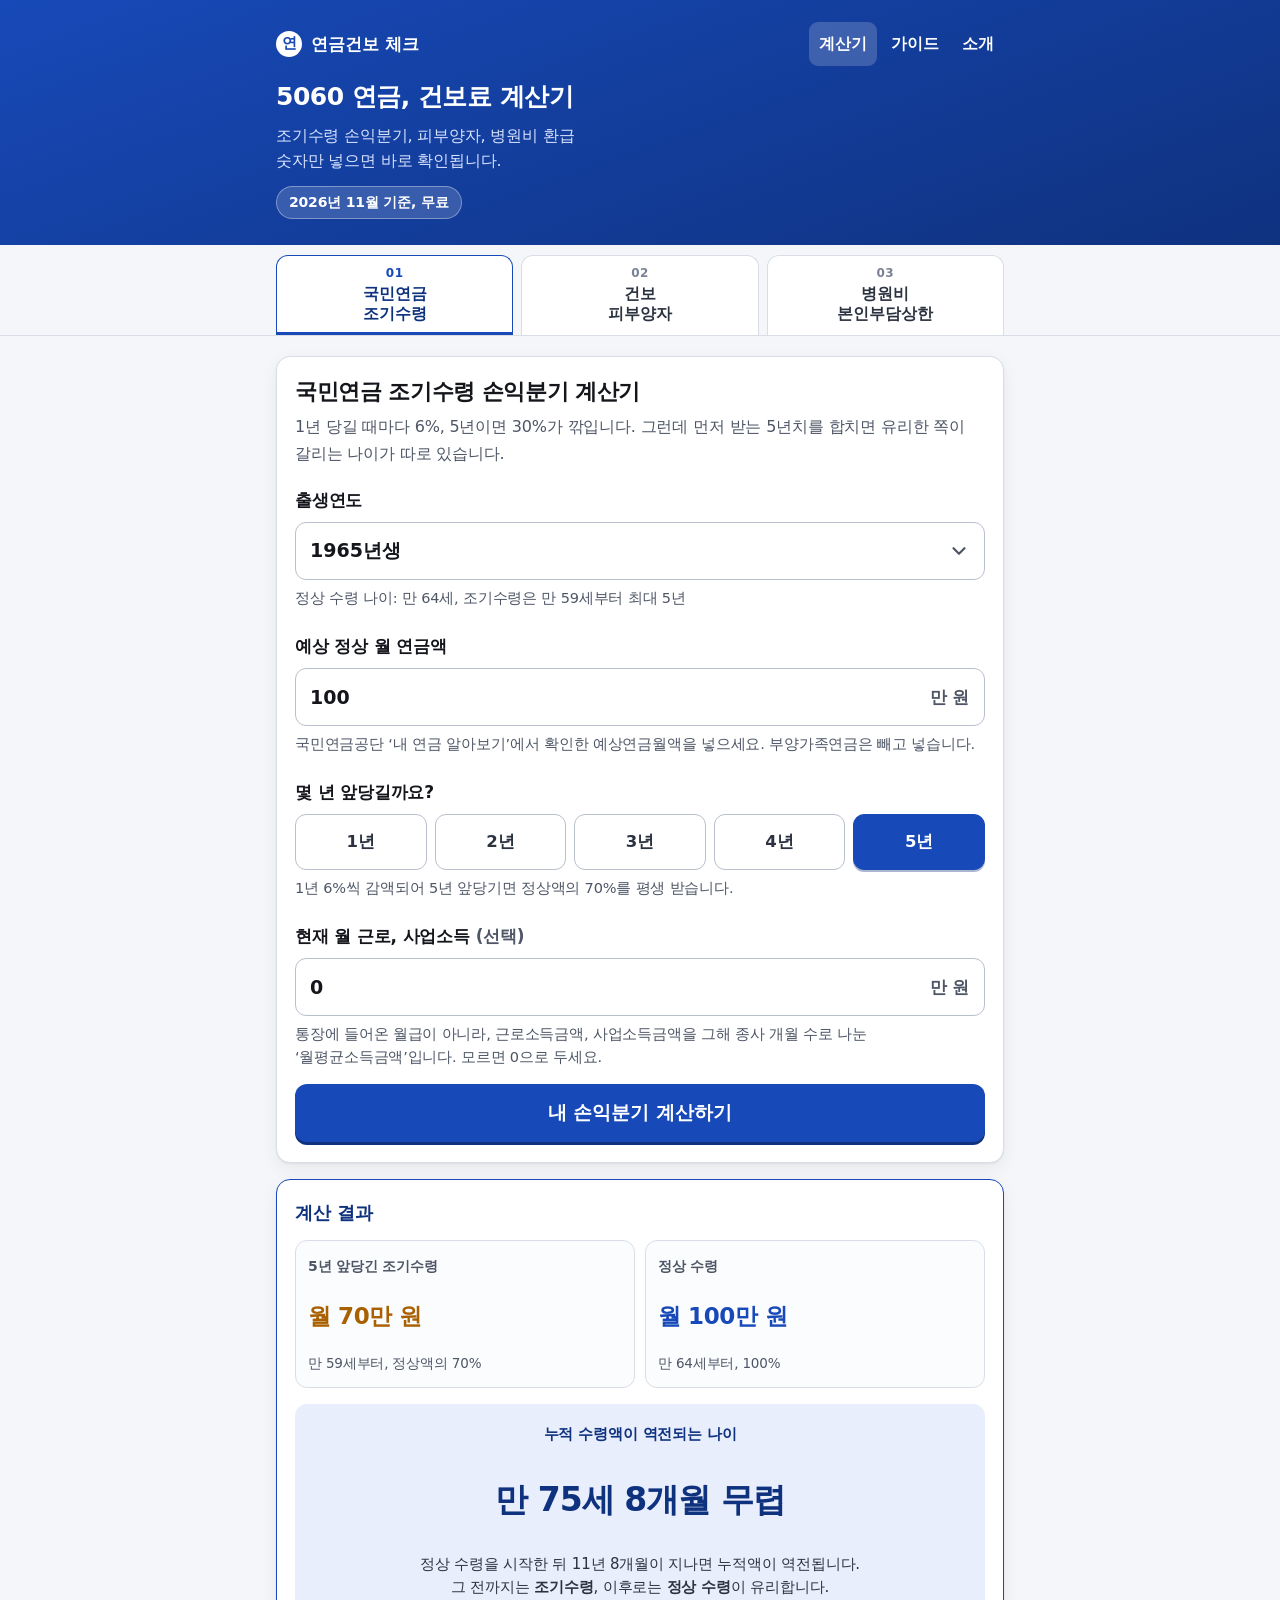
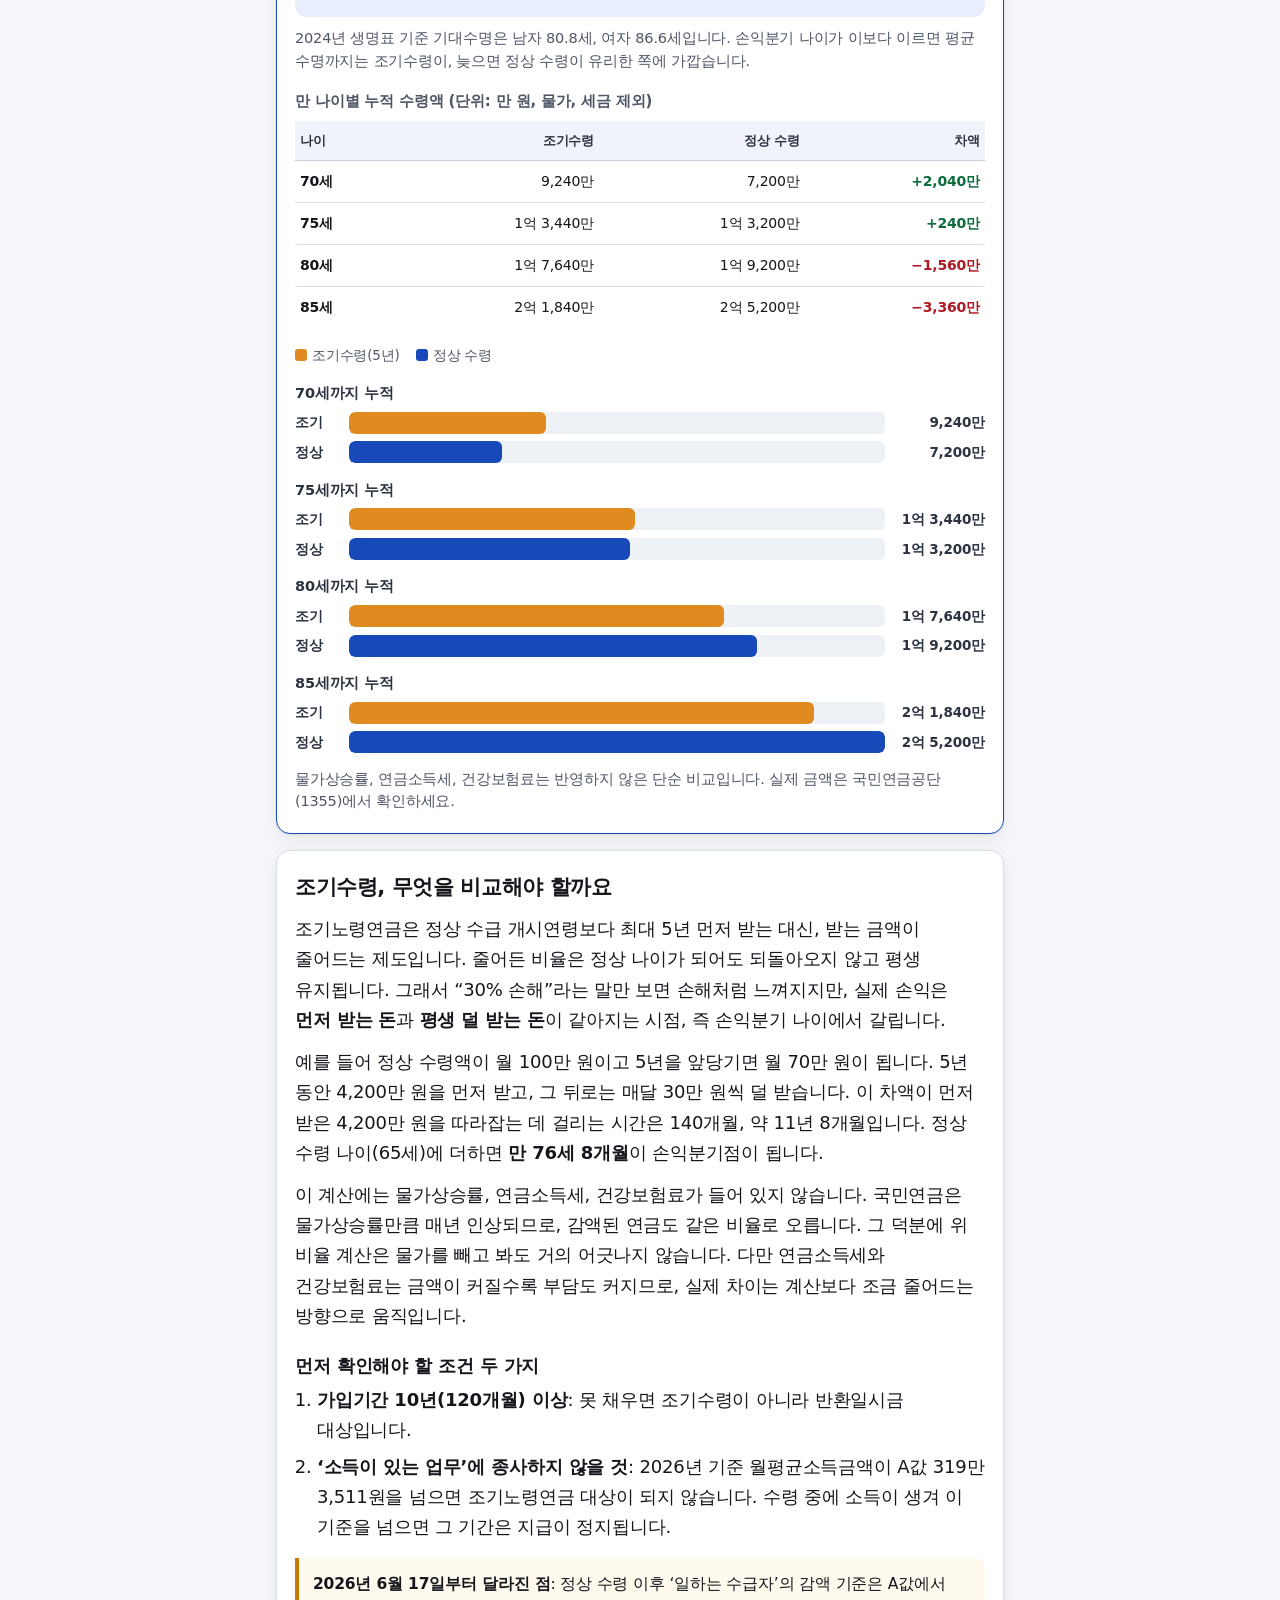
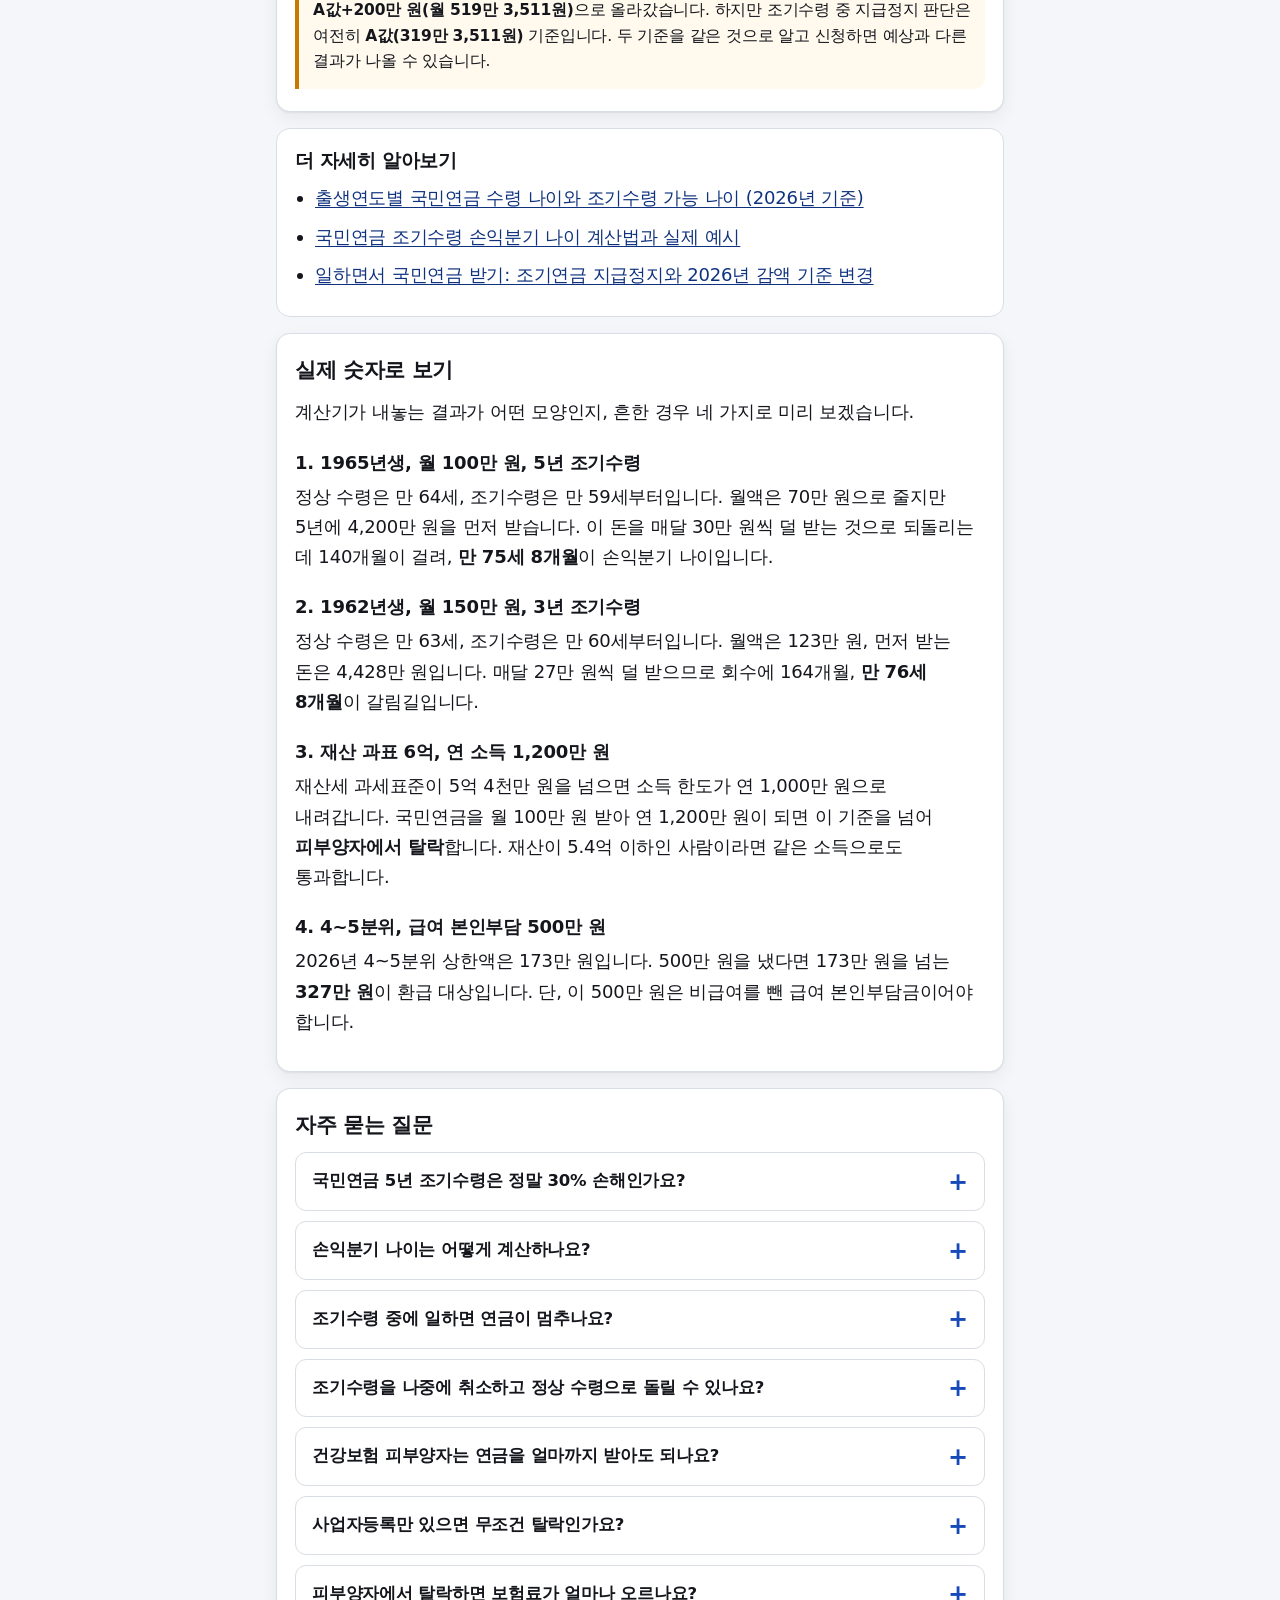
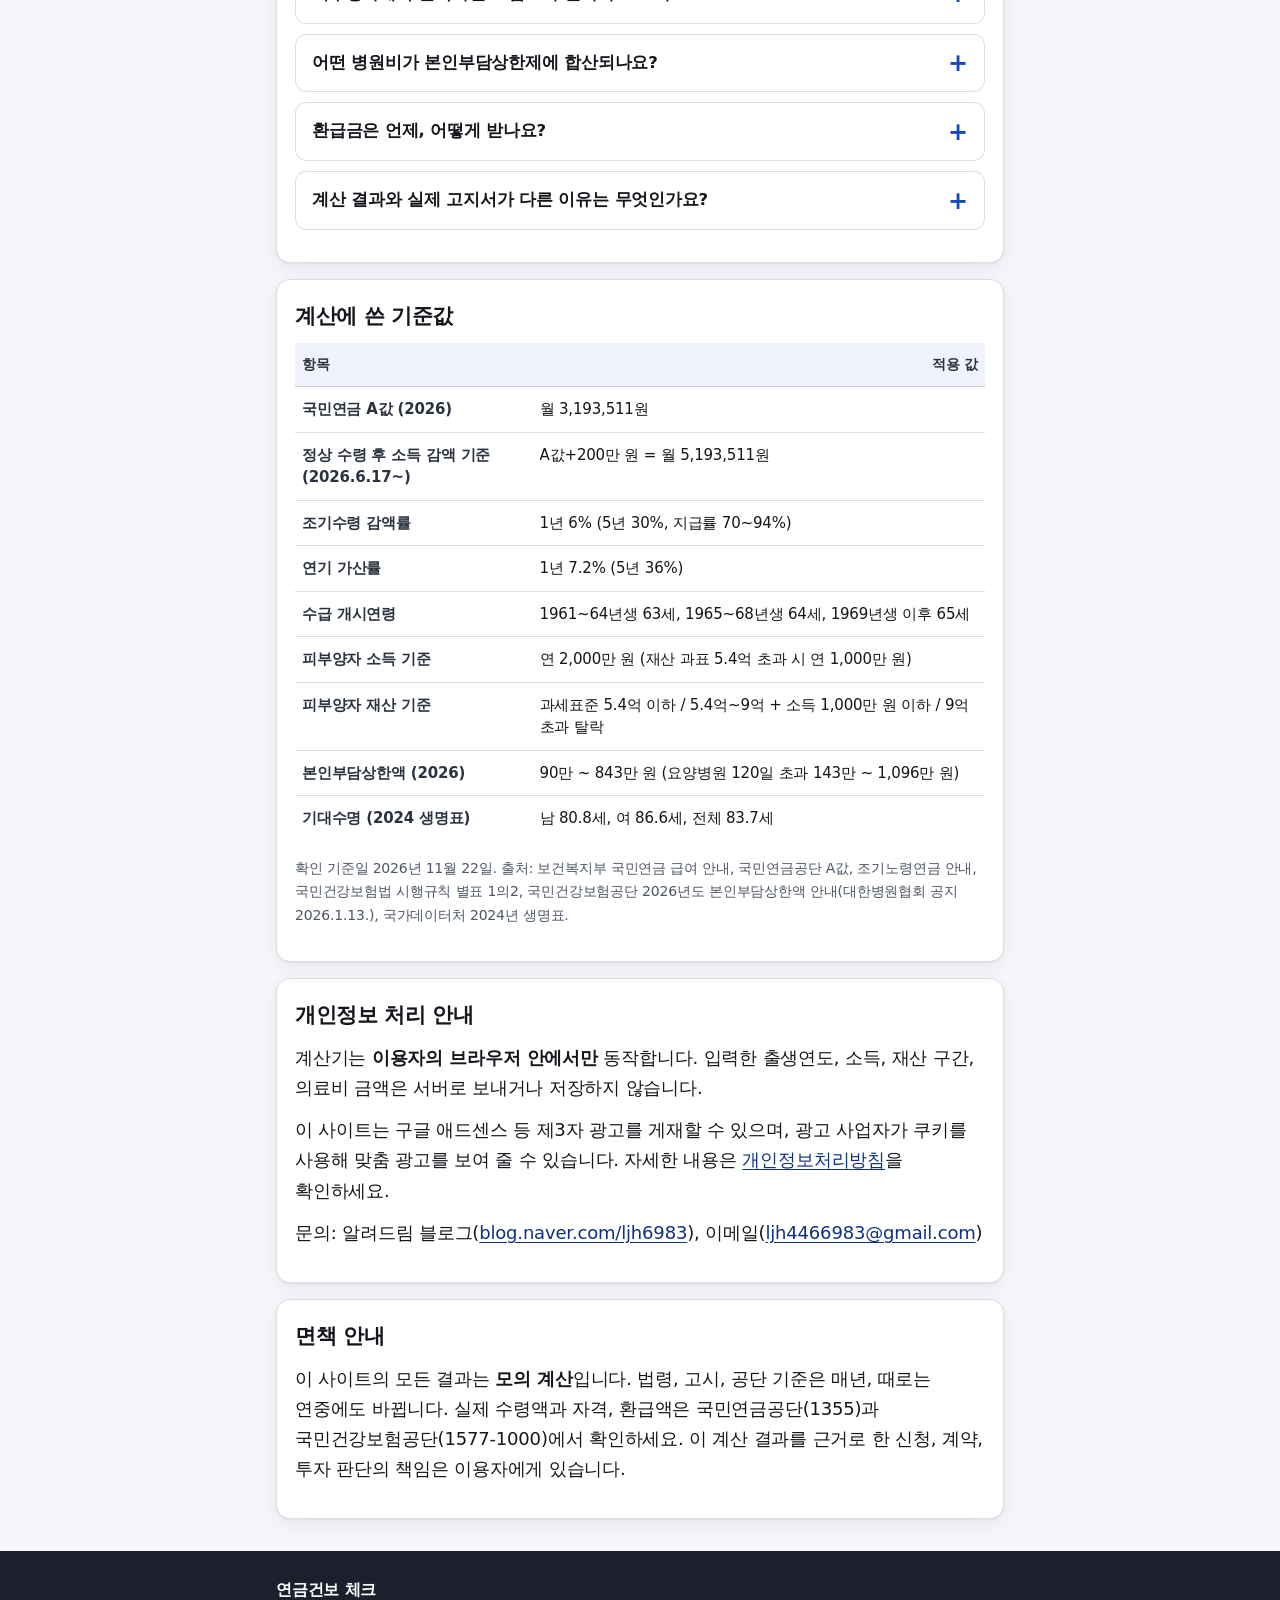
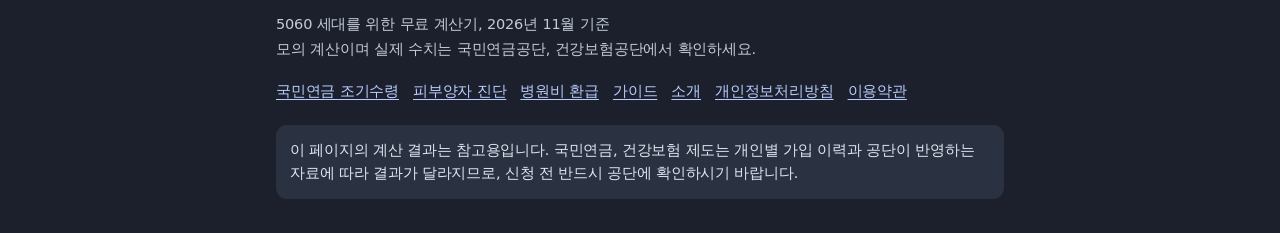
==== index.html @ 0f9e779e "Initial commit: 연금건보 체크 5060 웹" ====
<!DOCTYPE html>
<html lang="ko">
<head>
<meta charset="utf-8">
<meta name="viewport" content="width=device-width, initial-scale=1">
<title>5060 연금, 건보료 계산기 | 국민연금 조기수령 손익분기, 건강보험 피부양자, 병원비 환급</title>
<meta name="description" content="국민연금 조기수령 손익분기 나이, 건강보험 피부양자 탈락 여부, 병원비 본인부담상한제 환급액을 2026년 기준으로 바로 계산해 보세요. 출생연도와 금액만 넣으면 끝나는 5060 세대용 무료 계산기입니다.">
<meta name="keywords" content="국민연금 조기수령, 조기노령연금, 손익분기, 건강보험 피부양자, 피부양자 탈락, 본인부담상한제, 병원비 환급, 5060, 연금 계산기">
<meta name="author" content="알려드림">
<meta name="robots" content="index,follow,max-image-preview:large">
<meta name="theme-color" content="#1749b8">
<link rel="canonical" href="https://pension-check.vercel.app/">

<!-- Open Graph / 공유 미리보기 -->
<meta property="og:type" content="website">
<meta property="og:locale" content="ko_KR">
<meta property="og:site_name" content="연금건보 체크">
<meta property="og:title" content="5060 연금, 건보료 계산기: 조기수령 손익분기, 피부양자, 병원비 환급">
<meta property="og:description" content="1년 6%, 5년이면 30% 깎이는 국민연금. 내가 유리한 나이는 언제일까요? 피부양자 탈락 여부와 병원비 환급액까지 한 화면에서 확인하세요.">
<meta property="og:url" content="https://pension-check.vercel.app/">
<meta property="og:image" content="https://pension-check.vercel.app/og-image.png">
<meta property="og:image:width" content="1200">
<meta property="og:image:height" content="630">
<meta name="twitter:card" content="summary_large_image">
<meta name="twitter:title" content="5060 연금, 건보료 계산기: 조기수령 손익분기, 피부양자, 병원비 환급">
<meta name="twitter:description" content="출생연도와 금액만 넣으면 조기수령 손익분기 나이, 피부양자 탈락 여부, 병원비 환급액을 계산합니다. 2026년 기준.">
<meta name="twitter:image" content="https://pension-check.vercel.app/og-image.png">

<style>
  :root{
    --ink:#14161c;
    --muted:#4e5666;
    --line:#d9dde5;
    --bg:#f4f6f9;
    --card:#ffffff;
    --brand:#1749b8;
    --brand-dark:#0f327f;
    --brand-soft:#e8eefc;
    --green:#0d6b3d;
    --green-soft:#e4f5ec;
    --amber:#8a4a00;
    --amber-soft:#fff2dc;
    --red:#ae1b26;
    --red-soft:#fdecee;
    --radius:14px;
    --shadow:0 1px 2px rgba(16,24,40,.06),0 6px 18px rgba(16,24,40,.06);
  }
  *{box-sizing:border-box}
  html{-webkit-text-size-adjust:100%}
  body{
    margin:0;
    background:var(--bg);
    color:var(--ink);
    font-family:system-ui,-apple-system,"Apple SD Gothic Neo","Malgun Gothic","맑은 고딕",sans-serif;
    font-size:17px;
    line-height:1.68;
    letter-spacing:-0.01em;
    word-break:keep-all;
    overflow-wrap:break-word;
  }
  @media (min-width:430px){ body{font-size:18px} }
  .wrap{max-width:760px;margin:0 auto;padding:0 16px}
  a{color:var(--brand-dark);text-underline-offset:3px}
  a:focus-visible,button:focus-visible,select:focus-visible,input:focus-visible{
    outline:3px solid #1749b8;outline-offset:2px
  }

  /* ── 헤더 ── */
  .site-head{
    background:linear-gradient(160deg,#1749b8 0%,#0f327f 100%);
    color:#fff;padding:22px 0 26px;
  }
  .site-head .wrap{display:block}
  .brand{display:flex;align-items:center;gap:9px;font-weight:800;font-size:17px;letter-spacing:0}
  .brand .dot{
    width:26px;height:26px;border-radius:50%;background:#fff;color:#1749b8;
    display:grid;place-items:center;font-size:15px;font-weight:900
  }
  .site-head h1{
    margin:14px 0 8px;font-size:25px;line-height:1.38;font-weight:800;letter-spacing:-0.02em
  }
  .site-head p{margin:0;color:#d7e2ff;font-size:16px;line-height:1.6}
  .stamp{
    display:inline-block;margin-top:12px;background:rgba(255,255,255,.16);
    border:1px solid rgba(255,255,255,.35);border-radius:999px;
    padding:4px 12px;font-size:14px;font-weight:600;color:#fff
  }

  /* ── 탭 ── */
  .tabs{
    position:sticky;top:0;z-index:20;background:var(--bg);
    border-bottom:1px solid var(--line);
    padding:10px 0 0;
  }
  .tabs .wrap{display:grid;grid-template-columns:repeat(3,1fr);gap:8px}
  .tabbtn{
    appearance:none;border:1.5px solid var(--line);background:#fff;color:#2c3340;
    border-radius:12px 12px 0 0;border-bottom:none;
    padding:10px 4px 11px;font:inherit;font-weight:700;font-size:15.5px;line-height:1.3;
    min-height:58px;display:flex;flex-direction:column;align-items:center;justify-content:center;gap:2px;
    cursor:pointer;
  }
  .tabbtn .num{
    font-size:12px;font-weight:800;color:#7a8395;letter-spacing:.04em
  }
  .tabbtn[aria-selected="true"]{
    background:#fff;border-color:var(--brand);color:var(--brand-dark);
    box-shadow:0 -3px 0 var(--brand) inset;
  }
  .tabbtn[aria-selected="true"] .num{color:var(--brand)}

  /* ── 본문 ── */
  main{padding:20px 0 8px}
  .panel{display:none}
  .panel.is-active{display:block}
  .card{
    background:var(--card);border:1px solid var(--line);border-radius:var(--radius);
    padding:20px 18px;margin:0 0 16px;box-shadow:var(--shadow)
  }
  h2{font-size:22px;line-height:1.4;margin:0 0 6px;font-weight:800;letter-spacing:-0.02em}
  h3{font-size:19px;line-height:1.45;margin:26px 0 8px;font-weight:800}
  .lead{margin:0 0 18px;color:var(--muted);font-size:16px}

  .field{margin:0 0 22px}
  .field:last-of-type{margin-bottom:16px}
  label,.flabel{display:block;font-weight:700;font-size:17px;margin:0 0 8px}
  .hint{margin:7px 0 0;color:var(--muted);font-size:14.5px;line-height:1.55}
  input[type=number],select{
    width:100%;height:58px;padding:0 14px;font:inherit;font-size:19px;font-weight:600;
    color:var(--ink);background:#fff;border:1.5px solid #b9c0cc;border-radius:11px;
  }
  input[type=number]{appearance:textfield}
  input[type=number]::-webkit-outer-spin-button,
  input[type=number]::-webkit-inner-spin-button{-webkit-appearance:none;margin:0}
  select{
    appearance:none;
    background-image:url("data:image/svg+xml,%3Csvg xmlns='http://www.w3.org/2000/svg' width='22' height='22' viewBox='0 0 24 24' fill='none' stroke='%234e5666' stroke-width='2.4' stroke-linecap='round' stroke-linejoin='round'%3E%3Cpolyline points='6 9 12 15 18 9'/%3E%3C/svg%3E");
    background-repeat:no-repeat;background-position:right 14px center;padding-right:46px;
  }
  .input-wrap{position:relative}
  .input-wrap input{padding-right:64px}
  .input-wrap .unit{
    position:absolute;right:16px;top:50%;transform:translateY(-50%);
    color:var(--muted);font-weight:700;font-size:17px;pointer-events:none
  }

  .seg{display:grid;grid-template-columns:repeat(5,1fr);gap:8px}
  .seg button{
    appearance:none;border:1.5px solid #b9c0cc;background:#fff;color:#2c3340;
    font:inherit;font-weight:700;font-size:16.5px;border-radius:11px;min-height:56px;cursor:pointer;
  }
  .seg button[aria-pressed="true"]{
    background:var(--brand);border-color:var(--brand);color:#fff;
    box-shadow:0 2px 0 rgba(15,50,127,.35)
  }

  .radios{display:grid;grid-template-columns:1fr 1fr;gap:10px}
  .radio{
    display:flex;align-items:center;gap:10px;border:1.5px solid #b9c0cc;border-radius:11px;
    min-height:56px;padding:10px 14px;background:#fff;cursor:pointer;font-weight:700;font-size:17px
  }
  .radio input{width:22px;height:22px;accent-color:var(--brand);margin:0}
  .radio.is-on{border-color:var(--brand);background:var(--brand-soft)}
  .check{
    display:flex;align-items:flex-start;gap:11px;border:1.5px solid #b9c0cc;border-radius:11px;
    padding:14px;background:#fff;cursor:pointer;font-weight:600;font-size:16.5px
  }
  .check input{width:22px;height:22px;accent-color:var(--brand);margin:2px 0 0;flex:0 0 auto}
  .check.is-on{border-color:var(--brand);background:var(--brand-soft)}

  .result{
    background:var(--card);border:1.5px solid var(--brand);border-radius:var(--radius);
    padding:20px 18px;margin:0 0 16px;box-shadow:var(--shadow);scroll-margin-top:90px
  }
  .result h3{margin:0 0 14px;font-size:18px;color:var(--brand-dark);letter-spacing:0}
  .duo{display:grid;grid-template-columns:1fr 1fr;gap:10px;margin:0 0 16px}
  .mini{
    border:1px solid var(--line);border-radius:12px;padding:14px 12px;background:#fbfcfe
  }
  .mini .k{font-size:14px;color:var(--muted);font-weight:700;margin:0 0 4px}
  .mini .v{font-size:23px;font-weight:800;line-height:1.25;letter-spacing:-0.02em}
  .mini .s{font-size:13.5px;color:var(--muted);margin:4px 0 0;line-height:1.45}
  .big{
    text-align:center;background:var(--brand-soft);border-radius:12px;padding:18px 12px;margin:0 0 8px
  }
  .big .k{font-size:15px;font-weight:800;color:var(--brand-dark);margin:0 0 6px}
  .big .v{font-size:33px;font-weight:900;line-height:1.2;letter-spacing:-0.03em;color:var(--brand-dark)}
  .big .s{font-size:15px;color:#2c3340;margin:8px 0 0;line-height:1.55}

  .tablewrap{overflow-x:auto;-webkit-overflow-scrolling:touch;margin:0 -4px;padding:0 4px}
  table{border-collapse:collapse;width:100%;font-size:15px;min-width:0}
  caption{text-align:left;font-size:15px;color:var(--muted);font-weight:700;padding:0 0 8px;line-height:1.5}
  th,td{padding:11px 7px;border-bottom:1px solid var(--line);text-align:right;white-space:normal;word-break:keep-all;line-height:1.5}
  th:first-child,td:first-child{text-align:left}
  thead th{background:#f0f3f9;font-size:14px;color:#2c3340;border-bottom:1.5px solid #c8cfdb}
  tbody tr:last-child td{border-bottom:none}
  table.t-compact{font-size:14px}
  table.t-compact th,table.t-compact td{padding:10px 5px}
  table.t-compact thead th{font-size:13px}
  .pos{color:var(--green);font-weight:800}
  .neg{color:var(--red);font-weight:800}

  .bars{margin:16px 0 0}
  .barline{display:grid;grid-template-columns:46px 1fr 92px;align-items:center;gap:8px;margin:0 0 7px}
  .barname{font-size:13.5px;font-weight:800;color:#2c3340}
  .bartrack{background:#eef1f6;border-radius:6px;height:22px;overflow:hidden}
  .barfill{height:100%;border-radius:6px}
  .bar-early{background:#e08b1f}
  .bar-normal{background:#1749b8}
  .barval{font-size:13.5px;font-weight:700;color:#2c3340;text-align:right}
  .agediv{font-size:14.5px;font-weight:800;margin:14px 0 6px;color:#2c3340}
  .legend{display:flex;gap:16px;font-size:13.5px;color:var(--muted);margin:12px 0 0;flex-wrap:wrap}
  .legend i{display:inline-block;width:12px;height:12px;border-radius:3px;margin-right:5px;vertical-align:-1px}

  .note{
    border-left:4px solid var(--brand);background:#f7f9fe;border-radius:0 10px 10px 0;
    padding:14px 14px;margin:16px 0 0;font-size:15.5px;line-height:1.65
  }
  .note strong{font-weight:800}
  .note.warn{border-left-color:#c97800;background:#fff9ee}
  .note.danger{border-left-color:var(--red);background:var(--red-soft)}
  .note.ok{border-left-color:var(--green);background:var(--green-soft)}
  .note p{margin:0 0 8px}
  .note p:last-child{margin:0}
  .note ul{margin:6px 0 0;padding-left:20px}
  .note li{margin:0 0 4px}

  .badge{
    display:inline-block;border-radius:999px;padding:7px 15px;font-weight:900;font-size:17px;margin:0 0 12px
  }
  .badge.ok{background:var(--green);color:#fff}
  .badge.warn{background:#c97800;color:#fff}
  .badge.danger{background:var(--red);color:#fff}
  .verdict{margin:0 0 6px;font-size:20px;font-weight:800;line-height:1.4}

  .btn{
    appearance:none;display:block;width:100%;min-height:58px;border:none;border-radius:12px;
    background:var(--brand);color:#fff;font:inherit;font-size:19px;font-weight:800;
    cursor:pointer;box-shadow:0 3px 0 var(--brand-dark);margin:6px 0 0
  }
  .btn:active{transform:translateY(2px);box-shadow:0 1px 0 var(--brand-dark)}
  .btn.ghost{background:#fff;color:var(--brand-dark);border:1.5px solid var(--brand);box-shadow:none;min-height:52px;font-size:17px}

  /* ── 콘텐츠, FAQ ── */
  .content{background:var(--card);border:1px solid var(--line);border-radius:var(--radius);padding:22px 18px;margin:0 0 16px;box-shadow:var(--shadow)}
  .content h2{font-size:21px;margin:0 0 12px}
  .content h3{font-size:18px;margin:22px 0 6px}
  .content p{margin:0 0 12px}
  .content ul,.content ol{margin:0 0 12px;padding-left:22px}
  .content li{margin:0 0 6px}
  .content table{min-width:0;font-size:15px;margin:10px 0 16px}
  .content table th,.content table td{white-space:normal}
  .content table.t-text td{text-align:left;vertical-align:top}
  .content table.t-text td:first-child{width:34%;font-weight:700;color:#2c3340}
  .content table.t-text td:last-child{padding-left:10px}

  details{border:1px solid var(--line);border-radius:11px;padding:0;margin:0 0 10px;background:#fff}
  details[open]{background:#fbfcfe;border-color:#c3cde2}
  summary{
    cursor:pointer;padding:16px 44px 16px 16px;font-weight:700;font-size:16.5px;position:relative;list-style:none;line-height:1.5
  }
  summary::-webkit-details-marker{display:none}
  summary::after{
    content:"+";position:absolute;right:16px;top:50%;transform:translateY(-50%);
    font-size:24px;font-weight:700;color:var(--brand);line-height:1
  }
  details[open] summary::after{content:"\2212"}
  details .body{padding:0 16px 16px;font-size:16px;color:#2c3340}
  details .body p{margin:0 0 10px}
  details .body p:last-child{margin:0}

  .src{font-size:14px;color:var(--muted)}
  .src li{margin:0 0 5px}
  .foot{
    background:#1b202c;color:#c3cad8;padding:26px 0 34px;margin-top:8px;font-size:14.5px
  }
  .foot strong{color:#fff;display:block;font-size:16px;margin:0 0 8px}
  .foot p{margin:0 0 10px}
  .foot a{color:#b9ccff}
  .disclaimer{
    background:#2a3140;border-radius:11px;padding:14px;margin:14px 0 0;color:#dfe5f0;font-size:14.5px;line-height:1.6
  }
  .skip{position:absolute;left:-9999px}
  .skip:focus{position:static;display:inline-block;margin:8px;background:#fff;padding:8px 12px;border-radius:8px}

  @media print{
    .tabs,.btn,.site-head{background:#fff!important;color:#000!important}
    .tabbtn{min-height:auto}
    .panel{display:block!important;page-break-inside:avoid}
    body{background:#fff;font-size:12pt}
    details{border:none} details .body{display:block!important}
  }

  .headrow{display:flex;align-items:center;justify-content:space-between;gap:10px;flex-wrap:wrap}
  .brand{color:#fff;text-decoration:none}
  .gnav{display:flex;gap:4px}
  .gnav a{color:#fff;font-weight:700;font-size:15.5px;text-decoration:none;padding:8px 10px;border-radius:9px;min-height:44px;display:inline-flex;align-items:center}
  .gnav a:hover,.gnav a[aria-current=page]{background:rgba(255,255,255,.18)}
  .related{background:var(--card);border:1px solid var(--line);border-radius:var(--radius);padding:18px;margin:0 0 16px}
  .related h2{font-size:19px;margin:0 0 10px}
  .related ul{margin:0;padding-left:20px}.related li{margin:0 0 8px}
  .crumb{font-size:14px;color:var(--muted);margin:0 0 10px}.crumb a{color:var(--muted)}
  .guide-list{list-style:none;padding:0;margin:0}
  .guide-list li{border-bottom:1px solid var(--line);padding:14px 0}.guide-list li:last-child{border:0}
  .guide-list a{font-weight:800;font-size:17.5px;text-decoration:none}
  .guide-list p{margin:4px 0 0;color:var(--muted);font-size:15px}
  a.btn{text-align:center;text-decoration:none;line-height:58px}
  .foot nav{display:flex;flex-wrap:wrap;gap:4px 14px;margin:0 0 10px}
  .foot nav a{min-height:40px;display:inline-flex;align-items:center}
</style>
</head>
<body>
<a class="skip" href="#main">본문으로 바로 가기</a>

<header class="site-head">
  <div class="wrap">
    <div class="headrow"><a class="brand" href="/"><span class="dot" aria-hidden="true">연</span> 연금건보 체크</a><nav class="gnav" aria-label="사이트 메뉴"><a href="/" aria-current="page">계산기</a><a href="/guide">가이드</a><a href="/about">소개</a></nav></div>
    <h1>5060 연금, 건보료 계산기</h1>
    <p>조기수령 손익분기, 피부양자, 병원비 환급<br>숫자만 넣으면 바로 확인됩니다.</p>
    <span class="stamp">2026년 11월 기준, 무료</span>
  </div>
</header>

<nav class="tabs" aria-label="계산기 선택">
  <div class="wrap" role="tablist">
    <button class="tabbtn" id="tabbtn-pension" role="tab" aria-selected="true" aria-controls="tab-pension" data-tab="pension">
      <span class="num">01</span><span>국민연금<br>조기수령</span>
    </button>
    <button class="tabbtn" id="tabbtn-insurance" role="tab" aria-selected="false" aria-controls="tab-insurance" data-tab="insurance">
      <span class="num">02</span><span>건보<br>피부양자</span>
    </button>
    <button class="tabbtn" id="tabbtn-medical" role="tab" aria-selected="false" aria-controls="tab-medical" data-tab="medical">
      <span class="num">03</span><span>병원비<br>본인부담상한</span>
    </button>
  </div>
</nav>

<main id="main">
  <div class="wrap">

    <!-- ══════════════ 탭 1 ══════════════ -->
    <section class="panel is-active" id="tab-pension" role="tabpanel" aria-labelledby="tabbtn-pension" tabindex="0">
      <div class="card">
        <h2>국민연금 조기수령 손익분기 계산기</h2>
        <p class="lead">1년 당길 때마다 6%, 5년이면 30%가 깎입니다. 그런데 먼저 받는 5년치를 합치면 유리한 쪽이 갈리는 나이가 따로 있습니다.</p>

        <div class="field">
          <label for="birthYear">출생연도</label>
          <select id="birthYear"></select>
          <p class="hint" id="normalAgeHint"></p>
        </div>

        <div class="field">
          <label for="normalPension">예상 정상 월 연금액</label>
          <div class="input-wrap">
            <input id="normalPension" type="number" inputmode="numeric" min="10" max="400" step="1" value="100" aria-describedby="normalPensionHint">
            <span class="unit">만 원</span>
          </div>
          <p class="hint" id="normalPensionHint">국민연금공단 ‘내 연금 알아보기’에서 확인한 예상연금월액을 넣으세요. 부양가족연금은 빼고 넣습니다.</p>
        </div>

        <div class="field">
          <span class="flabel" id="earlyYearsLabel">몇 년 앞당길까요?</span>
          <div class="seg" role="group" aria-labelledby="earlyYearsLabel" id="earlySeg">
            <button type="button" data-years="1" aria-pressed="false">1년</button>
            <button type="button" data-years="2" aria-pressed="false">2년</button>
            <button type="button" data-years="3" aria-pressed="false">3년</button>
            <button type="button" data-years="4" aria-pressed="false">4년</button>
            <button type="button" data-years="5" aria-pressed="true">5년</button>
          </div>
          <p class="hint">1년 6%씩 감액되어 5년 앞당기면 정상액의 70%를 평생 받습니다.</p>
        </div>

        <div class="field">
          <label for="income">현재 월 근로, 사업소득 <span style="font-weight:600;color:var(--muted)">(선택)</span></label>
          <div class="input-wrap">
            <input id="income" type="number" inputmode="numeric" min="0" max="2000" step="10" value="0" aria-describedby="incomeHint">
            <span class="unit">만 원</span>
          </div>
          <p class="hint" id="incomeHint">통장에 들어온 월급이 아니라, 근로소득금액, 사업소득금액을 그해 종사 개월 수로 나눈 ‘월평균소득금액’입니다. 모르면 0으로 두세요.</p>
        </div>

        <button class="btn" id="calcPensionBtn" type="button">내 손익분기 계산하기</button>
      </div>

      <div id="pensionResult" aria-live="polite"></div>

      <div class="content">
        <h2>조기수령, 무엇을 비교해야 할까요</h2>
        <p>조기노령연금은 정상 수급 개시연령보다 최대 5년 먼저 받는 대신, 받는 금액이 줄어드는 제도입니다. 줄어든 비율은 정상 나이가 되어도 되돌아오지 않고 평생 유지됩니다. 그래서 “30% 손해”라는 말만 보면 손해처럼 느껴지지만, 실제 손익은 <strong>먼저 받는 돈</strong>과 <strong>평생 덜 받는 돈</strong>이 같아지는 시점, 즉 손익분기 나이에서 갈립니다.</p>
        <p>예를 들어 정상 수령액이 월 100만 원이고 5년을 앞당기면 월 70만 원이 됩니다. 5년 동안 4,200만 원을 먼저 받고, 그 뒤로는 매달 30만 원씩 덜 받습니다. 이 차액이 먼저 받은 4,200만 원을 따라잡는 데 걸리는 시간은 140개월, 약 11년 8개월입니다. 정상 수령 나이(65세)에 더하면 <strong>만 76세 8개월</strong>이 손익분기점이 됩니다.</p>
        <p>이 계산에는 물가상승률, 연금소득세, 건강보험료가 들어 있지 않습니다. 국민연금은 물가상승률만큼 매년 인상되므로, 감액된 연금도 같은 비율로 오릅니다. 그 덕분에 위 비율 계산은 물가를 빼고 봐도 거의 어긋나지 않습니다. 다만 연금소득세와 건강보험료는 금액이 커질수록 부담도 커지므로, 실제 차이는 계산보다 조금 줄어드는 방향으로 움직입니다.</p>
        <h3>먼저 확인해야 할 조건 두 가지</h3>
        <ol>
          <li><strong>가입기간 10년(120개월) 이상</strong>: 못 채우면 조기수령이 아니라 반환일시금 대상입니다.</li>
          <li><strong>‘소득이 있는 업무’에 종사하지 않을 것</strong>: 2026년 기준 월평균소득금액이 A값 319만 3,511원을 넘으면 조기노령연금 대상이 되지 않습니다. 수령 중에 소득이 생겨 이 기준을 넘으면 그 기간은 지급이 정지됩니다.</li>
        </ol>
        <div class="note warn">
          <p><strong>2026년 6월 17일부터 달라진 점</strong>: 정상 수령 이후 ‘일하는 수급자’의 감액 기준은 A값에서 <strong>A값+200만 원(월 519만 3,511원)</strong>으로 올라갔습니다. 하지만 조기수령 중 지급정지 판단은 여전히 <strong>A값(319만 3,511원)</strong> 기준입니다. 두 기준을 같은 것으로 알고 신청하면 예상과 다른 결과가 나올 수 있습니다.</p>
        </div>
      </div>
      <aside class="related"><h2>더 자세히 알아보기</h2><ul><li><a href="/guide/pension-age-by-birth-year">출생연도별 국민연금 수령 나이와 조기수령 가능 나이 (2026년 기준)</a></li><li><a href="/guide/early-pension-break-even">국민연금 조기수령 손익분기 나이 계산법과 실제 예시</a></li><li><a href="/guide/working-pension-suspension">일하면서 국민연금 받기: 조기연금 지급정지와 2026년 감액 기준 변경</a></li></ul></aside>
    </section>

    <!-- ══════════════ 탭 2 ══════════════ -->
    <section class="panel" id="tab-insurance" role="tabpanel" aria-labelledby="tabbtn-insurance" tabindex="0">
      <div class="card">
        <h2>건강보험 피부양자 탈락 자가진단</h2>
        <p class="lead">소득, 재산, 사업소득 세 가지 문을 모두 통과해야 피부양자로 남습니다. 하나만 넘어도 지역가입자가 되어 보험료를 따로 냅니다.</p>

        <div class="field">
          <label for="relation">직장가입자와의 관계</label>
          <select id="relation">
            <option value="family">배우자, 부모, 자녀</option>
            <option value="sibling">형제, 자매</option>
          </select>
          <p class="hint">직계존속, 비속과 그 배우자, 본인 배우자가 여기에 해당합니다. 형제, 자매는 재산 기준이 훨씬 낮습니다(재산세 과세표준 1억 8천만 원 이하).</p>
        </div>

        <div class="field">
          <label for="property">재산세 과세표준 합계</label>
          <select id="property">
            <option value="low">5억 4천만 원 이하</option>
            <option value="mid">5억 4천만 원 초과 ~ 9억 원 이하</option>
            <option value="high">9억 원 초과</option>
          </select>
          <p class="hint">시세나 공시가격이 아니라 재산세 고지서, 위택스에 찍힌 <strong>과세표준</strong>입니다. 1세대 1주택이면 과표 5.4억은 공시가격 약 12억, 9억은 약 20억에 해당합니다.</p>
        </div>

        <div class="field">
          <span class="flabel">사업자등록이 되어 있나요?</span>
          <div class="radios" id="bizRadios">
            <label class="radio"><input type="radio" name="biz" value="no" checked><span>아니요</span></label>
            <label class="radio"><input type="radio" name="biz" value="yes"><span>예</span></label>
          </div>
          <p class="hint">사업자등록이 있으면 사업소득이 1원이라도 생기는 순간 탈락입니다. 등록이 없을 때만 연 500만 원까지 봐줍니다.</p>
        </div>

        <div class="field">
          <label for="bizIncome">연간 사업소득</label>
          <div class="input-wrap">
            <input id="bizIncome" type="number" inputmode="numeric" min="0" max="20000" step="10" value="0">
            <span class="unit">만 원</span>
          </div>
          <p class="hint">매출이 아니라 필요경비를 뺀 사업소득금액입니다. 없으면 0.</p>
        </div>

        <div class="field">
          <label class="check" for="rental">
            <input type="checkbox" id="rental">
            <span>주택임대소득이 있습니다 <span style="font-weight:600;color:var(--muted)">(월세, 전세보증금 운용 등)</span></span>
          </label>
          <p class="hint">주택임대소득은 사업자등록이 없어도, 500만 원 이하여도 예외 없이 탈락 사유가 됩니다.</p>
        </div>

        <div class="field">
          <label for="totalIncome">연간 소득 합계</label>
          <div class="input-wrap">
            <input id="totalIncome" type="number" inputmode="numeric" min="0" max="30000" step="10" value="0">
            <span class="unit">만 원</span>
          </div>
          <p class="hint">이자, 배당, 연금, 근로, 기타소득을 모두 더한 금액입니다. 공적연금은 세금 공제 전, 받은 금액 전부를 넣습니다. 이자, 배당은 합계 1,000만 원 이하면 합산하지 않는 것이 원칙입니다(적용 여부는 공단 확인).</p>
        </div>

        <button class="btn" id="calcInsuranceBtn" type="button">피부양자 자격 진단하기</button>
      </div>

      <div id="insuranceResult" aria-live="polite"></div>

      <div class="content">
        <h2>피부양자, 왜 떨어지는 걸까요</h2>
        <p>피부양자는 직장가입자에게 주로 생계를 의존하는 가족으로, 보험료를 따로 내지 않고 건강보험 혜택을 받는 사람입니다. 국민건강보험법 시행규칙 별표 1의2는 세 가지 요건을 함께 보도록 정하고 있습니다.</p>
        <table class="t-text">
          <thead><tr><th>기준</th><th>내용</th></tr></thead>
          <tbody>
            <tr><td>소득 합계</td><td>연 2,000만 원 이하</td></tr>
            <tr><td>사업소득</td><td>원칙적으로 없어야 함</td></tr>
            <tr><td>사업자등록 없음</td><td>사업소득 연 500만 원까지 인정</td></tr>
            <tr><td>재산 과표 5.4억 이하</td><td>소득 2,000만 원까지 인정</td></tr>
            <tr><td>재산 과표 5.4억 초과~9억</td><td>소득 1,000만 원 이하일 때만 인정</td></tr>
            <tr><td>재산 과표 9억 초과</td><td>소득과 무관하게 탈락</td></tr>
            <tr><td>형제, 자매</td><td>재산 과표 1.8억 이하</td></tr>
          </tbody>
        </table>
        <p>가장 많이 걸리는 곳은 재산 구간입니다. 과세표준이 5억 4천만 원을 넘으면 소득 한도가 절반인 1,000만 원으로 내려갑니다. 이때는 국민연금 월 84만 원 정도만 받아도 기준을 넘습니다. 반대로 재산이 5.4억 이하라면 연 2,000만 원, 월 166만 원까지는 소득만으로는 탈락하지 않습니다.</p>
        <h3>자료는 11월과 1월에 바뀝니다</h3>
        <p>공단은 11월에 전년도 소득자료와 그해 6월 1일 기준 재산 자료를 새로 반영하고, 연금소득만 1월에 갱신합니다. 그래서 매년 11월과 1월에 자격이 다시 심사됩니다. 지금 통과했다고 내년에도 그대로라고 볼 수 없고, 소득이 줄었다면 공단에 자료를 제출해 다시 심사를 요청할 수 있습니다.</p>
      </div>
      <aside class="related"><h2>더 자세히 알아보기</h2><ul><li><a href="/guide/dependent-income-criteria">건강보험 피부양자 소득 기준 2,000만 원, 무엇을 합산하나요</a></li><li><a href="/guide/dependent-property-criteria">피부양자 재산 기준: 재산세 과세표준 5.4억, 9억의 의미</a></li><li><a href="/guide/voluntary-continuation">퇴직 후 건강보험 임의계속가입: 신청 조건, 기한, 따져볼 점</a></li></ul></aside>
    </section>

    <!-- ══════════════ 탭 3 ══════════════ -->
    <section class="panel" id="tab-medical" role="tabpanel" aria-labelledby="tabbtn-medical" tabindex="0">
      <div class="card">
        <h2>병원비 본인부담상한제 환급 체크</h2>
        <p class="lead">1년 동안 낸 건강보험 본인부담금이 내 소득분위 상한액을 넘으면, 넘는 금액을 건강보험공단이 돌려줍니다. 얼마를 돌려받을지 미리 계산해 볼 수 있습니다.</p>

        <div class="field">
          <label for="bracket">내 건강보험료 분위</label>
          <select id="bracket">
            <option value="1">1분위 (하위 10%)</option>
            <option value="23" selected>2~3분위</option>
            <option value="45">4~5분위</option>
            <option value="67">6~7분위</option>
            <option value="8">8분위</option>
            <option value="9">9분위</option>
            <option value="10">10분위 (상위 10%)</option>
          </select>
          <p class="hint">공단 앱, 누리집 ‘본인부담상한제’ 화면이나 고객센터(1577-1000)에서 확인할 수 있습니다. 모르면 4~5분위로 두고 보세요.</p>
        </div>

        <div class="field">
          <label class="check" for="longStay">
            <input type="checkbox" id="longStay">
            <span>같은 해에 요양병원에 120일을 넘게 입원했습니다</span>
          </label>
          <p class="hint">요양병원 장기입원은 별도의 더 높은 상한액이 적용됩니다.</p>
        </div>

        <div class="field">
          <label for="paidAmount">연간 급여 본인부담 의료비</label>
          <div class="input-wrap">
            <input id="paidAmount" type="number" inputmode="numeric" min="0" max="20000" step="10" value="300">
            <span class="unit">만 원</span>
          </div>
          <p class="hint">영수증의 ‘환자 부담 총액’ 중 <strong>급여</strong> 부분만 넣습니다. 비급여(도수치료, 상급병실 차액, 임플란트 등)는 상한제에 들어가지 않습니다.</p>
        </div>

        <button class="btn" id="calcMedicalBtn" type="button">환급 가능 금액 계산하기</button>
      </div>

      <div id="medicalResult" aria-live="polite"></div>

      <div class="content">
        <h2>본인부담상한제, 이렇게 작동합니다</h2>
        <p>건강보험이 적용되는 진료를 받고 환자가 낸 본인일부부담금을 1월 1일부터 12월 31일까지 합산합니다. 그 합계가 내 소득분위의 상한액을 넘으면, 넘은 금액을 공단이 부담합니다. 병원을 여러 곳 다녀도 한 사람 기준으로 다 합쳐서 계산합니다.</p>
        <table>
          <thead><tr><th>분위</th><th>2026년 상한액</th><th>요양병원 120일 초과</th></tr></thead>
          <tbody>
            <tr><td>1분위</td><td>90만 원</td><td>143만 원</td></tr>
            <tr><td>2~3분위</td><td>112만 원</td><td>181만 원</td></tr>
            <tr><td>4~5분위</td><td>173만 원</td><td>245만 원</td></tr>
            <tr><td>6~7분위</td><td>326만 원</td><td>404만 원</td></tr>
            <tr><td>8분위</td><td>446만 원</td><td>580만 원</td></tr>
            <tr><td>9분위</td><td>536만 원</td><td>698만 원</td></tr>
            <tr><td>10분위</td><td>843만 원</td><td>1,096만 원</td></tr>
          </tbody>
        </table>
        <h3>상한액에 들어가지 않는 돈</h3>
        <p>비급여, 선별급여, 전액본인부담, 상급병실(2인실과 3인실) 입원료 차액, 임플란트, 추나요법, 간병비는 합계에서 빠집니다. 영수증 총액이 커도 급여 본인부담금이 적으면 환급액은 없습니다.</p>
        <h3>언제 돌려받나요</h3>
        <p>한 병원에 낸 본인부담이 연 843만 원을 넘으면 병원이 공단에 바로 청구하는 사전급여가 되고, 개인 누적액이 1,096만 원을 넘으면 공단이 매월 계산해 지급합니다. 그 밖의 경우에는 다음 해 8월 말부터 개인별 상한액이 확정되어 정산 지급됩니다. 공단이 대상자에게 안내하면 The건강보험 앱, 공단 누리집, 1577-1000에서 계좌를 등록해 신청합니다. 안내를 받고 3년 안에 신청하지 않으면 권리가 사라집니다.</p>
      </div>
      <aside class="related"><h2>더 자세히 알아보기</h2><ul><li><a href="/guide/medical-cap-2026">본인부담상한제 2026년 상한액 표와 환급액 계산법</a></li><li><a href="/guide/medical-cap-exclusions">본인부담상한제에서 빠지는 비용: 비급여, 선별급여, 상급병실</a></li><li><a href="/guide/medical-refund-how-to">본인부담상한제 환급금 조회와 신청 방법, 사전급여 정리</a></li></ul></aside>
    </section>

    <!-- ══════════════ 공통 콘텐츠 ══════════════ -->
    <div class="content" id="examples">
      <h2>실제 숫자로 보기</h2>
      <p>계산기가 내놓는 결과가 어떤 모양인지, 흔한 경우 네 가지로 미리 보겠습니다.</p>
      <h3>1. 1965년생, 월 100만 원, 5년 조기수령</h3>
      <p>정상 수령은 만 64세, 조기수령은 만 59세부터입니다. 월액은 70만 원으로 줄지만 5년에 4,200만 원을 먼저 받습니다. 이 돈을 매달 30만 원씩 덜 받는 것으로 되돌리는 데 140개월이 걸려, <strong>만 75세 8개월</strong>이 손익분기 나이입니다.</p>
      <h3>2. 1962년생, 월 150만 원, 3년 조기수령</h3>
      <p>정상 수령은 만 63세, 조기수령은 만 60세부터입니다. 월액은 123만 원, 먼저 받는 돈은 4,428만 원입니다. 매달 27만 원씩 덜 받으므로 회수에 164개월, <strong>만 76세 8개월</strong>이 갈림길입니다.</p>
      <h3>3. 재산 과표 6억, 연 소득 1,200만 원</h3>
      <p>재산세 과세표준이 5억 4천만 원을 넘으면 소득 한도가 연 1,000만 원으로 내려갑니다. 국민연금을 월 100만 원 받아 연 1,200만 원이 되면 이 기준을 넘어 <strong>피부양자에서 탈락</strong>합니다. 재산이 5.4억 이하인 사람이라면 같은 소득으로도 통과합니다.</p>
      <h3>4. 4~5분위, 급여 본인부담 500만 원</h3>
      <p>2026년 4~5분위 상한액은 173만 원입니다. 500만 원을 냈다면 173만 원을 넘는 <strong>327만 원</strong>이 환급 대상입니다. 단, 이 500만 원은 비급여를 뺀 급여 본인부담금이어야 합니다.</p>
    </div>

    <div class="content" id="faq">
      <h2>자주 묻는 질문</h2>

      <details>
        <summary>국민연금 5년 조기수령은 정말 30% 손해인가요?</summary>
        <div class="body">
          <p>받는 금액만 보면 30% 줄어드는 것이 맞습니다. 하지만 5년 동안 먼저 받는 돈이 5년치(정상액의 350%)나 됩니다. 정상 수령액이 월 100만 원이면 5년에 4,200만 원을 먼저 받고, 그 뒤 매달 30만 원씩 덜 받습니다. 이 차액이 4,200만 원을 따라잡는 시점이 정상 수령 나이(65세) 기준 만 76세 8개월 무렵입니다. 그 전에 생을 마감하면 조기수령이, 그 뒤까지 사시면 정상 수령이 유리합니다.</p>
        </div>
      </details>

      <details>
        <summary>손익분기 나이는 어떻게 계산하나요?</summary>
        <div class="body">
          <p>(앞당긴 개월 수 × 조기수령 월액) ÷ (정상 월액 − 조기 월액)으로 개월 수를 구하고, 정상 수령 나이에 더합니다. 1년 앞당기면 12개월 × 94만 원 ÷ 6만 원 = 188개월(15년 8개월), 3년이면 164개월, 5년이면 140개월(11년 8개월)입니다. 앞당기는 기간이 길수록 회수 시점이 빨라집니다.</p>
        </div>
      </details>

      <details>
        <summary>조기수령 중에 일하면 연금이 멈추나요?</summary>
        <div class="body">
          <p>네. 조기노령연금을 받는 중에 ‘소득이 있는 업무’에 종사하면 그 기간은 지급이 정지됩니다. 2026년 기준 판단 기준은 월평균소득금액이 A값 319만 3,511원을 넘는지입니다. 여기서 소득은 통장에 찍힌 월급이 아니라 근로소득금액과 사업소득금액을 그해 종사 개월 수로 나눈 금액입니다.</p>
          <p>2026년 6월 17일부터 정상 수령자의 감액 기준은 A값+200만 원(519만 3,511원)으로 올라갔지만, 조기수령 중 지급정지 기준은 A값 그대로입니다. 재취업 계획이 있다면 공단(1355)에서 본인 소득이 어디에 걸리는지 먼저 확인하세요.</p>
        </div>
      </details>

      <details>
        <summary>조기수령을 나중에 취소하고 정상 수령으로 돌릴 수 있나요?</summary>
        <div class="body">
          <p>받기 시작한 조기노령연금의 지급률은 정상 나이가 되어도 되돌아오지 않습니다. 대신 정상 수령을 5년 연기하면 1년에 7.2%, 최대 36%를 더 받는 연기연금을 선택할 수 있습니다. 연기 기간에는 연금이 나오지 않으므로, 그 기간을 버틸 다른 소득이 있는지가 판단 기준입니다.</p>
        </div>
      </details>

      <details>
        <summary>건강보험 피부양자는 연금을 얼마까지 받아도 되나요?</summary>
        <div class="body">
          <p>재산세 과세표준이 5억 4천만 원 이하라면 연 소득 합계 2,000만 원(월 약 166만 원)까지 가능합니다. 과세표준이 5.4억을 넘고 9억 이하라면 기준이 연 1,000만 원(월 약 83만 원)으로 내려갑니다. 9억을 넘으면 소득과 관계없이 피부양자가 될 수 없습니다. 공적연금은 세금 공제 전 받은 금액 전부를 합산합니다.</p>
        </div>
      </details>

      <details>
        <summary>사업자등록만 있으면 무조건 탈락인가요?</summary>
        <div class="body">
          <p>등록 자체가 아니라 사업소득이 문제입니다. 사업자등록이 있으면 사업소득이 1원이라도 발생한 해에 탈락합니다. 사업소득이 없으면 소득 요건은 통과합니다. 반대로 등록이 없어도 사업소득이 연 500만 원을 넘으면 탈락하고, 주택임대소득은 등록 여부나 금액과 관계없이 탈락 사유가 됩니다.</p>
        </div>
      </details>

      <details>
        <summary>피부양자에서 탈락하면 보험료가 얼마나 오르나요?</summary>
        <div class="body">
          <p>지역가입자로 전환되어 소득과 재산을 기준으로 보험료를 냅니다. 금액은 재산 규모와 소득에 따라 크게 달라 개인별 확인이 필요합니다. 직장가입자였던 분이 퇴직 후 지역가입자가 되면서 보험료가 오르는 경우에는, 공단에 신청해 퇴직 전 보험료로 최대 3년까지 내는 임의계속가입제도를 쓸 수 있습니다. 신청 기한과 요건은 공단(1577-1000)에 확인하세요.</p>
        </div>
      </details>

      <details>
        <summary>어떤 병원비가 본인부담상한제에 합산되나요?</summary>
        <div class="body">
          <p>건강보험이 적용되는 급여 진료의 본인일부부담금만 합산합니다. 비급여, 선별급여, 전액본인부담, 상급병실(2인실과 3인실) 입원료 차액, 임플란트, 추나요법, 간병비는 빠집니다. 영수증의 총 결제액이 아니라 급여 항목의 환자 부담분을 기준으로 보세요.</p>
        </div>
      </details>

      <details>
        <summary>환급금은 언제, 어떻게 받나요?</summary>
        <div class="body">
          <p>진료 다음 해 8월 말부터 개인별 상한액이 확정되어 정산 지급됩니다. 한 병원에 낸 금액이 843만 원을 넘으면 사전급여로 병원이 바로 청구하고, 개인 누적액이 1,096만 원을 넘으면 매월 지급됩니다. 공단 안내를 받으면 앱, 누리집, 1577-1000에서 계좌를 등록해 신청해야 하며, 3년 안에 신청하지 않으면 권리가 사라집니다.</p>
        </div>
      </details>

      <details>
        <summary>계산 결과와 실제 고지서가 다른 이유는 무엇인가요?</summary>
        <div class="body">
          <p>이 계산기는 2026년 11월 기준 공개된 기준값으로 모의 계산합니다. 실제 금액은 가입기간 중 소득 이력, 부양가족 수, 재산 변동, 공단이 반영하는 소득, 재산 자료 시점(11월, 1월)에 따라 달라집니다. 정확한 금액은 국민연금공단(1355), 국민건강보험공단(1577-1000)에서 확인하세요.</p>
        </div>
      </details>
    </div>

    <div class="content" id="standards">
      <h2>계산에 쓴 기준값</h2>
      <table class="t-text">
        <thead><tr><th>항목</th><th>적용 값</th></tr></thead>
        <tbody>
          <tr><td>국민연금 A값 (2026)</td><td>월 3,193,511원</td></tr>
          <tr><td>정상 수령 후 소득 감액 기준 (2026.6.17~)</td><td>A값+200만 원 = 월 5,193,511원</td></tr>
          <tr><td>조기수령 감액률</td><td>1년 6% (5년 30%, 지급률 70~94%)</td></tr>
          <tr><td>연기 가산률</td><td>1년 7.2% (5년 36%)</td></tr>
          <tr><td>수급 개시연령</td><td>1961~64년생 63세, 1965~68년생 64세, 1969년생 이후 65세</td></tr>
          <tr><td>피부양자 소득 기준</td><td>연 2,000만 원 (재산 과표 5.4억 초과 시 연 1,000만 원)</td></tr>
          <tr><td>피부양자 재산 기준</td><td>과세표준 5.4억 이하 / 5.4억~9억 + 소득 1,000만 원 이하 / 9억 초과 탈락</td></tr>
          <tr><td>본인부담상한액 (2026)</td><td>90만 ~ 843만 원 (요양병원 120일 초과 143만 ~ 1,096만 원)</td></tr>
          <tr><td>기대수명 (2024 생명표)</td><td>남 80.8세, 여 86.6세, 전체 83.7세</td></tr>
        </tbody>
      </table>
      <p class="src">확인 기준일 2026년 11월 22일. 출처: 보건복지부 국민연금 급여 안내, 국민연금공단 A값, 조기노령연금 안내, 국민건강보험법 시행규칙 별표 1의2, 국민건강보험공단 2026년도 본인부담상한액 안내(대한병원협회 공지 2026.1.13.), 국가데이터처 2024년 생명표.</p>
    </div>

    <div class="content" id="privacy">
      <h2>개인정보 처리 안내</h2>
      <p>계산기는 <strong>이용자의 브라우저 안에서만</strong> 동작합니다. 입력한 출생연도, 소득, 재산 구간, 의료비 금액은 서버로 보내거나 저장하지 않습니다.</p>
      <p>이 사이트는 구글 애드센스 등 제3자 광고를 게재할 수 있으며, 광고 사업자가 쿠키를 사용해 맞춤 광고를 보여 줄 수 있습니다. 자세한 내용은 <a href="/privacy">개인정보처리방침</a>을 확인하세요.</p>
      <p>문의: 알려드림 블로그(<a href="https://blog.naver.com/ljh6983" rel="noopener">blog.naver.com/ljh6983</a>), 이메일(<a href="mailto:ljh4466983@gmail.com">ljh4466983@gmail.com</a>)</p>
    </div>

    <div class="content" id="disclaimer">
      <h2>면책 안내</h2>
      <p>이 사이트의 모든 결과는 <strong>모의 계산</strong>입니다. 법령, 고시, 공단 기준은 매년, 때로는 연중에도 바뀝니다. 실제 수령액과 자격, 환급액은 국민연금공단(1355)과 국민건강보험공단(1577-1000)에서 확인하세요. 이 계산 결과를 근거로 한 신청, 계약, 투자 판단의 책임은 이용자에게 있습니다.</p>
    </div>

  </div>
</main>

<footer class="foot">
  <div class="wrap">
    <strong>연금건보 체크</strong>
    <p>5060 세대를 위한 무료 계산기, 2026년 11월 기준<br>모의 계산이며 실제 수치는 국민연금공단, 건강보험공단에서 확인하세요.</p>
    <nav aria-label="하단 메뉴"><a href="/#tab-pension">국민연금 조기수령</a><a href="/#tab-insurance">피부양자 진단</a><a href="/#tab-medical">병원비 환급</a><a href="/guide">가이드</a><a href="/about">소개</a><a href="/privacy">개인정보처리방침</a><a href="/terms">이용약관</a></nav>
    <div class="disclaimer">
      이 페이지의 계산 결과는 참고용입니다. 국민연금, 건강보험 제도는 개인별 가입 이력과 공단이 반영하는 자료에 따라 결과가 달라지므로, 신청 전 반드시 공단에 확인하시기 바랍니다.
    </div>
  </div>
</footer>

<script type="application/ld+json">
{
  "@context":"https://schema.org",
  "@graph":[
    {
      "@type":"WebApplication",
      "name":"5060 연금, 건보료 계산기",
      "url":"https://pension-check.vercel.app/",
      "applicationCategory":"FinanceApplication",
      "operatingSystem":"All",
      "inLanguage":"ko-KR",
      "description":"국민연금 조기수령 손익분기 나이, 건강보험 피부양자 탈락 여부, 본인부담상한제 환급액을 2026년 기준으로 계산하는 무료 웹 계산기입니다.",
      "offers":{"@type":"Offer","price":"0","priceCurrency":"KRW"},
      "featureList":["국민연금 조기수령 손익분기 계산","건강보험 피부양자 자가진단","본인부담상한제 환급액 계산"]
    },
    {
      "@type":"FAQPage",
      "mainEntity":[
        {"@type":"Question","name":"국민연금 5년 조기수령은 정말 30% 손해인가요?","acceptedAnswer":{"@type":"Answer","text":"받는 금액은 30% 줄지만 5년 동안 먼저 받는 돈이 정상액의 350%입니다. 월 100만 원 기준이면 5년에 4,200만 원을 먼저 받고 이후 매달 30만 원씩 덜 받아, 정상 수령 나이 65세 기준 만 76세 8개월 무렵 누적액이 역전됩니다."}},
        {"@type":"Question","name":"조기수령 중에 일하면 연금이 멈추나요?","acceptedAnswer":{"@type":"Answer","text":"조기노령연금 수령 중 소득이 있는 업무에 종사하면 그 기간 지급이 정지됩니다. 2026년 기준 월평균소득금액이 A값 319만 3,511원을 넘는지로 판단하며, 정상 수령 후 감액 기준인 A값+200만 원(519만 3,511원)과는 다릅니다."}},
        {"@type":"Question","name":"건강보험 피부양자는 연금을 얼마까지 받아도 되나요?","acceptedAnswer":{"@type":"Answer","text":"재산세 과세표준이 5억 4천만 원 이하이면 연 소득 2,000만 원까지 가능하고, 5.4억 초과 9억 이하이면 연 1,000만 원 이하일 때만 인정됩니다. 9억을 넘으면 소득과 무관하게 탈락합니다."}},
        {"@type":"Question","name":"본인부담상한제는 어떤 병원비가 합산되나요?","acceptedAnswer":{"@type":"Answer","text":"건강보험이 적용되는 급여 진료의 본인일부부담금만 합산합니다. 비급여, 선별급여, 전액본인부담, 상급병실료 차액, 임플란트, 추나요법, 간병비는 제외됩니다."}},
        {"@type":"Question","name":"본인부담상한제 환급금은 언제 받나요?","acceptedAnswer":{"@type":"Answer","text":"진료 다음 해 8월 말부터 개인별 상한액이 확정되어 정산 지급됩니다. 한 병원 납부액이 843만 원을 넘으면 사전급여, 개인 누적액이 1,096만 원을 넘으면 매월 지급됩니다."}}
      ]
    }
  ]
}
</script>

<script>
(function(){
  "use strict";

  /* ───────── 기준값 (2026년) ───────── */
  var A_VALUE = 3193511;          // 국민연금 A값
  var A_PLUS_200 = 5193511;       // 정상 수령 후 감액 기준
  var EARLY_RATE = {1:0.94, 2:0.88, 3:0.82, 4:0.76, 5:0.70};
  var CAP = {                     // 2026년 본인부담상한액
    "1":  {normal:900000,  hospital:1430000, label:"1분위"},
    "23": {normal:1120000, hospital:1810000, label:"2~3분위"},
    "45": {normal:1730000, hospital:2450000, label:"4~5분위"},
    "67": {normal:3260000, hospital:4040000, label:"6~7분위"},
    "8":  {normal:4460000, hospital:5800000, label:"8분위"},
    "9":  {normal:5360000, hospital:6980000, label:"9분위"},
    "10": {normal:8430000, hospital:10960000, label:"10분위"}
  };

  /* ───────── 도우미 ───────── */
  function won(n){ return Math.round(n).toLocaleString("ko-KR"); }

  // 원 → "4억 2,000만 원" / "4,200만 원" / "12만 3,456원"
  function pretty(w){
    w = Math.round(w);
    if (w >= 100000000){
      var eok = Math.floor(w/100000000);
      var man = Math.floor((w % 100000000)/10000);
      var rest = w % 10000;
      return eok + "억" + (man ? " " + man.toLocaleString("ko-KR") + "만" : "") + (rest ? " " + rest.toLocaleString("ko-KR") + "원" : " 원");
    }
    if (w >= 10000){
      var m = Math.floor(w/10000);
      var r = w % 10000;
      return m.toLocaleString("ko-KR") + "만" + (r ? " " + r.toLocaleString("ko-KR") + "원" : " 원");
    }
    return w.toLocaleString("ko-KR") + "원";
  }
  // 표 안에서 짧게
  function shortWon(w){
    w = Math.round(w);
    if (w === 0) return "0";
    if (w >= 100000000){
      var eok = Math.floor(w/100000000);
      var man = Math.round((w % 100000000)/10000);
      return eok + "억" + (man ? " " + man.toLocaleString("ko-KR") + "만" : "");
    }
    return Math.round(w/10000).toLocaleString("ko-KR") + "만";
  }
  function ageText(months){
    var y = Math.floor(months/12), m = months % 12;
    return "만 " + y + "세" + (m ? " " + m + "개월" : "");
  }
  function durationText(months){
    var y = Math.floor(months/12), m = months % 12;
    return (y ? y + "년 " : "") + (m ? m + "개월" : (y ? "" : "0개월"));
  }
  function num(v, def){ var n = parseFloat(v); return isFinite(n) ? n : (def||0); }

  /* ───────── 탭 ───────── */
  var tabButtons = Array.prototype.slice.call(document.querySelectorAll(".tabbtn"));
  var panels = Array.prototype.slice.call(document.querySelectorAll(".panel"));

  function activate(name, push){
    tabButtons.forEach(function(b){
      var on = b.getAttribute("data-tab") === name;
      b.setAttribute("aria-selected", on ? "true" : "false");
      if (!on) b.setAttribute("tabindex","-1"); else b.removeAttribute("tabindex");
    });
    panels.forEach(function(p){
      var on = p.id === "tab-" + name;
      p.classList.toggle("is-active", on);
      p.hidden = !on;
    });
    if (push && history.replaceState) history.replaceState(null, "", "#tab-" + name);
    var target = document.getElementById("tab-" + name);
    if (target) target.scrollIntoView({block:"start", behavior:"smooth"});
  }

  tabButtons.forEach(function(b){
    b.addEventListener("click", function(){ activate(b.getAttribute("data-tab"), true); });
  });
  document.querySelectorAll("[data-goto]").forEach(function(a){
    a.addEventListener("click", function(e){ e.preventDefault(); activate(a.getAttribute("data-goto"), true); });
  });

  /* ═════════════ 탭 1 : 국민연금 ═════════════ */
  var birthYear = document.getElementById("birthYear");
  var normalPension = document.getElementById("normalPension");
  var income = document.getElementById("income");
  var earlySeg = document.getElementById("earlySeg");
  var normalAgeHint = document.getElementById("normalAgeHint");
  var pensionResult = document.getElementById("pensionResult");
  var earlyYears = 5;

  // 출생연도 옵션 (1950~1980)
  var bySelect = birthYear;
  for (var y = 1950; y <= 1980; y++){
    var opt = document.createElement("option");
    opt.value = String(y);
    opt.textContent = y + "년생";
    if (y === 1965) opt.selected = true;
    bySelect.appendChild(opt);
  }

  function normalAgeFor(year){
    if (year <= 1952) return 60;
    if (year <= 1956) return 61;
    if (year <= 1960) return 62;
    if (year <= 1964) return 63;
    if (year <= 1968) return 64;
    return 65;
  }

  function updateNormalHint(){
    var year = parseInt(birthYear.value, 10);
    var age = normalAgeFor(year);
    normalAgeHint.textContent = "정상 수령 나이: 만 " + age + "세, 조기수령은 만 " + (age-5) + "세부터 최대 5년";
  }

  earlySeg.addEventListener("click", function(e){
    var btn = e.target.closest("button[data-years]");
    if (!btn) return;
    earlyYears = parseInt(btn.getAttribute("data-years"), 10);
    Array.prototype.forEach.call(earlySeg.querySelectorAll("button"), function(b){
      b.setAttribute("aria-pressed", b === btn ? "true" : "false");
    });
    calcPension();
  });

  function deductionFor(monthlyIncome){ // 정상 수령 후 소득 감액(2026.6.17 개정)
    if (monthlyIncome < A_PLUS_200) return 0;
    if (monthlyIncome < 6193511) return 150000 + (monthlyIncome - A_PLUS_200) * 0.15;
    if (monthlyIncome < 7193511) return 300000 + (monthlyIncome - 6193511) * 0.20;
    return 500000 + (monthlyIncome - 7193511) * 0.25;
  }

  function calcPension(){
    updateNormalHint();
    var year = parseInt(birthYear.value, 10);
    var normalAge = normalAgeFor(year);
    var P = num(normalPension.value, 0) * 10000;
    if (P <= 0){ pensionResult.innerHTML = ""; return; }

    var rate = EARLY_RATE[earlyYears];
    var earlyM = Math.round(P * rate);
    var startAge = normalAge - earlyYears;
    var diff = P - earlyM;

    // 손익분기 : 정상 수령 후 몇 개월 뒤 역전
    var beMonths = diff > 0 ? Math.round((earlyYears*12*earlyM)/diff) : 0;
    var beAgeMonths = normalAge*12 + beMonths;

    // 나이별 누적
    var ages = [70, 75, 80, 85];
    var rows = ages.map(function(age){
      var eMonths = Math.max(0, (age - startAge) * 12);
      var nMonths = age >= normalAge ? (age - normalAge) * 12 : 0;
      var eTotal = eMonths * earlyM;
      var nTotal = nMonths * P;
      return {age:age, early:eTotal, normal:nTotal, diff:eTotal - nTotal};
    });
    var maxTotal = Math.max.apply(null, rows.map(function(r){ return Math.max(r.early, r.normal); })) || 1;

    var html = "";
    html += '<div class="result">';
    html += '<h3>계산 결과</h3>';

    html += '<div class="duo">';
    html += '<div class="mini"><p class="k">' + earlyYears + '년 앞당긴 조기수령</p>';
    html += '<p class="v" style="color:#a86000">월 ' + pretty(earlyM) + '</p>';
    html += '<p class="s">만 ' + startAge + '세부터, 정상액의 ' + Math.round(rate*100) + '%</p></div>';
    html += '<div class="mini"><p class="k">정상 수령</p>';
    html += '<p class="v" style="color:#1749b8">월 ' + pretty(P) + '</p>';
    html += '<p class="s">만 ' + normalAge + '세부터, 100%</p></div>';
    html += '</div>';

    html += '<div class="big">';
    html += '<p class="k">누적 수령액이 역전되는 나이</p>';
    html += '<p class="v">' + ageText(beAgeMonths) + ' 무렵</p>';
    html += '<p class="s">정상 수령을 시작한 뒤 ' + durationText(beMonths) + '이 지나면 누적액이 역전됩니다.<br>그 전까지는 <strong>조기수령</strong>, 이후로는 <strong>정상 수령</strong>이 유리합니다.</p>';
    html += '</div>';
    html += '<p class="hint" style="margin:10px 0 0">2024년 생명표 기준 기대수명은 남자 80.8세, 여자 86.6세입니다. 손익분기 나이가 이보다 이르면 평균 수명까지는 조기수령이, 늦으면 정상 수령이 유리한 쪽에 가깝습니다.</p>';

    // 표
    html += '<div class="tablewrap" style="margin-top:18px"><table class="t-compact">';
    html += '<caption>만 나이별 누적 수령액 (단위: 만 원, 물가, 세금 제외)</caption>';
    html += '<thead><tr><th>나이</th><th>조기수령</th><th>정상 수령</th><th>차액</th></tr></thead><tbody>';
    rows.forEach(function(r){
      var cls = r.diff >= 0 ? "pos" : "neg";
      var sign = r.diff > 0 ? "+" : (r.diff < 0 ? "−" : "");
      html += '<tr><td><strong>' + r.age + '세</strong></td>';
      html += '<td>' + shortWon(r.early) + '</td>';
      html += '<td>' + shortWon(r.normal) + '</td>';
      html += '<td class="' + cls + '">' + sign + shortWon(Math.abs(r.diff)) + '</td></tr>';
    });
    html += '</tbody></table></div>';

    // 막대
    html += '<div class="bars">';
    html += '<div class="legend"><span><i class="bar-early" style="display:inline-block;width:12px;height:12px;border-radius:3px;background:#e08b1f;margin-right:5px"></i>조기수령(' + earlyYears + '년)</span>';
    html += '<span><i style="display:inline-block;width:12px;height:12px;border-radius:3px;background:#1749b8;margin-right:5px"></i>정상 수령</span></div>';
    rows.forEach(function(r){
      html += '<p class="agediv">' + r.age + '세까지 누적</p>';
      html += '<div class="barline"><span class="barname">조기</span><div class="bartrack"><div class="barfill bar-early" style="width:' + (r.early/maxTotal*100).toFixed(1) + '%"></div></div><span class="barval">' + shortWon(r.early) + '</span></div>';
      html += '<div class="barline"><span class="barname">정상</span><div class="bartrack"><div class="barfill bar-normal" style="width:' + (r.normal/maxTotal*100).toFixed(1) + '%"></div></div><span class="barval">' + shortWon(r.normal) + '</span></div>';
    });
    html += '</div>';

    // 소득 안내
    var monthlyIncome = num(income.value, 0) * 10000;
    if (monthlyIncome > 0){
      if (monthlyIncome > A_VALUE){
        html += '<div class="note danger"><p><strong>지금 소득으로는 조기수령을 받을 수 없습니다.</strong> 조기노령연금은 ‘소득이 있는 업무’에 종사하지 않아야 하는데, 월평균소득금액 ' + pretty(monthlyIncome) + '은 2026년 기준 A값 ' + pretty(A_VALUE) + '을 넘습니다.</p>';
        html += '<p>조기수령 중 소득이 이 기준을 넘으면 그 기간 지급이 정지되므로, 소득이 줄어든 뒤에 신청하는 편이 낫습니다.</p></div>';
      } else {
        html += '<div class="note ok"><p><strong>조기수령 가능 범위의 소득입니다.</strong> 월평균소득금액 ' + pretty(monthlyIncome) + '은 A값 ' + pretty(A_VALUE) + ' 이하입니다.</p>';
        html += '<p>다만 수령 중 소득이 A값을 넘으면 그 기간은 지급이 정지됩니다.</p></div>';
      }

      var ded = deductionFor(monthlyIncome);
      if (ded > 0){
        var capped = Math.min(ded, P * 0.5);
        html += '<div class="note warn"><p><strong>정상 수령 후 소득이 있다면 월 ' + pretty(capped) + ' 정도 감액될 수 있습니다.</strong></p>';
        html += '<p>2026년 6월 17일부터 감액 기준이 A값+200만 원(월 ' + pretty(A_PLUS_200) + ')으로 올라갔습니다. 이 기준을 넘는 소득에 대해 구간별로 감액되며, 최대 50% 한도입니다.</p></div>';
      } else {
        html += '<div class="note"><p>정상 수령 이후에도 소득이 월 ' + pretty(A_PLUS_200) + ' 미만이면 감액 없이 전액 받습니다(2026.6.17 개정).</p></div>';
      }
    }

    html += '<p class="hint" style="margin-top:14px">물가상승률, 연금소득세, 건강보험료는 반영하지 않은 단순 비교입니다. 실제 금액은 국민연금공단(1355)에서 확인하세요.</p>';
    html += '</div>';
    pensionResult.innerHTML = html;
  }

  /* ═════════════ 탭 2 : 피부양자 ═════════════ */
  var relation = document.getElementById("relation");
  var property = document.getElementById("property");
  var bizIncome = document.getElementById("bizIncome");
  var totalIncome = document.getElementById("totalIncome");
  var rental = document.getElementById("rental");
  var insuranceResult = document.getElementById("insuranceResult");

  function bizValue(){
    var checked = document.querySelector('input[name="biz"]:checked');
    return checked ? checked.value : "no";
  }
  function syncRadios(){
    document.querySelectorAll(".radio").forEach(function(l){
      var i = l.querySelector("input");
      l.classList.toggle("is-on", i.checked);
    });
  }
  document.getElementById("bizRadios").addEventListener("change", function(){ syncRadios(); calcInsurance(); });
  rental.addEventListener("change", function(){
    rental.closest(".check").classList.toggle("is-on", rental.checked);
    calcInsurance();
  });

  function calcInsurance(){
    var rel = relation.value;
    var prop = property.value;
    var hasBiz = bizValue() === "yes";
    var biz = num(bizIncome.value, 0) * 10000;
    var total = num(totalIncome.value, 0) * 10000;
    var hasRental = rental.checked;

    var fails = [], warns = [], tips = [];

    // 1) 재산 요건
    if (rel === "sibling"){
      if (prop !== "low") fails.push("형제, 자매는 재산세 과세표준 1억 8천만 원 이하일 때만 피부양자가 될 수 있는데, 입력하신 재산 구간이 이를 넘습니다.");
    } else {
      if (prop === "high") fails.push("재산세 과세표준이 9억 원을 넘으면 소득과 관계없이 피부양자가 될 수 없습니다.");
      if (prop === "mid" && total > 10000000) fails.push("재산세 과세표준이 5억 4천만 원을 넘으면 연 소득 1,000만 원 이하일 때만 인정됩니다. 입력하신 소득 " + pretty(total) + "은 이 기준을 넘습니다.");
      if (prop === "mid" && total <= 10000000) warns.push("재산 과표가 5.4억을 넘는 구간이라 소득 한도가 연 1,000만 원으로 낮아졌습니다. 소득이 1,000만 원을 넘는 순간 탈락합니다.");
    }

    // 2) 사업소득 요건
    if (hasBiz && biz > 0) fails.push("사업자등록이 있는 상태에서 사업소득이 발생하면 금액과 관계없이 탈락합니다(입력 사업소득 " + pretty(biz) + ").");
    if (hasBiz && biz === 0) warns.push("지금 사업소득이 0이어도, 사업자등록이 있으면 사업소득이 1원이라도 잡히는 해에 탈락합니다.");
    if (!hasBiz && biz > 5000000) fails.push("사업자등록이 없어도 사업소득이 연 500만 원을 넘으면 탈락합니다(입력 " + pretty(biz) + ").");
    if (!hasBiz && biz > 0 && biz <= 5000000) warns.push("사업자등록이 없고 사업소득이 연 500만 원 이하라 지금은 인정됩니다. 다만 500만 원을 넘으면 바로 탈락합니다.");

    // 3) 주택임대소득
    if (hasRental) fails.push("주택임대소득이 있으면 사업자등록 여부, 금액과 관계없이 피부양자에서 제외됩니다.");

    // 4) 소득 합계
    if (total > 20000000) fails.push("연간 소득 합계 " + pretty(total) + "이 기준(연 2,000만 원)을 넘습니다.");

    // 근접 경고
    if (fails.length === 0){
      if (total >= 18000000) warns.push("연 소득이 1,800만 원을 넘어 2,000만 원 기준에 가깝습니다. 연금 인상, 이자, 배당 증가로 넘어설 수 있습니다.");
      if (rel !== "sibling" && prop === "low" && total > 0 && total <= 10000000) {
        // 정보성
      }
    } else if (warns.length === 0 && fails.length === 1){
      // 단일 사유
    }

    var status, cls, title, summary;
    if (fails.length > 0){
      status = "danger"; cls = "danger"; title = "탈락 가능성이 높습니다";
      summary = "입력하신 조건 중 " + fails.length + "가지가 피부양자 기준을 벗어납니다. 지역가입자로 전환되어 소득, 재산 기준 보험료를 내게 됩니다.";
    } else if (warns.length > 0){
      status = "warn"; cls = "warn"; title = "유지 가능하지만 주의가 필요합니다";
      summary = "지금 입력값으로는 요건을 충족합니다. 다만 아래 항목 때문에 다음 심사에서 결과가 바뀔 수 있습니다.";
    } else {
      status = "ok"; cls = "ok"; title = "피부양자 유지가 가능합니다";
      summary = "입력하신 소득, 재산, 사업소득 조건으로는 피부양자 요건을 충족합니다.";
    }

    // 대응 팁
    if (fails.length > 0){
      tips.push("<strong>소득이 줄었다면 다시 심사를 요청하세요.</strong> 공단은 11월에 소득, 재산 자료를, 1월에 연금소득을 갱신합니다. 소득이 기준 아래로 내려가면 자격을 다시 신청할 수 있습니다.");
      tips.push("<strong>임의계속가입제도</strong>: 직장가입자였던 분이 퇴직 후 지역가입자가 되면서 보험료가 오르는 경우, 공단에 신청하면 퇴직 전 보험료로 최대 3년까지 낼 수 있습니다(요건, 신청 기한은 공단 확인).");
      tips.push("<strong>연금 수령 시점 조정</strong>: 국민연금 개시를 늦추거나 연기하면 그해 연금소득이 줄어 소득 기준을 맞출 수 있습니다. 다만 연기에는 다른 소득이 필요합니다.");
      tips.push("<strong>금융소득 확인</strong>: 이자, 배당은 합계 1,000만 원 이하이면 합산에서 빼는 것이 원칙이고, 넘으면 전액이 합산됩니다. 예금 만기, 배당 시점을 조정하면 총소득이 달라질 수 있습니다.");
    } else {
      tips.push("<strong>11월과 1월을 기억하세요.</strong> 11월에는 전년도 소득과 6월 1일 기준 재산이, 1월에는 연금소득이 새로 반영되어 자격이 다시 심사됩니다.");
      tips.push("<strong>부부 모두 충족해야 합니다.</strong> 기혼자는 배우자도 같은 소득 요건을 통과해야 피부양자로 인정됩니다.");
      tips.push("<strong>재산은 과세표준 기준입니다.</strong> 시세나 공시가격이 아니라 재산세 고지서의 과세표준 합계로 판단합니다.");
    }

    var html = '<div class="result">';
    html += '<h3>진단 결과</h3>';
    html += '<span class="badge ' + cls + '">' + title + '</span>';
    html += '<p class="verdict">' + summary + '</p>';

    if (fails.length > 0){
      html += '<div class="note danger"><p><strong>탈락 사유</strong></p><ul>';
      fails.forEach(function(f){ html += "<li>" + f + "</li>"; });
      html += "</ul></div>";
    }
    if (warns.length > 0){
      html += '<div class="note warn"><p><strong>주의할 점</strong></p><ul>';
      warns.forEach(function(w){ html += "<li>" + w + "</li>"; });
      html += "</ul></div>";
    }
    html += '<div class="note"><p><strong>지금 할 수 있는 일</strong></p><ul>';
    tips.forEach(function(t){ html += "<li>" + t + "</li>"; });
    html += "</ul></div>";

    // 요약 표
    html += '<div class="tablewrap" style="margin-top:16px"><table class="t-compact">';
    html += '<caption>입력값과 기준 비교</caption>';
    html += '<thead><tr><th>항목</th><th>내 값</th><th>기준</th></tr></thead><tbody>';
    html += '<tr><td>소득 합계</td><td>' + (total === 0 ? "0원" : shortWon(total) + ' 원') + '</td><td>' + (prop === "mid" && rel !== "sibling" ? "1,000만" : "2,000만") + '</td></tr>';
    html += '<tr><td>사업소득</td><td>' + (biz === 0 ? "0원" : shortWon(biz) + ' 원') + '</td><td>' + (hasBiz ? "0원" : "500만") + '</td></tr>';
    html += '<tr><td>재산 과세표준</td><td>' + (prop === "low" ? "5.4억 이하" : prop === "mid" ? "5.4억~9억" : "9억 초과") + '</td><td>' + (rel === "sibling" ? "1.8억 이하" : prop === "mid" ? "1,000만 원 소득" : "5.4억 이하") + '</td></tr>';
    html += '<tr><td>주택임대소득</td><td>' + (hasRental ? "있음" : "없음") + '</td><td>없어야 함</td></tr>';
    html += '</tbody></table></div>';

    html += '<p class="hint" style="margin-top:12px">공단이 실제로 보는 소득은 국세청 자료 기준입니다. 이 진단은 입력값을 기준으로 한 안내이며, 최종 판정은 국민건강보험공단(1577-1000)에서 확인하세요.</p>';
    html += '</div>';
    insuranceResult.innerHTML = html;
  }

  /* ═════════════ 탭 3 : 본인부담상한제 ═════════════ */
  var bracket = document.getElementById("bracket");
  var longStay = document.getElementById("longStay");
  var paidAmount = document.getElementById("paidAmount");
  var medicalResult = document.getElementById("medicalResult");

  longStay.addEventListener("change", function(){
    longStay.closest(".check").classList.toggle("is-on", longStay.checked);
    calcMedical();
  });

  function calcMedical(){
    var b = CAP[bracket.value];
    var cap = longStay.checked ? b.hospital : b.normal;
    var paid = num(paidAmount.value, 0) * 10000;
    var refund = Math.max(0, paid - cap);

    var html = '<div class="result">';
    html += '<h3>계산 결과</h3>';
    html += '<div class="duo">';
    html += '<div class="mini"><p class="k">' + b.label + ' 상한액' + (longStay.checked ? ' (요양병원 120일 초과)' : '') + '</p>';
    html += '<p class="v">' + pretty(cap) + '</p>';
    html += '<p class="s">2026년 1월 1일~12월 31일 진료분</p></div>';
    html += '<div class="mini"><p class="k">예상 환급액</p>';
    html += '<p class="v" style="color:' + (refund > 0 ? '#0d6b3d' : '#4e5666') + '">' + pretty(refund) + '</p>';
    html += '<p class="s">' + (refund > 0 ? '상한액을 넘은 금액' : '상한액 이내') + '</p></div>';
    html += '</div>';

    if (refund > 0){
      html += '<div class="big" style="background:#e4f5ec"><p class="k" style="color:#0d6b3d">환급 가능성이 있습니다</p>';
      html += '<p class="v" style="color:#0d6b3d">' + pretty(refund) + '</p>';
      html += '<p class="s">낸 급여 본인부담 ' + pretty(paid) + ' − 상한액 ' + pretty(cap) + '<br>다음 해 8월 말부터 정산 지급됩니다.</p></div>';
    } else {
      html += '<div class="big"><p class="k">아직 상한액을 넘지 않았습니다</p>';
      html += '<p class="v">' + pretty(cap - paid) + ' 남음</p>';
      html += '<p class="s">연말까지 이 금액을 더 쓰면 그 초과분부터 환급 대상이 됩니다.</p></div>';
    }

    html += '<div class="note warn"><p><strong>영수증 총액으로 계산하면 안 됩니다.</strong> 비급여(도수치료, 상급병실 차액, 임플란트, 추나요법, 간병비)와 선별급여, 전액본인부담은 상한제 합계에서 빠집니다. 급여 항목의 환자 부담분만 넣으세요.</p></div>';

    if (paid >= 8430000){
      html += '<div class="note"><p>한 병원에 낸 본인부담이 843만 원을 넘으면 <strong>사전급여</strong>로 병원이 공단에 바로 청구합니다. 개인 누적액이 1,096만 원을 넘으면 공단이 매월 계산해 지급합니다.</p></div>';
    }

    html += '<p class="hint" style="margin-top:12px">내 분위는 공단 앱, 누리집의 본인부담상한제 화면이나 고객센터(1577-1000)에서 확인할 수 있습니다. 실제 상한액은 진료 다음 해 8월에 확정됩니다.</p>';
    html += '</div>';
    medicalResult.innerHTML = html;
  }

  /* ═════════════ 이벤트 연결 ═════════════ */
  birthYear.addEventListener("change", calcPension);
  normalPension.addEventListener("input", calcPension);
  income.addEventListener("input", calcPension);
  document.getElementById("calcPensionBtn").addEventListener("click", function(){
    calcPension();
    var r = pensionResult.querySelector(".result");
    if (r) r.scrollIntoView({block:"start", behavior:"smooth"});
  });

  [relation, property, bizIncome, totalIncome].forEach(function(el){
    el.addEventListener("input", calcInsurance);
    el.addEventListener("change", calcInsurance);
  });
  document.getElementById("calcInsuranceBtn").addEventListener("click", function(){
    calcInsurance();
    var r = insuranceResult.querySelector(".result");
    if (r) r.scrollIntoView({block:"start", behavior:"smooth"});
  });

  [bracket, paidAmount].forEach(function(el){
    el.addEventListener("input", calcMedical);
    el.addEventListener("change", calcMedical);
  });
  document.getElementById("calcMedicalBtn").addEventListener("click", function(){
    calcMedical();
    var r = medicalResult.querySelector(".result");
    if (r) r.scrollIntoView({block:"start", behavior:"smooth"});
  });

  // 초기 실행
  syncRadios();
  updateNormalHint();
  calcPension();
  calcInsurance();
  calcMedical();

  // 해시로 들어온 경우 해당 탭
  var hash = (location.hash || "").replace("#tab-","");
  if (["pension","insurance","medical"].indexOf(hash) >= 0) activate(hash, false);
})();
</script>
</body>
</html>
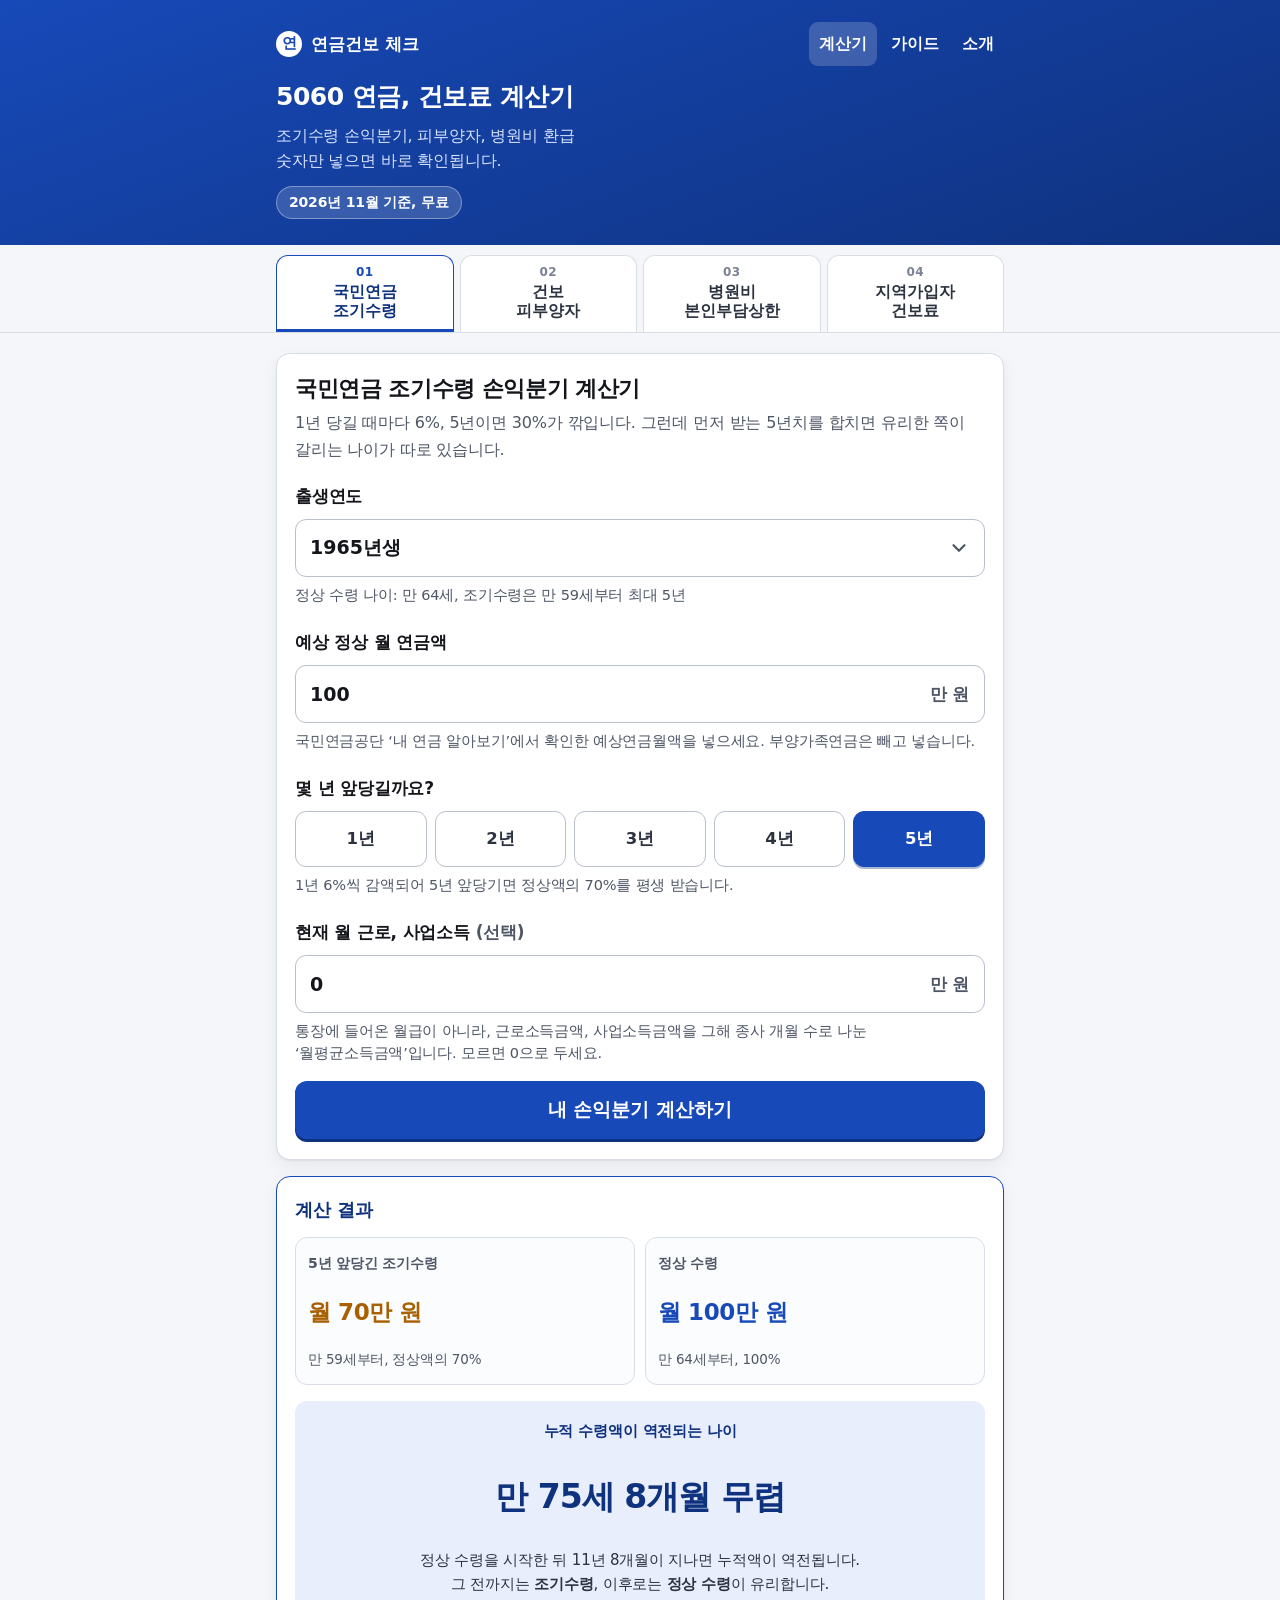
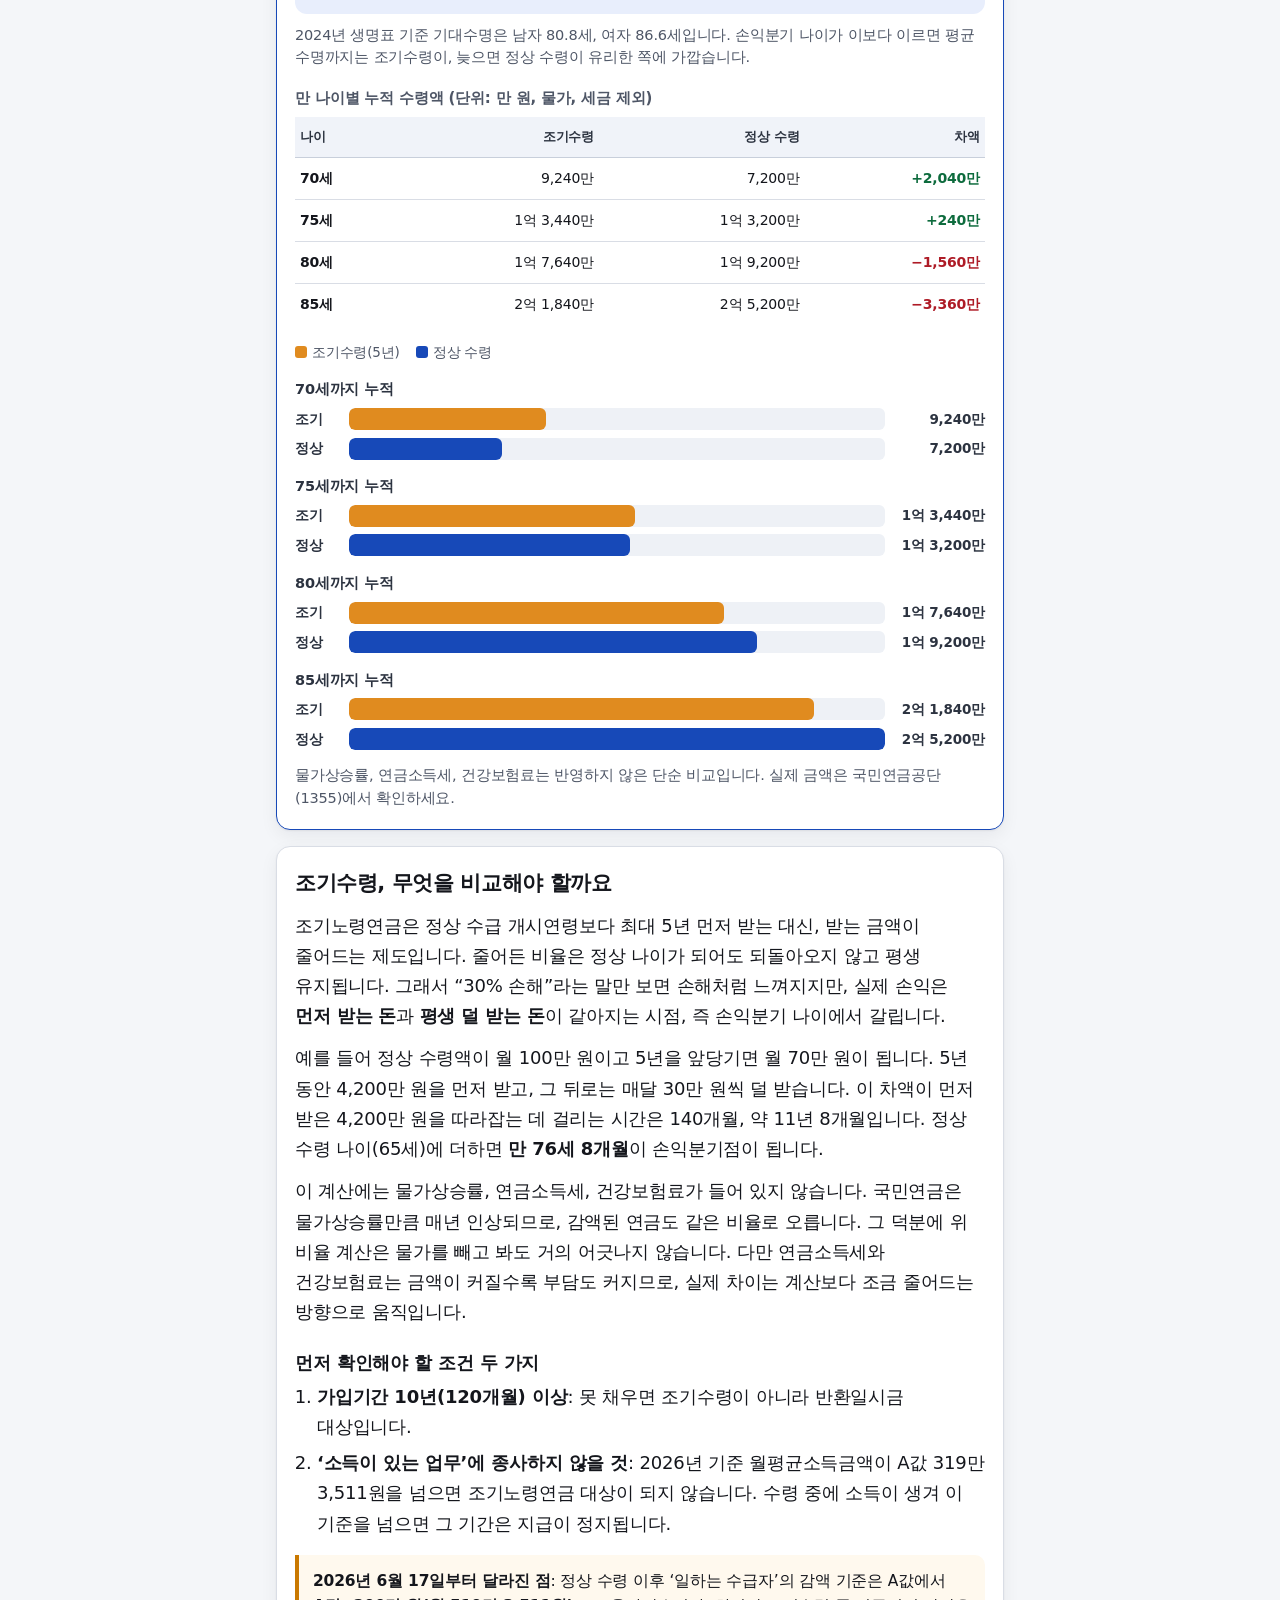
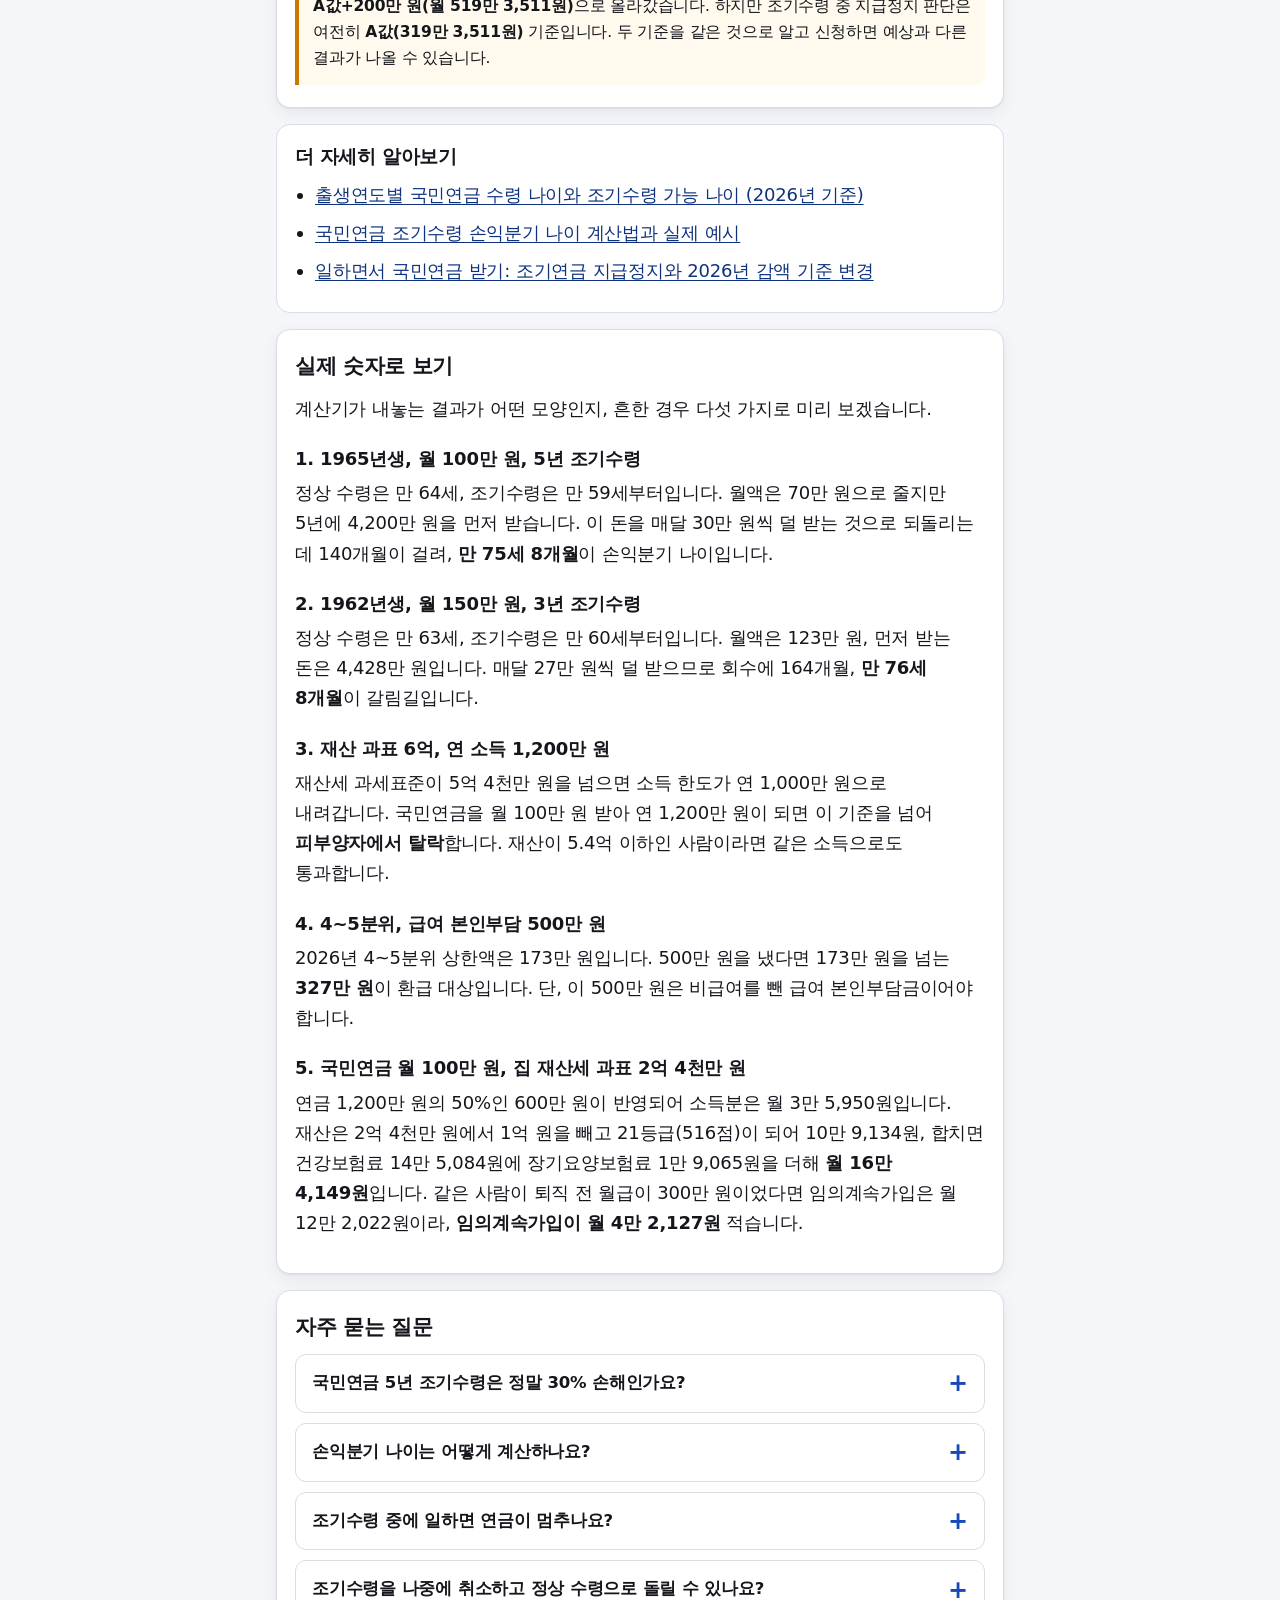
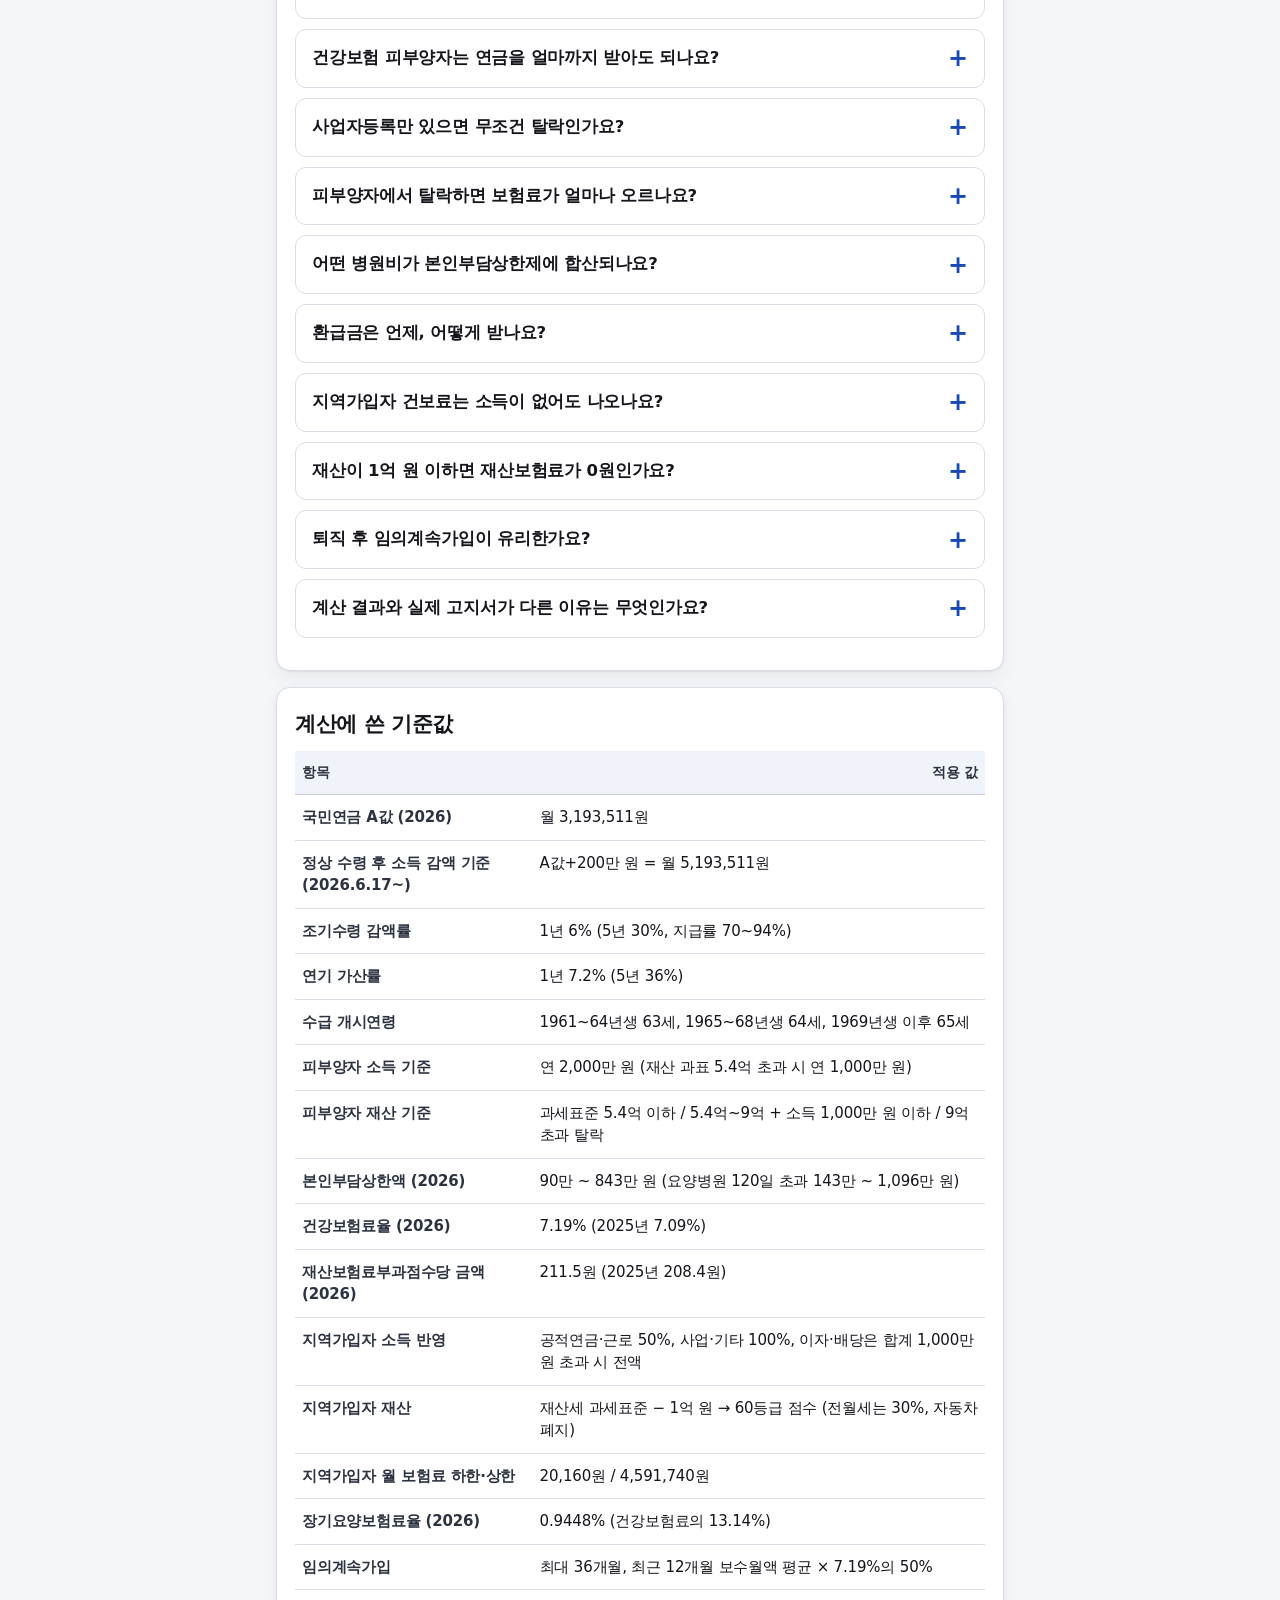
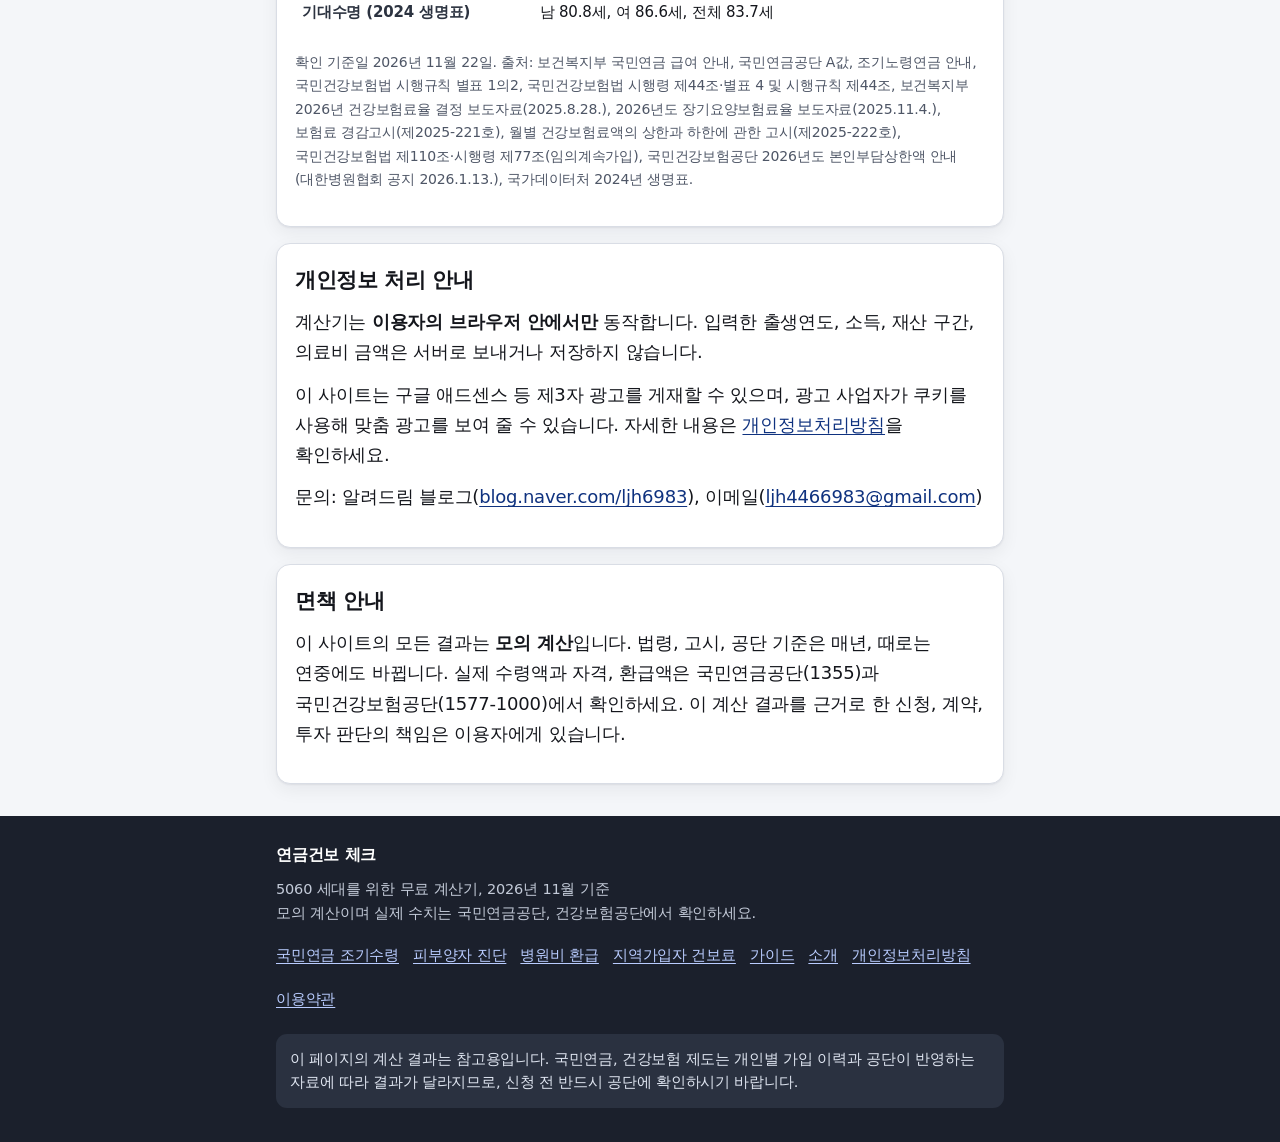
==== commit a1646880: "feat: add 4th tab for regional health insurance calculator" ====
--- a/index.html
+++ b/index.html
@@ -3,28 +3,29 @@
 <head>
 <meta charset="utf-8">
 <meta name="viewport" content="width=device-width, initial-scale=1">
-<title>5060 연금, 건보료 계산기 | 국민연금 조기수령 손익분기, 건강보험 피부양자, 병원비 환급</title>
-<meta name="description" content="국민연금 조기수령 손익분기 나이, 건강보험 피부양자 탈락 여부, 병원비 본인부담상한제 환급액을 2026년 기준으로 바로 계산해 보세요. 출생연도와 금액만 넣으면 끝나는 5060 세대용 무료 계산기입니다.">
-<meta name="keywords" content="국민연금 조기수령, 조기노령연금, 손익분기, 건강보험 피부양자, 피부양자 탈락, 본인부담상한제, 병원비 환급, 5060, 연금 계산기">
+<title>5060 연금, 건보료 계산기 | 국민연금 조기수령, 피부양자, 지역가입자 건보료, 병원비 환급</title>
+<meta name="description" content="국민연금 조기수령 손익분기 나이, 건강보험 피부양자 탈락 여부, 지역가입자 예상 월 건보료(임의계속가입 비교), 병원비 본인부담상한제 환급액을 2026년 기준으로 바로 계산해 보세요. 출생연도와 금액만 넣으면 끝나는 5060 세대용 무료 계산기입니다.">
+<meta name="keywords" content="국민연금 조기수령, 조기노령연금, 손익분기, 건강보험 피부양자, 피부양자 탈락, 지역가입자 건강보험료, 지역가입자 건보료 계산, 임의계속가입, 본인부담상한제, 병원비 환급, 5060, 연금 계산기">
 <meta name="author" content="알려드림">
 <meta name="robots" content="index,follow,max-image-preview:large">
 <meta name="theme-color" content="#1749b8">
-<link rel="canonical" href="https://pension-check.vercel.app/">
+<link rel="canonical" href="https://pension-care-web.vercel.app/">
+<meta name="google-site-verification" content="HtxIr1ntnCLLT9kgTzbvi44JRHdkgbGRXOn05wLv0VU" />
 
 <!-- Open Graph / 공유 미리보기 -->
 <meta property="og:type" content="website">
 <meta property="og:locale" content="ko_KR">
 <meta property="og:site_name" content="연금건보 체크">
-<meta property="og:title" content="5060 연금, 건보료 계산기: 조기수령 손익분기, 피부양자, 병원비 환급">
-<meta property="og:description" content="1년 6%, 5년이면 30% 깎이는 국민연금. 내가 유리한 나이는 언제일까요? 피부양자 탈락 여부와 병원비 환급액까지 한 화면에서 확인하세요.">
-<meta property="og:url" content="https://pension-check.vercel.app/">
-<meta property="og:image" content="https://pension-check.vercel.app/og-image.png">
+<meta property="og:title" content="5060 연금, 건보료 계산기: 조기수령, 피부양자, 지역가입자 건보료">
+<meta property="og:description" content="1년 6%, 5년이면 30% 깎이는 국민연금. 내가 유리한 나이는 언제일까요? 피부양자 탈락 여부, 지역가입자 예상 건보료와 임의계속가입 비교, 병원비 환급액까지 한 화면에서 확인하세요.">
+<meta property="og:url" content="https://pension-care-web.vercel.app/">
+<meta property="og:image" content="https://pension-care-web.vercel.app/og-image.png">
 <meta property="og:image:width" content="1200">
 <meta property="og:image:height" content="630">
 <meta name="twitter:card" content="summary_large_image">
 <meta name="twitter:title" content="5060 연금, 건보료 계산기: 조기수령 손익분기, 피부양자, 병원비 환급">
 <meta name="twitter:description" content="출생연도와 금액만 넣으면 조기수령 손익분기 나이, 피부양자 탈락 여부, 병원비 환급액을 계산합니다. 2026년 기준.">
-<meta name="twitter:image" content="https://pension-check.vercel.app/og-image.png">
+<meta name="twitter:image" content="https://pension-care-web.vercel.app/og-image.png">
 
 <style>
   :root{
@@ -92,14 +93,17 @@
     border-bottom:1px solid var(--line);
     padding:10px 0 0;
   }
-  .tabs .wrap{display:grid;grid-template-columns:repeat(3,1fr);gap:8px}
+  .tabs .wrap{display:grid;grid-template-columns:repeat(4,1fr);gap:6px}
   .tabbtn{
     appearance:none;border:1.5px solid var(--line);background:#fff;color:#2c3340;
     border-radius:12px 12px 0 0;border-bottom:none;
-    padding:10px 4px 11px;font:inherit;font-weight:700;font-size:15.5px;line-height:1.3;
-    min-height:58px;display:flex;flex-direction:column;align-items:center;justify-content:center;gap:2px;
-    cursor:pointer;
-  }
+    padding:9px 2px 10px;font:inherit;font-weight:700;font-size:14.5px;line-height:1.24;
+    min-height:62px;display:flex;flex-direction:column;align-items:center;justify-content:center;gap:3px;
+    cursor:pointer;text-align:center;word-break:keep-all;
+  }
+  @media (max-width:420px){ .tabbtn{font-size:13.5px;letter-spacing:-0.02em} }
+  @media (min-width:430px){ .tabbtn br.sm{display:none} }
+  @media (min-width:600px){ .tabbtn{font-size:15.5px} }
   .tabbtn .num{
     font-size:12px;font-weight:800;color:#7a8395;letter-spacing:.04em
   }
@@ -330,7 +334,10 @@
       <span class="num">02</span><span>건보<br>피부양자</span>
     </button>
     <button class="tabbtn" id="tabbtn-medical" role="tab" aria-selected="false" aria-controls="tab-medical" data-tab="medical">
-      <span class="num">03</span><span>병원비<br>본인부담상한</span>
+      <span class="num">03</span><span>병원비<br>본인부담<br class="sm">상한</span>
+    </button>
+    <button class="tabbtn" id="tabbtn-regional" role="tab" aria-selected="false" aria-controls="tab-regional" data-tab="regional">
+      <span class="num">04</span><span>지역가입자<br>건보료</span>
     </button>
   </div>
 </nav>
@@ -554,10 +561,86 @@
       <aside class="related"><h2>더 자세히 알아보기</h2><ul><li><a href="/guide/medical-cap-2026">본인부담상한제 2026년 상한액 표와 환급액 계산법</a></li><li><a href="/guide/medical-cap-exclusions">본인부담상한제에서 빠지는 비용: 비급여, 선별급여, 상급병실</a></li><li><a href="/guide/medical-refund-how-to">본인부담상한제 환급금 조회와 신청 방법, 사전급여 정리</a></li></ul></aside>
     </section>
 
+    <!-- ══════════════ 탭 4 ══════════════ -->
+    <section class="panel" id="tab-regional" role="tabpanel" aria-labelledby="tabbtn-regional" tabindex="0">
+      <div class="card">
+        <h2>지역가입자 예상 월 건보료 계산기</h2>
+        <p class="lead">퇴직하거나 사업을 그만두면 건강보험이 지역가입자로 바뀝니다. 소득과 재산에 매겨지는 2026년 기준 월 보험료를 계산하고, 퇴직 전 수준으로 내는 임의계속가입과 나란히 비교해 보세요.</p>
+
+        <div class="field">
+          <label for="regPension">연간 공적연금·근로소득</label>
+          <div class="input-wrap">
+            <input id="regPension" type="number" inputmode="numeric" min="0" max="30000" step="10" value="1200" aria-describedby="regPensionHint">
+            <span class="unit">만 원</span>
+          </div>
+          <p class="hint" id="regPensionHint">국민연금, 공무원연금 같은 공적연금과 근로소득을 더한 <strong>세전 연간 금액</strong>입니다. 이 가운데 50%만 보험료에 반영됩니다. 둘 다 없으면 0으로 두세요.</p>
+        </div>
+
+        <div class="field">
+          <label for="regBiz">연간 사업·이자·배당·임대 등 기타소득</label>
+          <div class="input-wrap">
+            <input id="regBiz" type="number" inputmode="numeric" min="0" max="30000" step="10" value="0" aria-describedby="regBizHint">
+            <span class="unit">만 원</span>
+          </div>
+          <p class="hint" id="regBizHint">필요경비를 뺀 사업소득금액, 이자·배당, 주택임대소득입니다. 이 소득은 <strong>100%</strong> 반영됩니다. 이자·배당은 합계 1,000만 원을 넘을 때만 전액 들어가므로, 1,000만 원 이하면 빼고 넣으세요.</p>
+        </div>
+
+        <div class="field">
+          <label for="regProperty">재산세 과세표준 합계</label>
+          <div class="input-wrap">
+            <input id="regProperty" type="number" inputmode="numeric" min="0" max="100000" step="100" value="20000" aria-describedby="regPropertyHint">
+            <span class="unit">만 원</span>
+          </div>
+          <p class="hint" id="regPropertyHint">재산세 고지서에 찍힌 <strong>과세표준</strong>(공시가격이 아닙니다)을 주택·건물·토지별로 더하세요. 1억 원은 기본공제로 빠집니다. 무주택 세대는 전세·월세 보증금의 30%를 넣습니다. 보증금 3억 원이면 9,000만 원입니다. 자동차는 2024년 2월부터 부과하지 않습니다.</p>
+        </div>
+
+        <div class="field">
+          <label for="contValue">퇴직 전 직장 월 보수 <span style="font-weight:600;color:var(--muted)">(선택)</span></label>
+          <div class="radios" id="contRadios" style="margin:0 0 10px">
+            <label class="radio"><input type="radio" name="contMode" value="pay" checked><span>월 보수(세전)</span></label>
+            <label class="radio"><input type="radio" name="contMode" value="premium"><span>본인부담 건보료</span></label>
+          </div>
+          <div class="input-wrap">
+            <input id="contValue" type="number" inputmode="numeric" min="0" max="3000" step="10" value="0" aria-describedby="contValueHint">
+            <span class="unit">만 원</span>
+          </div>
+          <p class="hint" id="contValueHint">퇴직 전 세전 월급(보수월액)을 넣으면 임의계속가입 예상 보험료와 비교해 드립니다. 넣지 않으면 지역가입자 금액만 계산합니다.</p>
+        </div>
+
+        <button class="btn" id="calcRegionalBtn" type="button">월 건보료 계산하기</button>
+      </div>
+
+      <div id="regionalResult" aria-live="polite"></div>
+
+      <div class="content">
+        <h2>지역가입자 보험료는 이렇게 매겨집니다</h2>
+        <p>지역가입자는 직장가입자와 달리 회사가 절반을 나눠 주지 않습니다. 세대 단위로 소득과 재산을 합쳐 <strong>전액 본인이</strong> 냅니다. 산식은 두 덩어리를 더하는 것으로 단순합니다.</p>
+        <p><strong>월 건강보험료 = (소득월액 × 7.19%) + (재산보험료부과점수 × 211.5원)</strong></p>
+        <p>2023년부터 3년 동안 7.09%였던 보험료율이 2026년에 7.19%로 올랐습니다. 재산 점수당 금액도 208.4원에서 211.5원으로 함께 올랐습니다. 인터넷에 남아 있는 7.09%, 208.4원은 2025년 기준입니다.</p>
+        <table class="t-text">
+          <thead><tr><th>소득 종류</th><th>보험료 반영 비율</th></tr></thead>
+          <tbody>
+            <tr><td>공적연금, 근로소득</td><td>50%</td></tr>
+            <tr><td>사업소득, 기타소득</td><td>100%</td></tr>
+            <tr><td>이자, 배당</td><td>합계 1,000만 원 넘을 때 100% (이하면 빠짐)</td></tr>
+            <tr><td>주택임대소득</td><td>100% (사업소득으로 반영)</td></tr>
+          </tbody>
+        </table>
+        <h3>재산은 1억 원을 빼고 60등급으로</h3>
+        <p>재산세가 매겨지는 주택·건물·토지·선박·항공기의 과세표준을 더하고, 집이 없는 세대는 전세·월세 보증금을 <strong>(보증금 + 월세 × 40) × 30%</strong>로 평가해 더합니다. 여기서 1억 원을 빼고 남은 금액을 60개 등급표에서 찾아 점수를 매깁니다. 1억 원 이하면 재산분은 0원입니다.</p>
+        <p>실거주 목적 주택을 사거나 빌리면서 받은 대출은 공단에 서면으로 알리면 재산에서 빠집니다. 알리지 않으면 저절로 빠지지 않으니, 대출이 있는데 고지서 재산분이 그대로라면 공단에 확인해 보세요.</p>
+        <h3>하한과 상한</h3>
+        <p>소득이 거의 없어도 소득분은 최저보험료 20,160원부터 시작합니다(연 소득 336만 원 이하). 재산분은 그 위에 더해집니다. 반대로 소득과 재산이 아무리 많아도 월 459만 1,740원을 넘지 않습니다.</p>
+        <h3>자료는 11월에 한 해씩 바뀝니다</h3>
+        <p>1월부터 10월까지는 전전년도 소득으로, 11월부터 12월까지는 전년도 소득으로 보험료를 매깁니다. 연금소득은 1월에 따로 갱신됩니다. 재산은 그해 6월 1일 기준 과세표준이 11월부터 반영되어 다음 해 10월까지 쓰입니다. 그래서 소득이 줄었는데도 보험료가 그대로인 기간이 생깁니다.</p>
+      </div>
+      <aside class="related"><h2>더 자세히 알아보기</h2><ul><li><a href="/guide/voluntary-continuation">퇴직 후 건강보험 임의계속가입: 신청 조건, 기한, 따져볼 점</a></li><li><a href="/guide/dependent-income-criteria">건강보험 피부양자 소득 기준 2,000만 원, 무엇을 합산하나요</a></li><li><a href="/guide/dependent-property-criteria">피부양자 재산 기준: 재산세 과세표준 5.4억, 9억의 의미</a></li></ul></aside>
+    </section>
+
     <!-- ══════════════ 공통 콘텐츠 ══════════════ -->
     <div class="content" id="examples">
       <h2>실제 숫자로 보기</h2>
-      <p>계산기가 내놓는 결과가 어떤 모양인지, 흔한 경우 네 가지로 미리 보겠습니다.</p>
+      <p>계산기가 내놓는 결과가 어떤 모양인지, 흔한 경우 다섯 가지로 미리 보겠습니다.</p>
       <h3>1. 1965년생, 월 100만 원, 5년 조기수령</h3>
       <p>정상 수령은 만 64세, 조기수령은 만 59세부터입니다. 월액은 70만 원으로 줄지만 5년에 4,200만 원을 먼저 받습니다. 이 돈을 매달 30만 원씩 덜 받는 것으로 되돌리는 데 140개월이 걸려, <strong>만 75세 8개월</strong>이 손익분기 나이입니다.</p>
       <h3>2. 1962년생, 월 150만 원, 3년 조기수령</h3>
@@ -566,6 +649,8 @@
       <p>재산세 과세표준이 5억 4천만 원을 넘으면 소득 한도가 연 1,000만 원으로 내려갑니다. 국민연금을 월 100만 원 받아 연 1,200만 원이 되면 이 기준을 넘어 <strong>피부양자에서 탈락</strong>합니다. 재산이 5.4억 이하인 사람이라면 같은 소득으로도 통과합니다.</p>
       <h3>4. 4~5분위, 급여 본인부담 500만 원</h3>
       <p>2026년 4~5분위 상한액은 173만 원입니다. 500만 원을 냈다면 173만 원을 넘는 <strong>327만 원</strong>이 환급 대상입니다. 단, 이 500만 원은 비급여를 뺀 급여 본인부담금이어야 합니다.</p>
+      <h3>5. 국민연금 월 100만 원, 집 재산세 과표 2억 4천만 원</h3>
+      <p>연금 1,200만 원의 50%인 600만 원이 반영되어 소득분은 월 3만 5,950원입니다. 재산은 2억 4천만 원에서 1억 원을 빼고 21등급(516점)이 되어 10만 9,134원, 합치면 건강보험료 14만 5,084원에 장기요양보험료 1만 9,065원을 더해 <strong>월 16만 4,149원</strong>입니다. 같은 사람이 퇴직 전 월급이 300만 원이었다면 임의계속가입은 월 12만 2,022원이라, <strong>임의계속가입이 월 4만 2,127원</strong> 적습니다.</p>
     </div>
 
     <div class="content" id="faq">
@@ -632,6 +717,30 @@
         <summary>환급금은 언제, 어떻게 받나요?</summary>
         <div class="body">
           <p>진료 다음 해 8월 말부터 개인별 상한액이 확정되어 정산 지급됩니다. 한 병원에 낸 금액이 843만 원을 넘으면 사전급여로 병원이 바로 청구하고, 개인 누적액이 1,096만 원을 넘으면 매월 지급됩니다. 공단 안내를 받으면 앱, 누리집, 1577-1000에서 계좌를 등록해 신청해야 하며, 3년 안에 신청하지 않으면 권리가 사라집니다.</p>
+        </div>
+      </details>
+
+      <details>
+        <summary>지역가입자 건보료는 소득이 없어도 나오나요?</summary>
+        <div class="body">
+          <p>나옵니다. 2026년 기준 지역가입자 월 보험료 하한은 20,160원입니다. 소득이 연 336만 원 이하이면 소득분이 이 하한액으로 계산되고, 여기에 재산분이 더해집니다. 재산도 1억 원 이하라면 건강보험료는 20,160원, 장기요양보험료 2,649원을 보태 월 22,809원이 됩니다.</p>
+          <p>다만 지역보험료는 세대 단위입니다. 본인 소득이 0이어도 세대원의 소득과 재산이 합산되고, 무주택 세대의 전세·월세 보증금도 30%가 반영됩니다.</p>
+        </div>
+      </details>
+
+      <details>
+        <summary>재산이 1억 원 이하면 재산보험료가 0원인가요?</summary>
+        <div class="body">
+          <p>네. 2024년 2월부터 모든 지역가입자에게 재산 기본공제 1억 원이 적용됩니다(국민건강보험법 시행령 별표 4). 재산세 과세표준 합계가 1억 원 이하이면 재산분은 0원입니다. 같은 개편에서 자동차 보험료도 폐지되어, 이제 자동차는 보험료 산정에 들어가지 않습니다.</p>
+          <p>집이 없는 세대는 전세보증금의 30%만 재산으로 봅니다. 보증금 3억 원이면 9,000만 원이라 1억 원 공제에 걸려 재산분이 0원입니다. 재산이 1억 원을 넘더라도, 실거주 주택을 사거나 빌리면서 받은 대출을 공단에 서면으로 알리면 그만큼 빠집니다.</p>
+        </div>
+      </details>
+
+      <details>
+        <summary>퇴직 후 임의계속가입이 유리한가요?</summary>
+        <div class="body">
+          <p>재산은 많은데 퇴직 후 소득이 적다면 임의계속가입이 유리한 경우가 많습니다. 반대로 재직 중 급여가 높았고 재산이 적다면 지역보험료가 더 낮을 수 있습니다. 이 계산기의 ‘퇴직 전 직장 월 보수’에 값을 넣으면 두 금액을 나란히 비교해 드립니다.</p>
+          <p>조건은 퇴직 전 18개월 동안 직장가입자 자격을 통산 1년 이상 유지한 사람이고, 신청 기한은 지역가입자가 된 뒤 처음 받은 보험료 고지서의 납부기한부터 2개월 이내입니다. 기간은 퇴직 다음 날부터 최대 36개월이며, 보험료는 최근 12개월 보수월액 평균의 7.19% 가운데 50%입니다. 가족의 피부양자 요건을 충족한다면 피부양자가 가장 유리합니다.</p>
         </div>
       </details>
 
@@ -656,10 +765,17 @@
           <tr><td>피부양자 소득 기준</td><td>연 2,000만 원 (재산 과표 5.4억 초과 시 연 1,000만 원)</td></tr>
           <tr><td>피부양자 재산 기준</td><td>과세표준 5.4억 이하 / 5.4억~9억 + 소득 1,000만 원 이하 / 9억 초과 탈락</td></tr>
           <tr><td>본인부담상한액 (2026)</td><td>90만 ~ 843만 원 (요양병원 120일 초과 143만 ~ 1,096만 원)</td></tr>
+          <tr><td>건강보험료율 (2026)</td><td>7.19% (2025년 7.09%)</td></tr>
+          <tr><td>재산보험료부과점수당 금액 (2026)</td><td>211.5원 (2025년 208.4원)</td></tr>
+          <tr><td>지역가입자 소득 반영</td><td>공적연금·근로 50%, 사업·기타 100%, 이자·배당은 합계 1,000만 원 초과 시 전액</td></tr>
+          <tr><td>지역가입자 재산</td><td>재산세 과세표준 − 1억 원 → 60등급 점수 (전월세는 30%, 자동차 폐지)</td></tr>
+          <tr><td>지역가입자 월 보험료 하한·상한</td><td>20,160원 / 4,591,740원</td></tr>
+          <tr><td>장기요양보험료율 (2026)</td><td>0.9448% (건강보험료의 13.14%)</td></tr>
+          <tr><td>임의계속가입</td><td>최대 36개월, 최근 12개월 보수월액 평균 × 7.19%의 50%</td></tr>
           <tr><td>기대수명 (2024 생명표)</td><td>남 80.8세, 여 86.6세, 전체 83.7세</td></tr>
         </tbody>
       </table>
-      <p class="src">확인 기준일 2026년 11월 22일. 출처: 보건복지부 국민연금 급여 안내, 국민연금공단 A값, 조기노령연금 안내, 국민건강보험법 시행규칙 별표 1의2, 국민건강보험공단 2026년도 본인부담상한액 안내(대한병원협회 공지 2026.1.13.), 국가데이터처 2024년 생명표.</p>
+      <p class="src">확인 기준일 2026년 11월 22일. 출처: 보건복지부 국민연금 급여 안내, 국민연금공단 A값, 조기노령연금 안내, 국민건강보험법 시행규칙 별표 1의2, 국민건강보험법 시행령 제44조·별표 4 및 시행규칙 제44조, 보건복지부 2026년 건강보험료율 결정 보도자료(2025.8.28.), 2026년도 장기요양보험료율 보도자료(2025.11.4.), 보험료 경감고시(제2025-221호), 월별 건강보험료액의 상한과 하한에 관한 고시(제2025-222호), 국민건강보험법 제110조·시행령 제77조(임의계속가입), 국민건강보험공단 2026년도 본인부담상한액 안내(대한병원협회 공지 2026.1.13.), 국가데이터처 2024년 생명표.</p>
     </div>
 
     <div class="content" id="privacy">
@@ -681,7 +797,7 @@
   <div class="wrap">
     <strong>연금건보 체크</strong>
     <p>5060 세대를 위한 무료 계산기, 2026년 11월 기준<br>모의 계산이며 실제 수치는 국민연금공단, 건강보험공단에서 확인하세요.</p>
-    <nav aria-label="하단 메뉴"><a href="/#tab-pension">국민연금 조기수령</a><a href="/#tab-insurance">피부양자 진단</a><a href="/#tab-medical">병원비 환급</a><a href="/guide">가이드</a><a href="/about">소개</a><a href="/privacy">개인정보처리방침</a><a href="/terms">이용약관</a></nav>
+    <nav aria-label="하단 메뉴"><a href="/#tab-pension">국민연금 조기수령</a><a href="/#tab-insurance">피부양자 진단</a><a href="/#tab-medical">병원비 환급</a><a href="/#tab-regional">지역가입자 건보료</a><a href="/guide">가이드</a><a href="/about">소개</a><a href="/privacy">개인정보처리방침</a><a href="/terms">이용약관</a></nav>
     <div class="disclaimer">
       이 페이지의 계산 결과는 참고용입니다. 국민연금, 건강보험 제도는 개인별 가입 이력과 공단이 반영하는 자료에 따라 결과가 달라지므로, 신청 전 반드시 공단에 확인하시기 바랍니다.
     </div>
@@ -695,13 +811,13 @@
     {
       "@type":"WebApplication",
       "name":"5060 연금, 건보료 계산기",
-      "url":"https://pension-check.vercel.app/",
+      "url":"https://pension-care-web.vercel.app/",
       "applicationCategory":"FinanceApplication",
       "operatingSystem":"All",
       "inLanguage":"ko-KR",
-      "description":"국민연금 조기수령 손익분기 나이, 건강보험 피부양자 탈락 여부, 본인부담상한제 환급액을 2026년 기준으로 계산하는 무료 웹 계산기입니다.",
+      "description":"국민연금 조기수령 손익분기 나이, 건강보험 피부양자 탈락 여부, 지역가입자 예상 월 건보료(임의계속가입 비교), 본인부담상한제 환급액을 2026년 기준으로 계산하는 무료 웹 계산기입니다.",
       "offers":{"@type":"Offer","price":"0","priceCurrency":"KRW"},
-      "featureList":["국민연금 조기수령 손익분기 계산","건강보험 피부양자 자가진단","본인부담상한제 환급액 계산"]
+      "featureList":["국민연금 조기수령 손익분기 계산","건강보험 피부양자 자가진단","지역가입자 예상 월 건보료와 임의계속가입 비교","본인부담상한제 환급액 계산"]
     },
     {
       "@type":"FAQPage",
@@ -709,6 +825,8 @@
         {"@type":"Question","name":"국민연금 5년 조기수령은 정말 30% 손해인가요?","acceptedAnswer":{"@type":"Answer","text":"받는 금액은 30% 줄지만 5년 동안 먼저 받는 돈이 정상액의 350%입니다. 월 100만 원 기준이면 5년에 4,200만 원을 먼저 받고 이후 매달 30만 원씩 덜 받아, 정상 수령 나이 65세 기준 만 76세 8개월 무렵 누적액이 역전됩니다."}},
         {"@type":"Question","name":"조기수령 중에 일하면 연금이 멈추나요?","acceptedAnswer":{"@type":"Answer","text":"조기노령연금 수령 중 소득이 있는 업무에 종사하면 그 기간 지급이 정지됩니다. 2026년 기준 월평균소득금액이 A값 319만 3,511원을 넘는지로 판단하며, 정상 수령 후 감액 기준인 A값+200만 원(519만 3,511원)과는 다릅니다."}},
         {"@type":"Question","name":"건강보험 피부양자는 연금을 얼마까지 받아도 되나요?","acceptedAnswer":{"@type":"Answer","text":"재산세 과세표준이 5억 4천만 원 이하이면 연 소득 2,000만 원까지 가능하고, 5.4억 초과 9억 이하이면 연 1,000만 원 이하일 때만 인정됩니다. 9억을 넘으면 소득과 무관하게 탈락합니다."}},
+        {"@type":"Question","name":"지역가입자 건보료는 소득이 없어도 나오나요?","acceptedAnswer":{"@type":"Answer","text":"나옵니다. 2026년 기준 지역가입자 월 보험료 하한은 20,160원입니다. 소득이 연 336만 원 이하이면 소득분이 하한액으로 계산되고 재산분이 더해집니다. 재산도 1억 원 이하라면 건강보험료 20,160원에 장기요양보험료 2,649원을 보태 월 22,809원입니다."}},
+        {"@type":"Question","name":"퇴직 후 임의계속가입이 유리한가요?","acceptedAnswer":{"@type":"Answer","text":"재산은 많은데 퇴직 후 소득이 적으면 임의계속가입이 유리한 경우가 많고, 재직 중 급여가 높고 재산이 적으면 지역보험료가 더 낮을 수 있습니다. 퇴직 전 18개월 중 직장가입자 자격이 통산 1년 이상이어야 하고, 최초 지역보험료 납부기한부터 2개월 안에 신청해야 하며, 최대 36개월 동안 최근 12개월 보수월액 평균의 7.19% 가운데 50%를 냅니다."}},
         {"@type":"Question","name":"본인부담상한제는 어떤 병원비가 합산되나요?","acceptedAnswer":{"@type":"Answer","text":"건강보험이 적용되는 급여 진료의 본인일부부담금만 합산합니다. 비급여, 선별급여, 전액본인부담, 상급병실료 차액, 임플란트, 추나요법, 간병비는 제외됩니다."}},
         {"@type":"Question","name":"본인부담상한제 환급금은 언제 받나요?","acceptedAnswer":{"@type":"Answer","text":"진료 다음 해 8월 말부터 개인별 상한액이 확정되어 정산 지급됩니다. 한 병원 납부액이 843만 원을 넘으면 사전급여, 개인 누적액이 1,096만 원을 넘으면 매월 지급됩니다."}}
       ]
@@ -1123,6 +1241,175 @@
     medicalResult.innerHTML = html;
   }
 
+  /* ═════════════ 탭 4 : 지역가입자 건보료 ═════════════ */
+  var RATE = 0.0719;                 // 2026년 건강보험료율 (시행령 제44조①, 1만분의 719)
+  var POINT_WON = 211.5;             // 2026년 재산보험료부과점수당 금액 (시행령 제44조②)
+  var LTC_RATIO = 0.9448 / 7.19;     // 장기요양보험료 = 건강보험료 × 13.14%
+  var MIN_PREM = 20160;              // 지역가입자 월 보험료 하한 (고시 제2025-222호)
+  var MAX_PREM = 4591740;            // 지역가입자 월 보험료 상한
+  var PROP_DEDUCT = 100000000;       // 재산 기본공제 1억 원 (2024.2~)
+  var EMP_RATE = 0.03595;            // 직장가입자 본인부담률 (7.19%의 50%)
+  var LOW_INCOME_LINE = 3360000;     // 연 소득 336만 원 이하 → 소득분은 최저보험료
+  // 시행령 별표 4 재산등급별 점수 (1~60등급, 상한만 적음. 금액 단위 만 원)
+  var PROP_LIMITS = [450,900,1350,1800,2250,2700,3150,3600,4050,4500,
+    5020,5590,6220,6930,7710,8590,9570,10700,11900,13300,
+    14800,16400,18300,20400,22700,25300,28100,31300,34900,38800,
+    43200,48100,53600,59700,66500,74000,82400,91800,103000,114000,
+    127000,142000,158000,176000,196000,218000,242000,270000,300000,330000,
+    363000,399300,439230,483153,531468,584615,643077,707385,778124];
+  var PROP_POINTS = [22,44,66,97,122,146,171,195,219,244,
+    268,294,320,344,365,386,412,439,465,490,
+    516,535,559,586,611,637,659,681,706,731,
+    757,785,812,841,881,921,961,1001,1041,1091,
+    1141,1191,1241,1291,1341,1391,1451,1511,1571,1641,
+    1711,1781,1851,1921,1991,2061,2131,2201,2271,2341];
+
+  var regPension = document.getElementById("regPension");
+  var regBiz = document.getElementById("regBiz");
+  var regProperty = document.getElementById("regProperty");
+  var contValue = document.getElementById("contValue");
+  var contValueHint = document.getElementById("contValueHint");
+  var regionalResult = document.getElementById("regionalResult");
+
+  function contMode(){
+    var c = document.querySelector('input[name="contMode"]:checked');
+    return c ? c.value : "pay";
+  }
+  function syncContRadios(){
+    Array.prototype.forEach.call(document.querySelectorAll("#contRadios .radio"), function(l){
+      l.classList.toggle("is-on", l.querySelector("input").checked);
+    });
+  }
+  function updateContHint(){
+    if (contMode() === "premium"){
+      contValueHint.innerHTML = "급여명세서나 퇴직 전 건보료 고지서의 <strong>건강보험료 본인부담액</strong>(장기요양보험료는 빼고)을 넣으세요. 2026년 본인부담률 3.595%로 월 보수를 되돌려 계산합니다.";
+    } else {
+      contValueHint.innerHTML = "퇴직 전 세전 월급(보수월액)을 넣으면 임의계속가입 예상 보험료와 비교해 드립니다. 급여명세서의 본인부담액이 익숙하면 위에서 ‘본인부담 건보료’를 고르세요. 넣지 않으면 지역가입자 금액만 계산합니다.";
+    }
+  }
+  document.getElementById("contRadios").addEventListener("change", function(){
+    syncContRadios(); updateContHint(); calcRegional();
+  });
+
+  function propScore(propertyWon){
+    var after = propertyWon - PROP_DEDUCT;
+    if (after <= 0) return {after:0, points:0, grade:0};
+    var man = after / 10000;
+    for (var i = 0; i < PROP_LIMITS.length; i++){
+      if (man <= PROP_LIMITS[i]) return {after:after, points:PROP_POINTS[i], grade:i+1};
+    }
+    return {after:after, points:PROP_POINTS[PROP_POINTS.length-1], grade:PROP_POINTS.length};
+  }
+
+  function calcRegional(){
+    var penW = num(regPension.value, 0) * 10000;
+    var bizW = num(regBiz.value, 0) * 10000;
+    var propW = num(regProperty.value, 0) * 10000;
+
+    var evalIncome = penW * 0.5 + bizW;          // 평가소득 (연금·근로 50%, 그 밖 100%)
+    var monthly = evalIncome / 12;
+    var lowIncome = evalIncome <= LOW_INCOME_LINE;
+    var incomePrem = lowIncome ? MIN_PREM : Math.round(monthly * RATE);
+
+    var ps = propScore(propW);
+    var propPrem = Math.round(ps.points * POINT_WON);
+
+    var health = incomePrem + propPrem;
+    var capped = false, floored = false;
+    if (health > MAX_PREM){ health = MAX_PREM; capped = true; }
+    if (health < MIN_PREM){ health = MIN_PREM; floored = true; }
+    var ltc = Math.round(health * LTC_RATIO);
+    var total = health + ltc;
+
+    var html = '<div class="result">';
+    html += '<h3>계산 결과</h3>';
+
+    html += '<div class="duo">';
+    html += '<div class="mini"><p class="k">건강보험료</p><p class="v" style="color:#1749b8;font-size:21px">' + won(health) + '원</p>';
+    html += '<p class="s">소득분 ' + won(incomePrem) + '원 + 재산분 ' + won(propPrem) + '원</p></div>';
+    html += '<div class="mini"><p class="k">장기요양보험료</p><p class="v" style="font-size:21px">' + won(ltc) + '원</p>';
+    html += '<p class="s">매달 건강보험료의 13.14%</p></div>';
+    html += '</div>';
+
+    html += '<div class="big"><p class="k">지역가입자로 내는 월 보험료</p>';
+    html += '<p class="v">월 ' + won(total) + '원</p>';
+    html += '<p class="s">건강보험료 ' + won(health) + '원 + 장기요양보험료 ' + won(ltc) + '원<br>1년이면 ' + won(total*12) + '원입니다.</p></div>';
+
+    // 산정 내역
+    html += '<div class="tablewrap" style="margin-top:16px"><table class="t-compact">';
+    html += '<caption>산정 내역 (2026년 기준)</caption>';
+    html += '<thead><tr><th>항목</th><th>금액</th></tr></thead><tbody>';
+    html += '<tr><td>연간 소득 평가액</td><td>' + (evalIncome === 0 ? '0원' : pretty(evalIncome)) + '</td></tr>';
+    html += '<tr><td>소득월액</td><td>' + (evalIncome === 0 ? '—' : (lowIncome ? '28만 원 이하' : pretty(monthly))) + '</td></tr>';
+    html += '<tr><td>소득분 보험료</td><td><strong>' + won(incomePrem) + '원</strong>' + (lowIncome ? ' (최저)' : '') + '</td></tr>';
+    html += '<tr><td>재산 공제 후 금액</td><td>' + (ps.after === 0 ? '없음 (1억 원 이하)' : pretty(ps.after)) + '</td></tr>';
+    html += '<tr><td>재산 등급</td><td>' + (ps.grade === 0 ? '—' : ps.grade + '등급 ' + ps.points + '점') + '</td></tr>';
+    html += '<tr><td>재산분 보험료</td><td><strong>' + won(propPrem) + '원</strong></td></tr>';
+    html += '<tr><td>보험료 상·하한</td><td>' + (capped ? '상한 ' + won(MAX_PREM) + '원 적용' : (floored ? '하한 ' + won(MIN_PREM) + '원 적용' : '해당 없음')) + '</td></tr>';
+    html += '</tbody></table></div>';
+
+    // 안내
+    if (lowIncome){
+      html += '<div class="note"><p><strong>소득이 연 336만 원 이하라 소득분은 최저보험료 ' + won(MIN_PREM) + '원으로 계산했습니다.</strong> 소득이 없어도 이 금액은 나오고, 재산분은 그 위에 더해집니다.</p></div>';
+    }
+    if (ps.after === 0 && propW > 0){
+      html += '<div class="note ok"><p>재산세 과세표준 ' + pretty(propW) + '이 1억 원 이하라 <strong>재산분은 0원</strong>입니다. 재산 기본공제가 1억 원으로 올라간 2024년 2월 이후 기준입니다.</p></div>';
+    }
+    if (lowIncome && propW === 0){
+      html += '<div class="note warn"><p><strong>재산이 없어도 세대에 집이 있으면 보험료가 달라집니다.</strong> 지역보험료는 세대 단위로 매겨집니다. 배우자 등 세대원의 소득과 재산, 무주택 세대의 전월세 보증금(30% 반영)도 함께 넣어 다시 계산해 보세요.</p></div>';
+    }
+    if (capped){
+      html += '<div class="note warn"><p><strong>월 보험료 상한(' + won(MAX_PREM) + '원)이 적용됐습니다.</strong> 소득과 재산이 이보다 많아도 상한을 넘지 않습니다.</p></div>';
+    }
+
+    // 임의계속가입 비교
+    var contW = num(contValue.value, 0) * 10000;
+    if (contW > 0){
+      var mode = contMode();
+      var contHealth = (mode === "premium")
+        ? Math.round(contW * (RATE * 0.5) / EMP_RATE)
+        : Math.round(contW * RATE * 0.5);
+      var contLtc = Math.round(contHealth * LTC_RATIO);
+      var contTotal = contHealth + contLtc;
+      var diff = total - contTotal;             // 지역가입자 − 임의계속
+      var threeYear = Math.abs(diff) * 36;
+
+      html += '<h3 style="margin-top:26px">임의계속가입과 비교</h3>';
+      if (diff > 0){
+        html += '<span class="badge ok">임의계속가입이 유리해 보입니다</span>';
+        html += '<p class="verdict">임의계속가입이 월 ' + won(diff) + '원, 36개월이면 약 ' + won(threeYear) + '원 적습니다.</p>';
+      } else if (diff < 0){
+        html += '<span class="badge warn">지역가입자가 유리해 보입니다</span>';
+        html += '<p class="verdict">지역가입자가 월 ' + won(-diff) + '원, 36개월이면 약 ' + won(threeYear) + '원 적습니다.</p>';
+      } else {
+        html += '<span class="badge ok">거의 같습니다</span>';
+        html += '<p class="verdict">두 금액이 사실상 같습니다. 피부양자 등재가 가능한지 먼저 확인해 보세요.</p>';
+      }
+
+      html += '<div class="tablewrap" style="margin-top:12px"><table class="t-compact">';
+      html += '<caption>월 보험료 비교 (건강보험료 + 장기요양보험료, 단위 원)</caption>';
+      html += '<thead><tr><th>구분</th><th>건강보험료</th><th>장기요양</th><th>합계</th></tr></thead><tbody>';
+      html += '<tr><td>지역가입자</td><td>' + won(health) + '</td><td>' + won(ltc) + '</td><td><strong>' + won(total) + '</strong></td></tr>';
+      html += '<tr><td>임의계속가입</td><td>' + won(contHealth) + '</td><td>' + won(contLtc) + '</td><td><strong>' + won(contTotal) + '</strong></td></tr>';
+      html += '</tbody></table></div>';
+
+      html += '<div class="note"><p><strong>임의계속가입은 조건과 기한이 정해져 있습니다.</strong></p><ul>';
+      html += '<li>퇴직한 날 이전 18개월 동안 직장가입자 자격을 통산 1년(365일) 이상 유지해야 합니다. 개인사업장 대표로 가입한 기간은 빠집니다.</li>';
+      html += '<li>지역가입자가 된 뒤 처음 받은 지역보험료 고지서의 <strong>납부기한부터 2개월 이전</strong>까지 신청해야 합니다. 기한을 넘기면 쓸 수 없습니다.</li>';
+      html += '<li>기간은 퇴직 다음 날부터 최대 36개월이고, 재취업하거나 피부양자가 되면 그 전날에 끝납니다.</li>';
+      html += '<li>보험료는 퇴직 월을 포함한 최근 12개월 보수월액 평균에 7.19%를 곱한 금액의 50%입니다(보험료 경감고시 제9조). 회사 몫이 없어 본인이 전액 냅니다.</li>';
+      html += '<li>연금 등 보수 외 소득이 연 2,000만 원을 넘으면 그 초과분에 대한 보수 외 소득월액보험료가 따로 붙습니다.</li>';
+      html += '</ul></div>';
+      html += '<p class="hint" style="margin-top:12px">임의계속가입 예상액은 퇴직 전 보수월액을 그대로 쓴 값입니다. 실제로는 퇴직정산으로 확정된 보수월액과 국세청 소득자료에 따라 달라지므로, 신청 화면의 예상보험료와 공단(1577-1000) 안내를 함께 확인하세요.</p>';
+    } else {
+      html += '<div class="note"><p><strong>퇴직 직후라면 임의계속가입과 비교해 보세요.</strong> 위 ‘퇴직 전 직장 월 보수’를 넣으면 퇴직 전 수준으로 내는 임의계속가입 예상액과 나란히 비교해 드립니다. 가족의 피부양자 요건을 충족한다면 피부양자가 가장 유리합니다.</p></div>';
+    }
+
+    html += '<p class="hint" style="margin-top:14px">2026년 11월 기준 공개된 기준값으로 계산한 모의 금액입니다. 고지서의 끝수 처리 방식에 따라 몇십 원 차이가 날 수 있고, 세대 구성과 공단에 반영된 자료에 따라 달라집니다. 정확한 금액은 국민건강보험공단(1577-1000)에서 확인하세요.</p>';
+    html += '</div>';
+    regionalResult.innerHTML = html;
+  }
+
   /* ═════════════ 이벤트 연결 ═════════════ */
   birthYear.addEventListener("change", calcPension);
   normalPension.addEventListener("input", calcPension);
@@ -1153,16 +1440,35 @@
     if (r) r.scrollIntoView({block:"start", behavior:"smooth"});
   });
 
+  [regPension, regBiz, regProperty, contValue].forEach(function(el){
+    el.addEventListener("input", calcRegional);
+    el.addEventListener("change", calcRegional);
+  });
+  document.getElementById("calcRegionalBtn").addEventListener("click", function(){
+    calcRegional();
+    var r = regionalResult.querySelector(".result");
+    if (r) r.scrollIntoView({block:"start", behavior:"smooth"});
+  });
+
   // 초기 실행
   syncRadios();
+  syncContRadios();
   updateNormalHint();
+  updateContHint();
   calcPension();
   calcInsurance();
   calcMedical();
+  calcRegional();
 
   // 해시로 들어온 경우 해당 탭
-  var hash = (location.hash || "").replace("#tab-","");
-  if (["pension","insurance","medical"].indexOf(hash) >= 0) activate(hash, false);
+  var TAB_NAMES = ["pension","insurance","medical","regional"];
+  function tabFromHash(){ return (location.hash || "").replace("#tab-",""); }
+  var hash = tabFromHash();
+  if (TAB_NAMES.indexOf(hash) >= 0) activate(hash, false);
+  window.addEventListener("hashchange", function(){
+    var h = tabFromHash();
+    if (TAB_NAMES.indexOf(h) >= 0) activate(h, false);
+  });
 })();
 </script>
 </body>
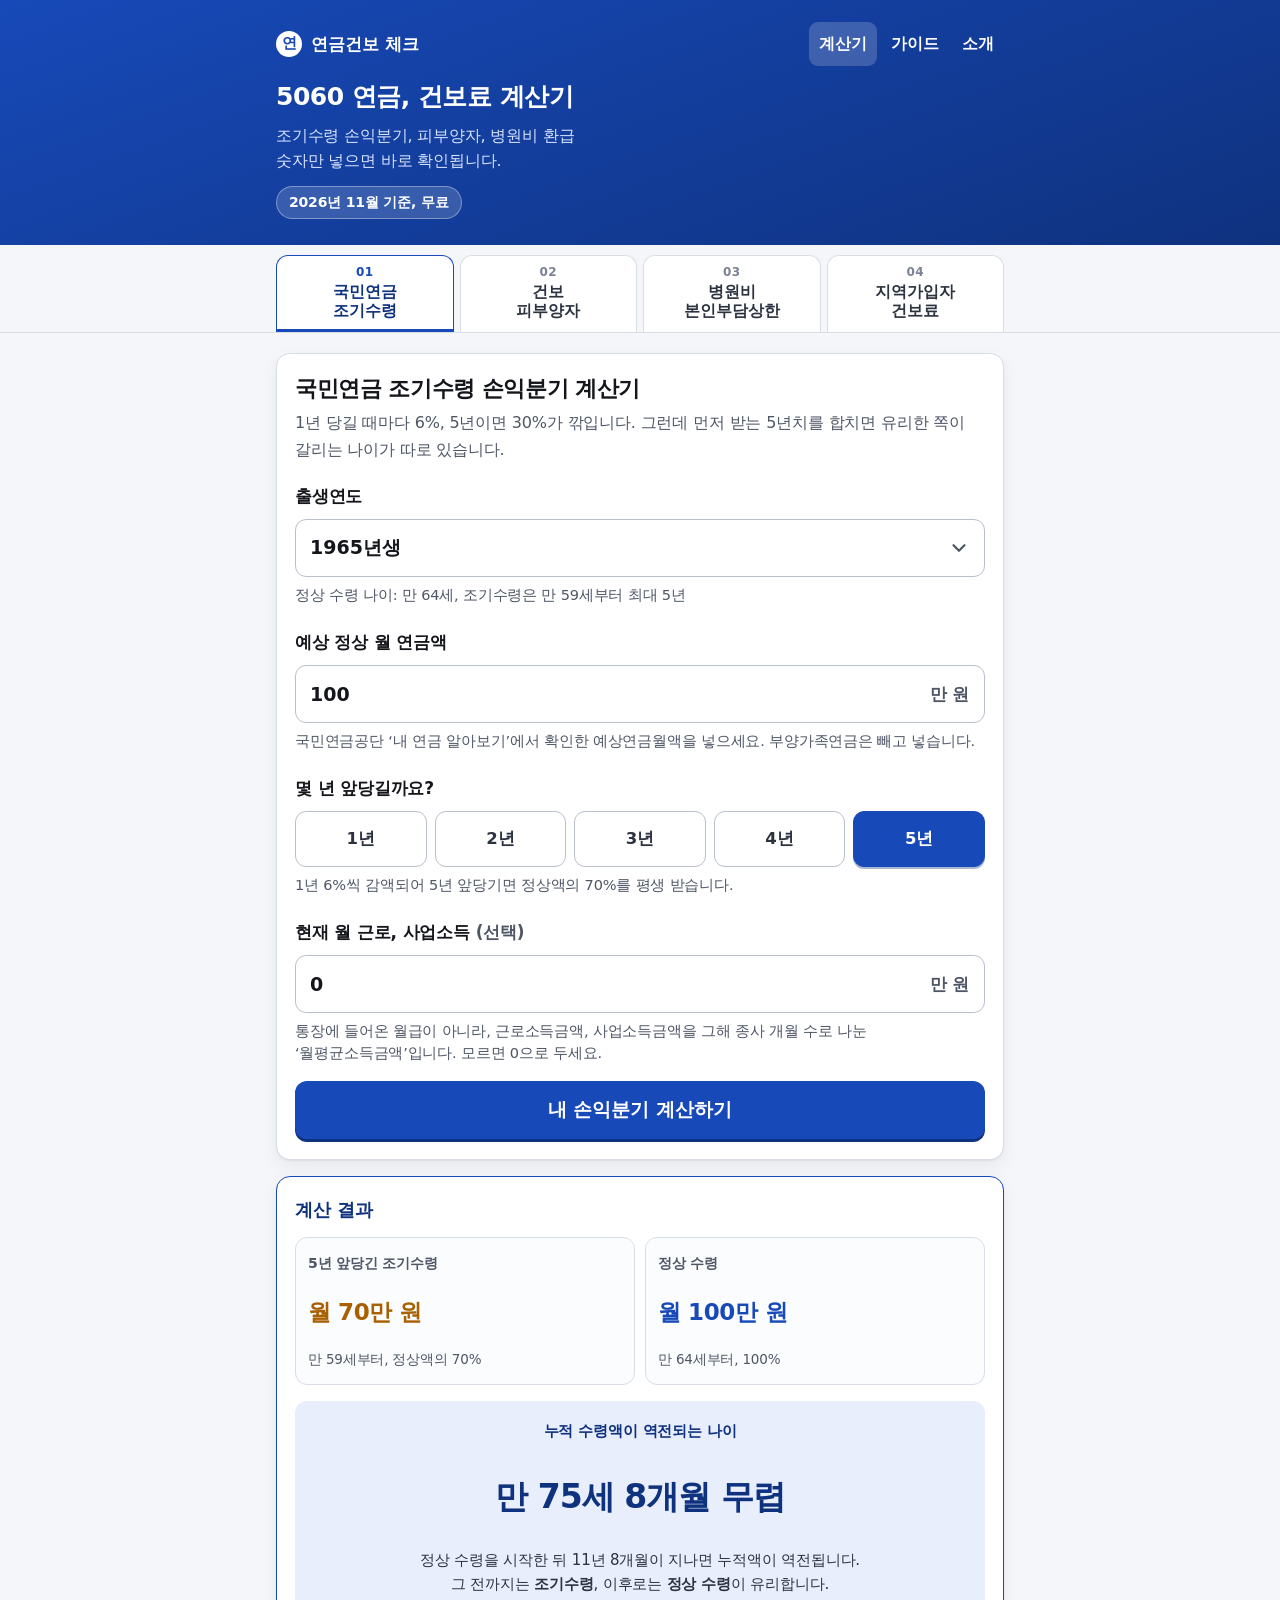
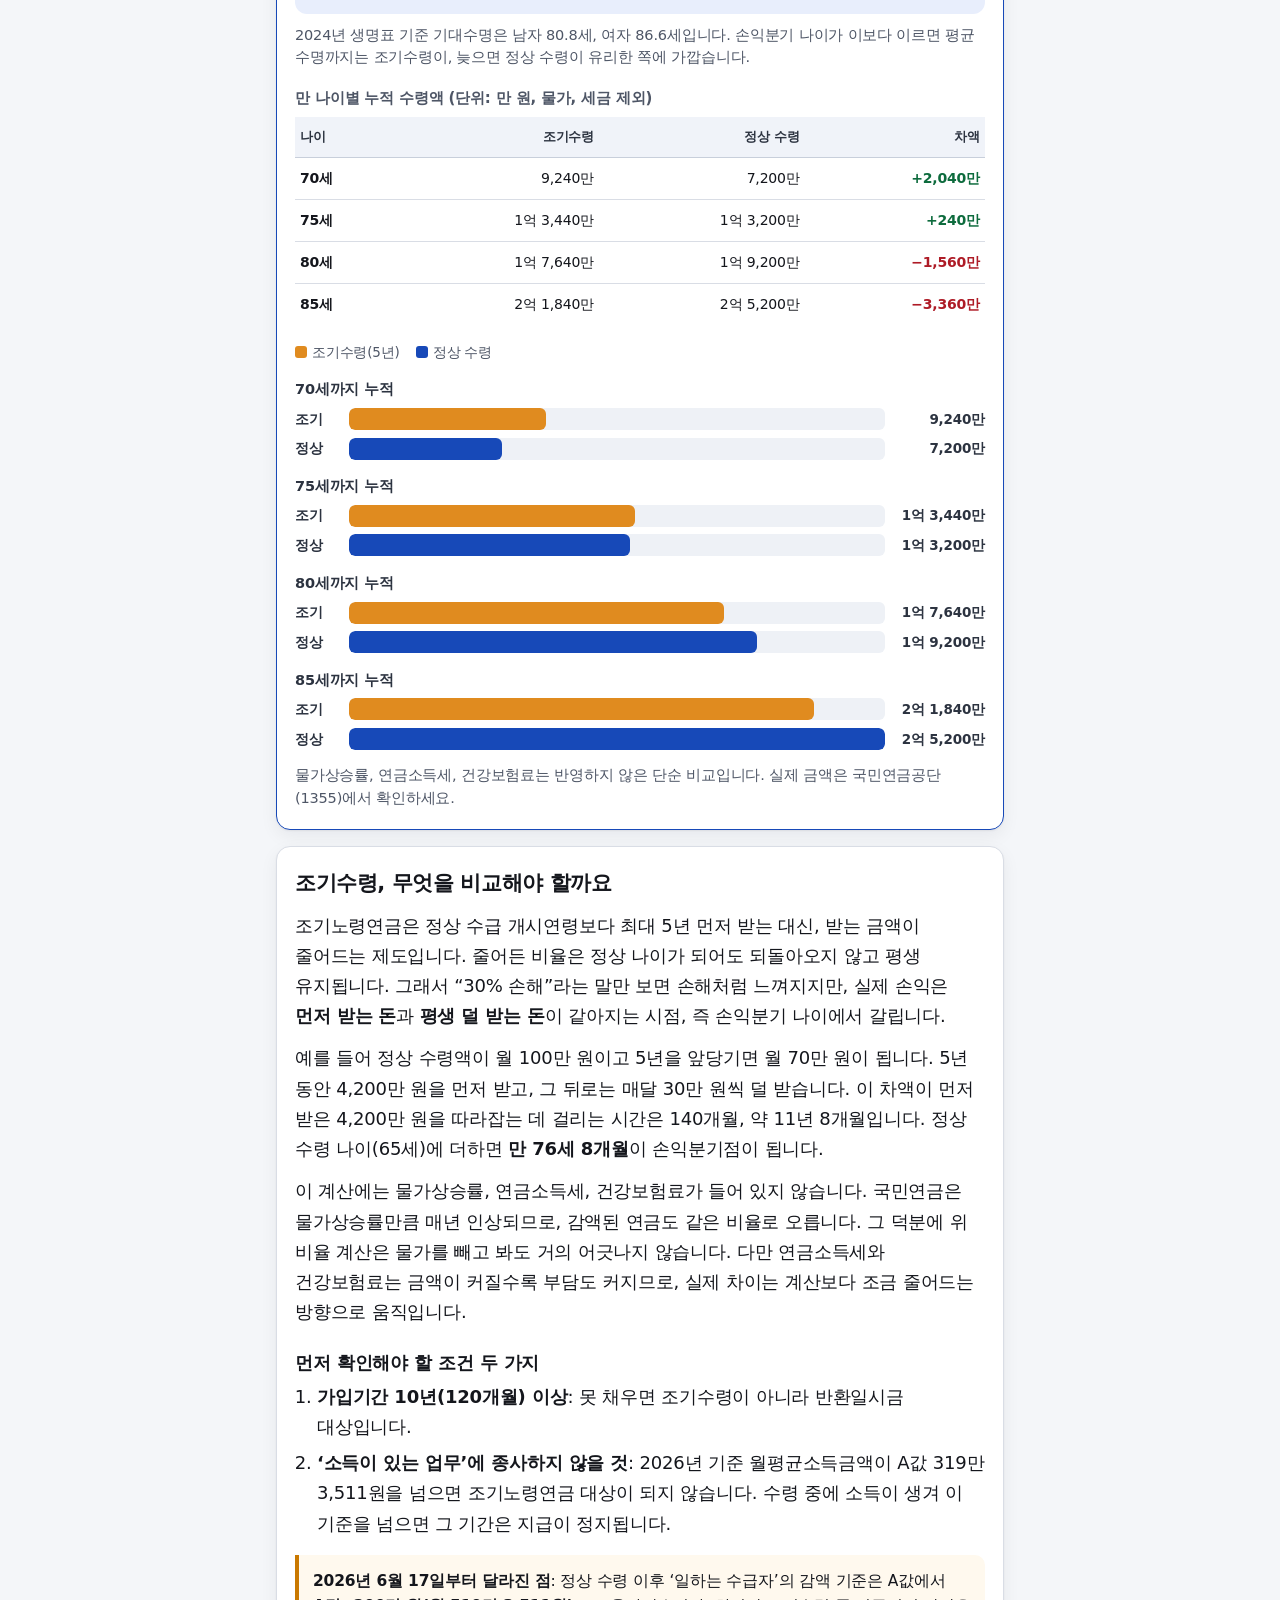
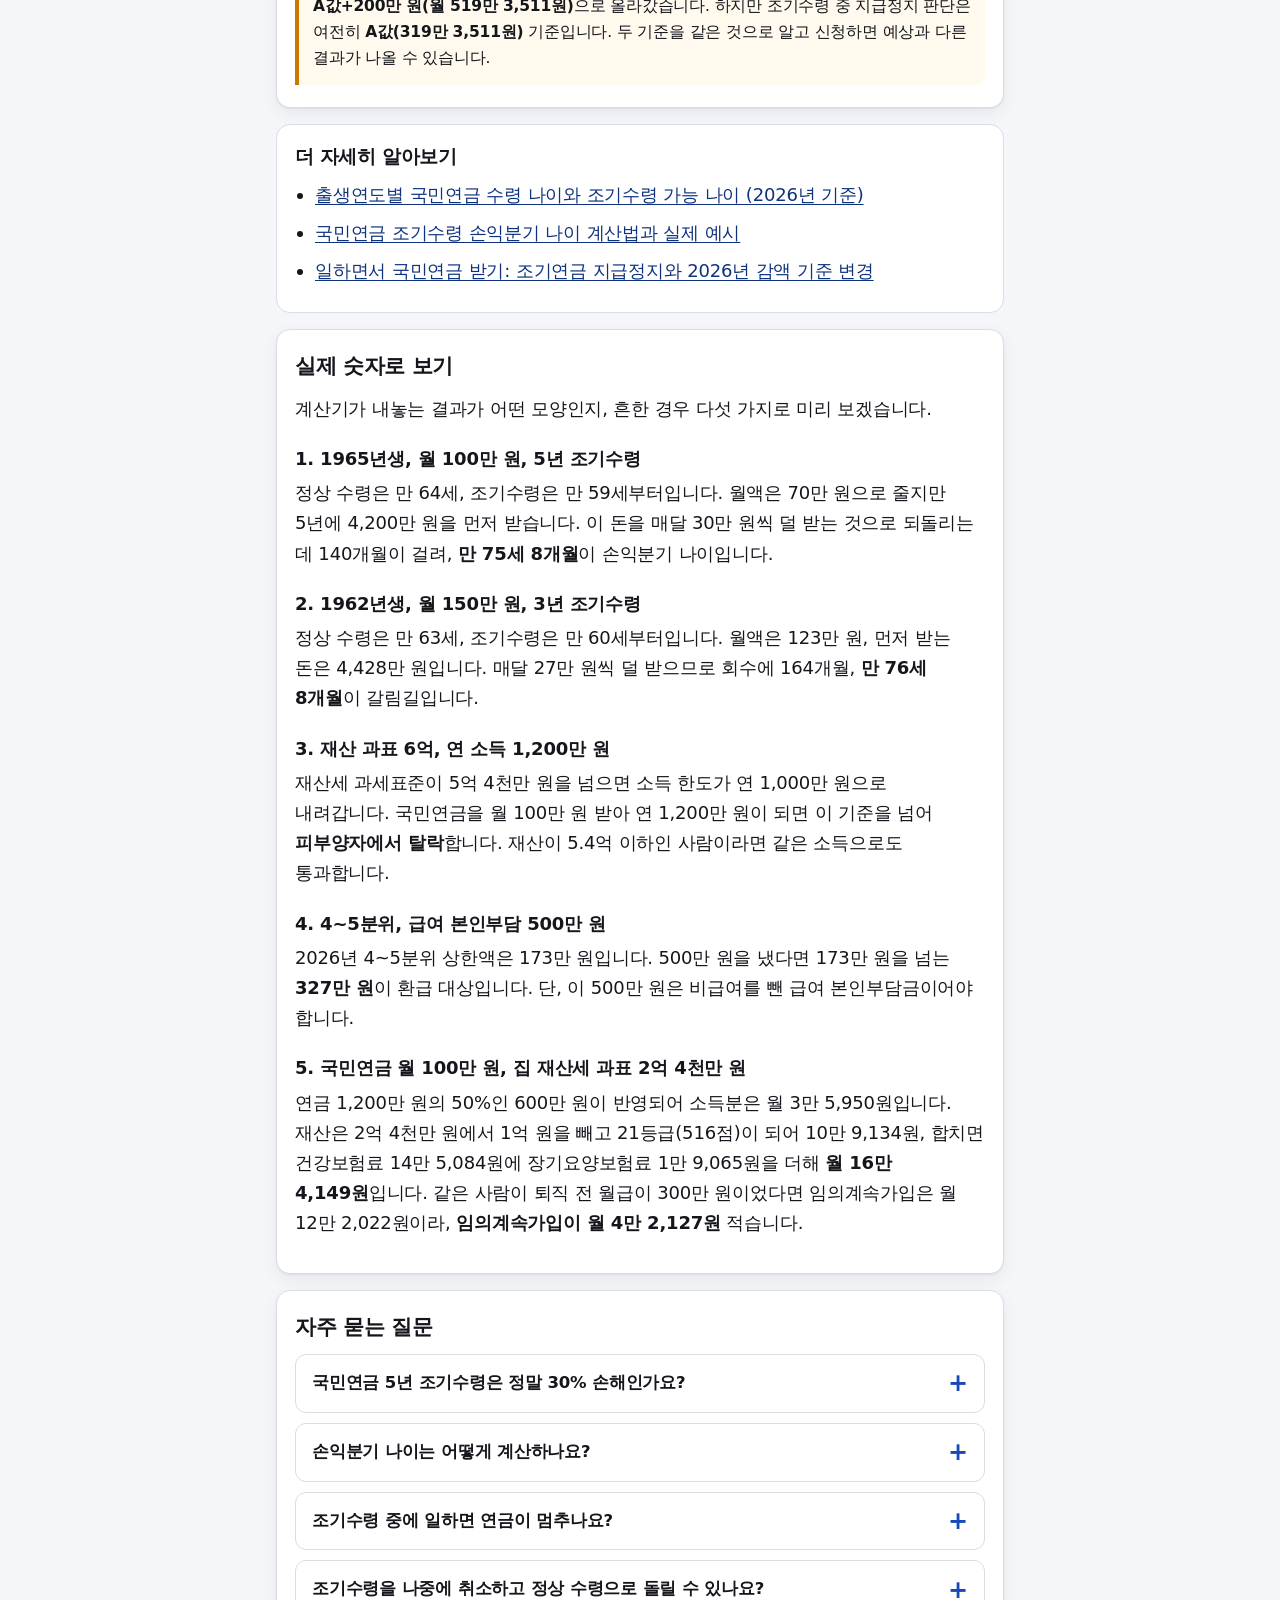
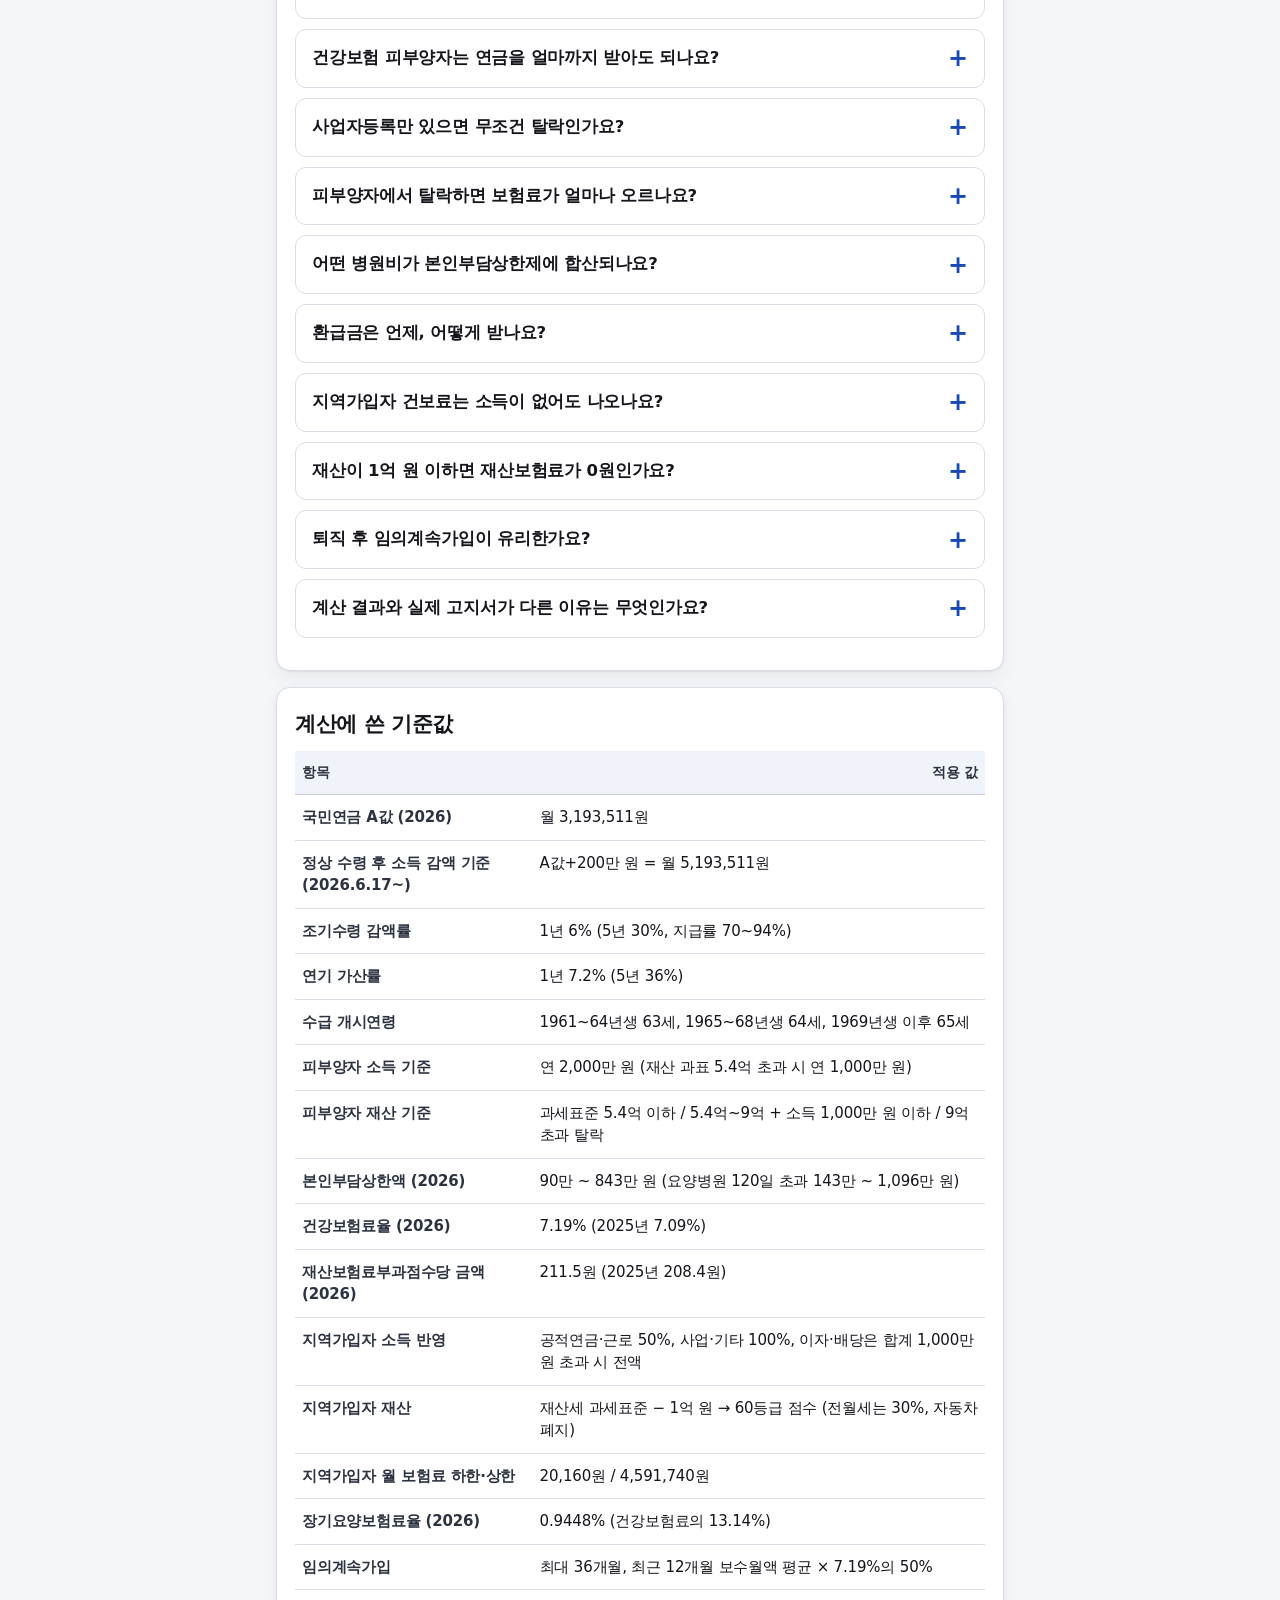
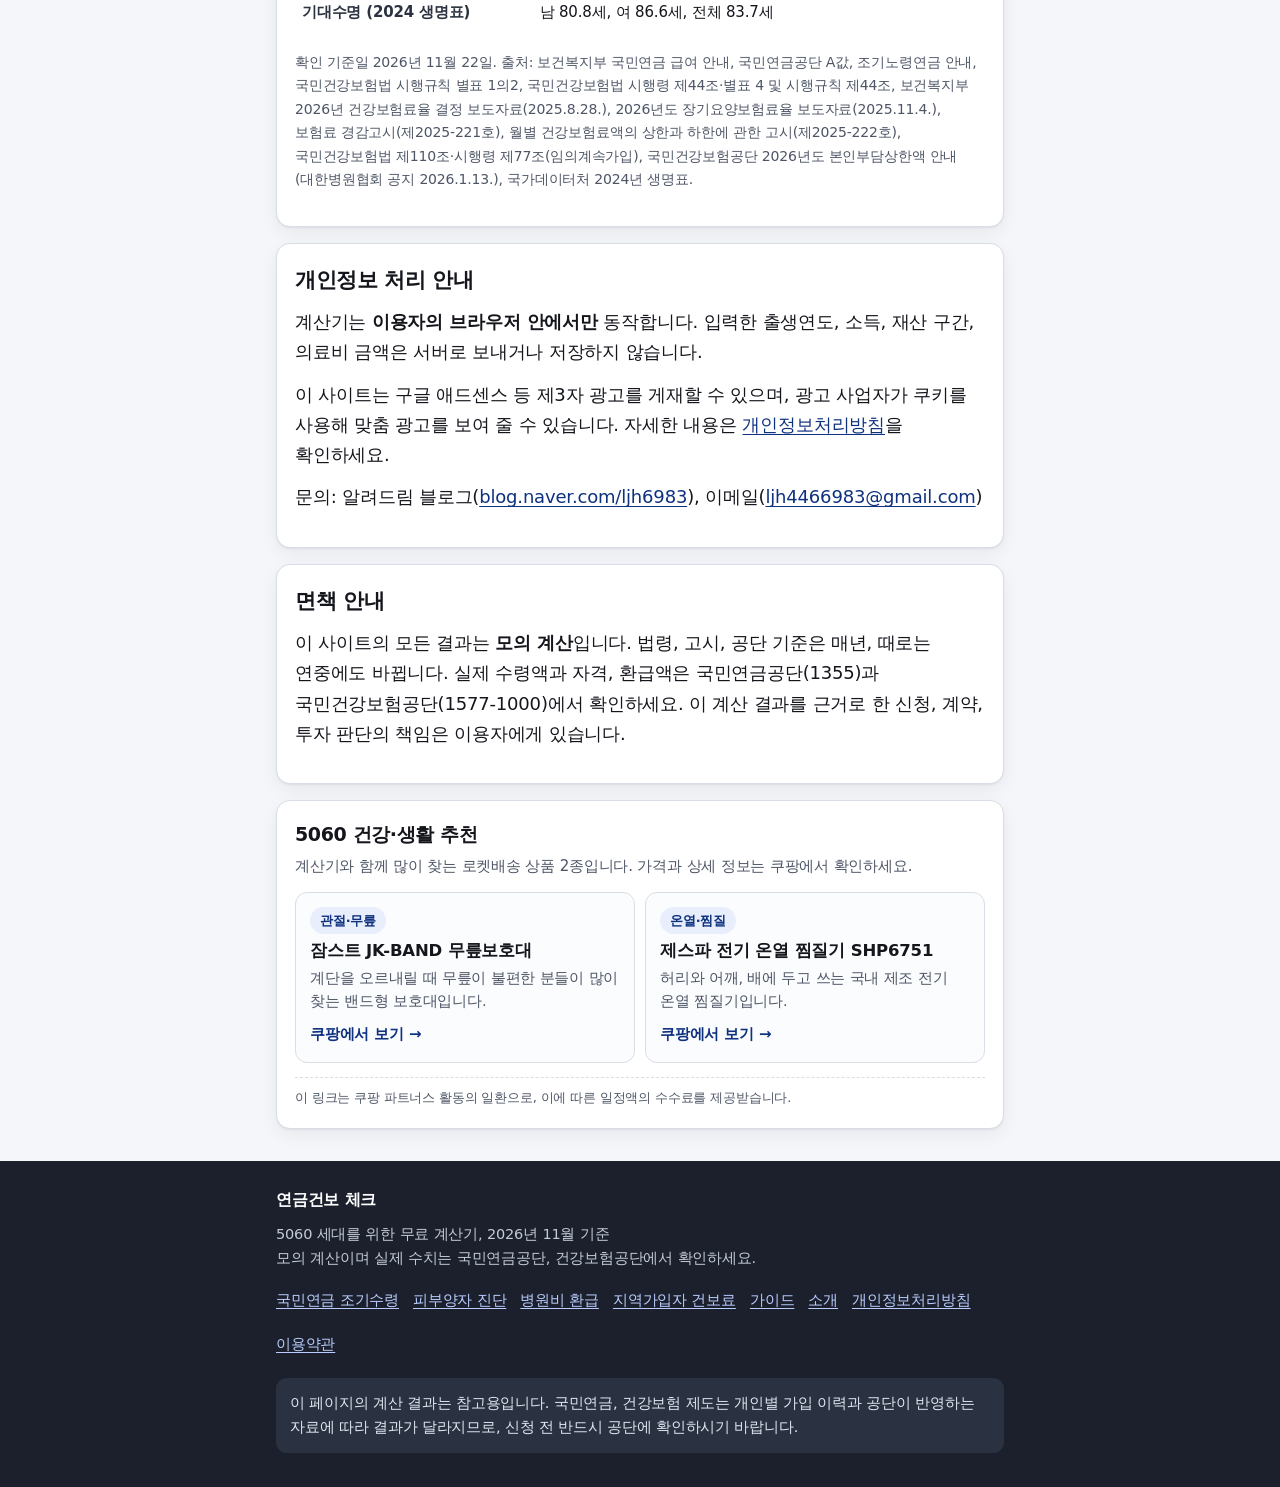
==== commit f4444451: "feat: 5060 쿠팡 파트너스 추천 배너 추가 (무릎보호대·찜질기 2종, 대가성 고지 포함) - 계산기 페이지 하단 및 가이드 10개 페이지 하단에 추천 배너 카드 2개 삽입 " ====
--- a/index.html
+++ b/index.html
@@ -311,6 +311,20 @@
   a.btn{text-align:center;text-decoration:none;line-height:58px}
   .foot nav{display:flex;flex-wrap:wrap;gap:4px 14px;margin:0 0 10px}
   .foot nav a{min-height:40px;display:inline-flex;align-items:center}
+
+  /* ── 쿠팡 파트너스 추천 배너 (5060 건강·생활) ── */
+  .promo{background:var(--card);border:1px solid var(--line);border-radius:var(--radius);padding:20px 18px;margin:0 0 16px;box-shadow:var(--shadow)}
+  .promo h2{font-size:19px;margin:0 0 6px}
+  .promo-lead{margin:0 0 14px;color:var(--muted);font-size:15px;line-height:1.6}
+  .promo-grid{display:grid;grid-template-columns:1fr;gap:10px}
+  .promo-card{display:flex;flex-direction:column;gap:5px;border:1.5px solid var(--line);border-radius:12px;padding:14px;background:#fbfcfe;text-decoration:none;color:var(--ink)}
+  .promo-card:hover,.promo-card:focus-visible{border-color:var(--brand);box-shadow:0 2px 10px rgba(23,73,184,.12)}
+  .promo-tag{align-self:flex-start;background:var(--brand-soft);color:var(--brand-dark);border-radius:999px;padding:3px 10px;font-size:13px;font-weight:800}
+  .promo-name{font-weight:800;font-size:16.5px;line-height:1.4;letter-spacing:-0.01em}
+  .promo-desc{font-size:14.5px;color:var(--muted);line-height:1.55}
+  .promo-cta{margin-top:5px;font-weight:800;font-size:15px;color:var(--brand-dark)}
+  .promo-notice{margin:14px 0 0;font-size:13px;color:var(--muted);line-height:1.55;border-top:1px dashed var(--line);padding-top:10px}
+  @media (min-width:560px){.promo-grid{grid-template-columns:1fr 1fr}}
 </style>
 </head>
 <body>
@@ -790,6 +804,25 @@
       <p>이 사이트의 모든 결과는 <strong>모의 계산</strong>입니다. 법령, 고시, 공단 기준은 매년, 때로는 연중에도 바뀝니다. 실제 수령액과 자격, 환급액은 국민연금공단(1355)과 국민건강보험공단(1577-1000)에서 확인하세요. 이 계산 결과를 근거로 한 신청, 계약, 투자 판단의 책임은 이용자에게 있습니다.</p>
     </div>
 
+    <section class="promo" id="promo-5060" aria-labelledby="promo-5060-title">
+      <h2 id="promo-5060-title">5060 건강·생활 추천</h2>
+      <p class="promo-lead">계산기와 함께 많이 찾는 로켓배송 상품 2종입니다. 가격과 상세 정보는 쿠팡에서 확인하세요.</p>
+      <div class="promo-grid">
+        <a class="promo-card" href="https://link.coupang.com/a/iSPTrgtvEa" target="_blank" rel="sponsored nofollow noopener">
+          <span class="promo-tag">관절·무릎</span>
+          <span class="promo-name">잠스트 JK-BAND 무릎보호대</span>
+          <span class="promo-desc">계단을 오르내릴 때 무릎이 불편한 분들이 많이 찾는 밴드형 보호대입니다.</span>
+          <span class="promo-cta">쿠팡에서 보기 →</span>
+        </a>
+        <a class="promo-card" href="https://link.coupang.com/a/iSPO8i1g6e" target="_blank" rel="sponsored nofollow noopener">
+          <span class="promo-tag">온열·찜질</span>
+          <span class="promo-name">제스파 전기 온열 찜질기 SHP6751</span>
+          <span class="promo-desc">허리와 어깨, 배에 두고 쓰는 국내 제조 전기 온열 찜질기입니다.</span>
+          <span class="promo-cta">쿠팡에서 보기 →</span>
+        </a>
+      </div>
+      <p class="promo-notice">이 링크는 쿠팡 파트너스 활동의 일환으로, 이에 따른 일정액의 수수료를 제공받습니다.</p>
+    </section>
   </div>
 </main>
 
